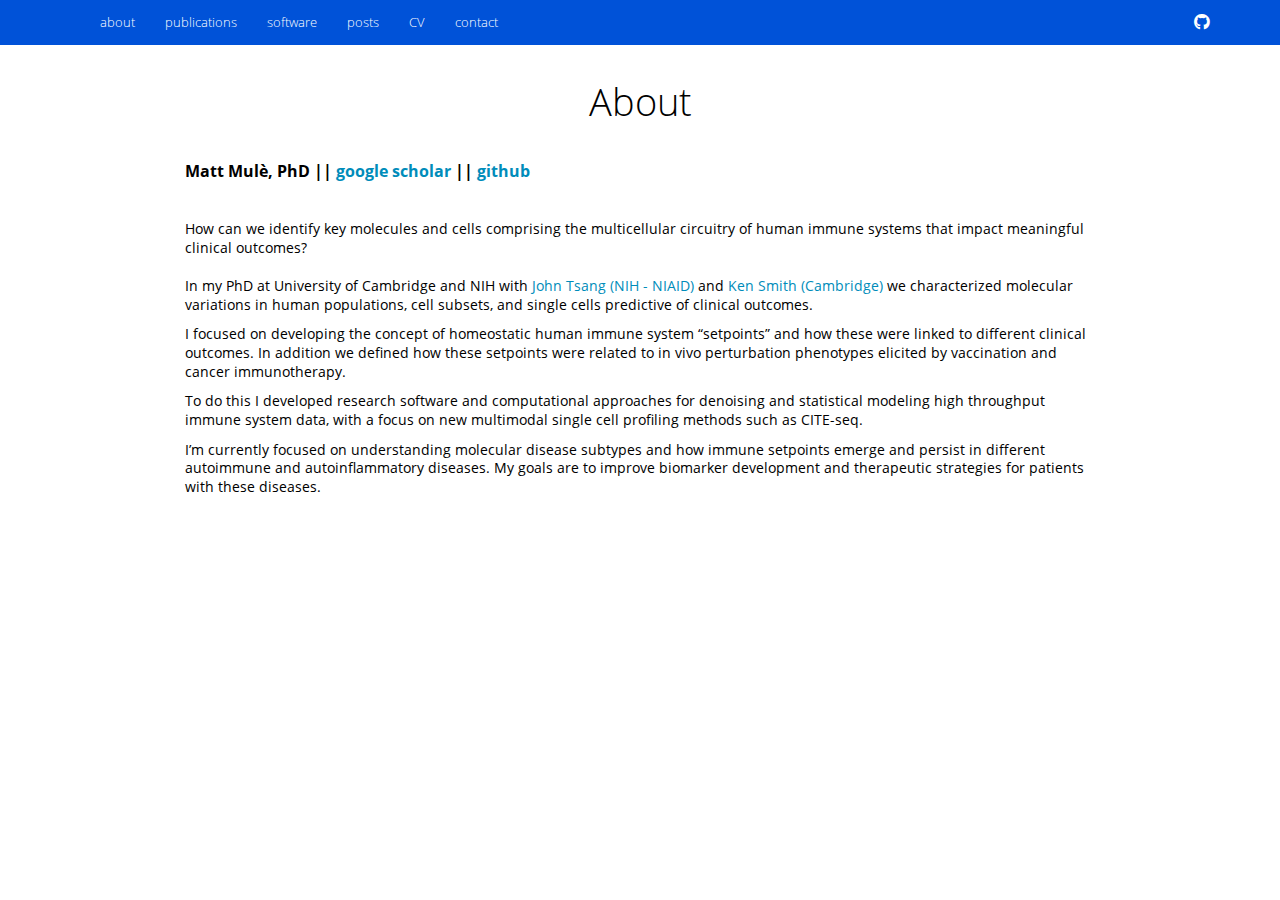
==== docs/index.html @ c9cdeb80 "update site" ====
<!DOCTYPE html>

<html>

<head>

<meta charset="utf-8" />
<meta name="generator" content="pandoc" />
<meta http-equiv="X-UA-Compatible" content="IE=EDGE" />




<title>About</title>

<script src="site_libs/header-attrs-2.21/header-attrs.js"></script>
<script src="site_libs/jquery-3.6.0/jquery-3.6.0.min.js"></script>
<meta name="viewport" content="width=device-width, initial-scale=1" />
<link href="site_libs/bootstrap-3.3.5/css/yeti.min.css" rel="stylesheet" />
<script src="site_libs/bootstrap-3.3.5/js/bootstrap.min.js"></script>
<script src="site_libs/bootstrap-3.3.5/shim/html5shiv.min.js"></script>
<script src="site_libs/bootstrap-3.3.5/shim/respond.min.js"></script>
<style>h1 {font-size: 34px;}
       h1.title {font-size: 38px;}
       h2 {font-size: 30px;}
       h3 {font-size: 24px;}
       h4 {font-size: 18px;}
       h5 {font-size: 16px;}
       h6 {font-size: 12px;}
       code {color: inherit; background-color: rgba(0, 0, 0, 0.04);}
       pre:not([class]) { background-color: white }</style>
<script src="site_libs/navigation-1.1/tabsets.js"></script>
<link href="site_libs/font-awesome-6.4.0/css/all.min.css" rel="stylesheet" />
<link href="site_libs/font-awesome-6.4.0/css/v4-shims.min.css" rel="stylesheet" />

<style type="text/css">
  code{white-space: pre-wrap;}
  span.smallcaps{font-variant: small-caps;}
  span.underline{text-decoration: underline;}
  div.column{display: inline-block; vertical-align: top; width: 50%;}
  div.hanging-indent{margin-left: 1.5em; text-indent: -1.5em;}
  ul.task-list{list-style: none;}
    </style>







<link rel="stylesheet" href="style.css" type="text/css" />



<style type = "text/css">
.main-container {
  max-width: 940px;
  margin-left: auto;
  margin-right: auto;
}
img {
  max-width:100%;
}
.tabbed-pane {
  padding-top: 12px;
}
.html-widget {
  margin-bottom: 20px;
}
button.code-folding-btn:focus {
  outline: none;
}
summary {
  display: list-item;
}
details > summary > p:only-child {
  display: inline;
}
pre code {
  padding: 0;
}
</style>


<style type="text/css">
.dropdown-submenu {
  position: relative;
}
.dropdown-submenu>.dropdown-menu {
  top: 0;
  left: 100%;
  margin-top: -6px;
  margin-left: -1px;
  border-radius: 0 6px 6px 6px;
}
.dropdown-submenu:hover>.dropdown-menu {
  display: block;
}
.dropdown-submenu>a:after {
  display: block;
  content: " ";
  float: right;
  width: 0;
  height: 0;
  border-color: transparent;
  border-style: solid;
  border-width: 5px 0 5px 5px;
  border-left-color: #cccccc;
  margin-top: 5px;
  margin-right: -10px;
}
.dropdown-submenu:hover>a:after {
  border-left-color: #adb5bd;
}
.dropdown-submenu.pull-left {
  float: none;
}
.dropdown-submenu.pull-left>.dropdown-menu {
  left: -100%;
  margin-left: 10px;
  border-radius: 6px 0 6px 6px;
}
</style>

<script type="text/javascript">
// manage active state of menu based on current page
$(document).ready(function () {
  // active menu anchor
  href = window.location.pathname
  href = href.substr(href.lastIndexOf('/') + 1)
  if (href === "")
    href = "index.html";
  var menuAnchor = $('a[href="' + href + '"]');

  // mark the anchor link active (and if it's in a dropdown, also mark that active)
  var dropdown = menuAnchor.closest('li.dropdown');
  if (window.bootstrap) { // Bootstrap 4+
    menuAnchor.addClass('active');
    dropdown.find('> .dropdown-toggle').addClass('active');
  } else { // Bootstrap 3
    menuAnchor.parent().addClass('active');
    dropdown.addClass('active');
  }

  // Navbar adjustments
  var navHeight = $(".navbar").first().height() + 15;
  var style = document.createElement('style');
  var pt = "padding-top: " + navHeight + "px; ";
  var mt = "margin-top: -" + navHeight + "px; ";
  var css = "";
  // offset scroll position for anchor links (for fixed navbar)
  for (var i = 1; i <= 6; i++) {
    css += ".section h" + i + "{ " + pt + mt + "}\n";
  }
  style.innerHTML = "body {" + pt + "padding-bottom: 40px; }\n" + css;
  document.head.appendChild(style);
});
</script>

<!-- tabsets -->

<style type="text/css">
.tabset-dropdown > .nav-tabs {
  display: inline-table;
  max-height: 500px;
  min-height: 44px;
  overflow-y: auto;
  border: 1px solid #ddd;
  border-radius: 4px;
}

.tabset-dropdown > .nav-tabs > li.active:before, .tabset-dropdown > .nav-tabs.nav-tabs-open:before {
  content: "\e259";
  font-family: 'Glyphicons Halflings';
  display: inline-block;
  padding: 10px;
  border-right: 1px solid #ddd;
}

.tabset-dropdown > .nav-tabs.nav-tabs-open > li.active:before {
  content: "\e258";
  font-family: 'Glyphicons Halflings';
  border: none;
}

.tabset-dropdown > .nav-tabs > li.active {
  display: block;
}

.tabset-dropdown > .nav-tabs > li > a,
.tabset-dropdown > .nav-tabs > li > a:focus,
.tabset-dropdown > .nav-tabs > li > a:hover {
  border: none;
  display: inline-block;
  border-radius: 4px;
  background-color: transparent;
}

.tabset-dropdown > .nav-tabs.nav-tabs-open > li {
  display: block;
  float: none;
}

.tabset-dropdown > .nav-tabs > li {
  display: none;
}
</style>

<!-- code folding -->




</head>

<body>


<div class="container-fluid main-container">




<div class="navbar navbar-inverse  navbar-fixed-top" role="navigation">
  <div class="container">
    <div class="navbar-header">
      <button type="button" class="navbar-toggle collapsed" data-toggle="collapse" data-bs-toggle="collapse" data-target="#navbar" data-bs-target="#navbar">
        <span class="icon-bar"></span>
        <span class="icon-bar"></span>
        <span class="icon-bar"></span>
      </button>
      <a class="navbar-brand" href="index.html"> </a>
    </div>
    <div id="navbar" class="navbar-collapse collapse">
      <ul class="nav navbar-nav">
        <li>
  <a href="./index.html">about</a>
</li>
<li>
  <a href="./research.html">publications</a>
</li>
<li>
  <a href="./dsb.ref.html">software</a>
</li>
<li>
  <a href="./posts.html">posts</a>
</li>
<li>
  <a href="./MPM_CV.pdf">CV</a>
</li>
<li>
  <a href="./contact.me.html">contact</a>
</li>
      </ul>
      <ul class="nav navbar-nav navbar-right">
        <li>
  <a href="https://github.com/MattPM">
    <span class="fa fa-github fa-lg"></span>
     
  </a>
</li>
      </ul>
    </div><!--/.nav-collapse -->
  </div><!--/.container -->
</div><!--/.navbar -->

<div id="header">



<h1 class="title toc-ignore">About</h1>

</div>


<p><br></p>
<div id="matt-mulè-phd-google-scholar-github" class="section level5">
<h5><strong> Matt Mulè, PhD || <a
href="https://scholar.google.com/citations?user=eDbDGyIAAAAJ&amp;hl=en">google
scholar</a> || <a href="https://github.com/MattPM">github</a>
</strong></h5>
<p><br></p>
<p>How can we identify key molecules and cells comprising the
multicellular circuitry of human immune systems that impact meaningful
clinical outcomes?<br />
<br> In my PhD at University of Cambridge and NIH with <a
href="https://medicine.yale.edu/profile/john-tsang/?tab=bio">John Tsang
(NIH - NIAID)</a> and <a
href="https://www.wehi.edu.au/researcher/ken-smith/">Ken Smith
(Cambridge)</a> we characterized molecular variations in human
populations, cell subsets, and single cells predictive of clinical
outcomes. <br></p>
<p>I focused on developing the concept of homeostatic human immune
system “setpoints” and how these were linked to different clinical
outcomes. In addition we defined how these setpoints were related to in
vivo perturbation phenotypes elicited by vaccination and cancer
immunotherapy. <br></p>
<p>To do this I developed research software and computational approaches
for denoising and statistical modeling high throughput immune system
data, with a focus on new multimodal single cell profiling methods such
as CITE-seq. <br></p>
<p>I’m currently focused on understanding molecular disease subtypes and
how immune setpoints emerge and persist in different autoimmune and
autoinflammatory diseases. My goals are to improve biomarker development
and therapeutic strategies for patients with these diseases.</p>
</div>




</div>

<script>

// add bootstrap table styles to pandoc tables
function bootstrapStylePandocTables() {
  $('tr.odd').parent('tbody').parent('table').addClass('table table-condensed');
}
$(document).ready(function () {
  bootstrapStylePandocTables();
});


</script>

<!-- tabsets -->

<script>
$(document).ready(function () {
  window.buildTabsets("TOC");
});

$(document).ready(function () {
  $('.tabset-dropdown > .nav-tabs > li').click(function () {
    $(this).parent().toggleClass('nav-tabs-open');
  });
});
</script>

<!-- code folding -->


<!-- dynamically load mathjax for compatibility with self-contained -->
<script>
  (function () {
    var script = document.createElement("script");
    script.type = "text/javascript";
    script.src  = "https://mathjax.rstudio.com/latest/MathJax.js?config=TeX-AMS-MML_HTMLorMML";
    document.getElementsByTagName("head")[0].appendChild(script);
  })();
</script>

</body>
</html>
---- docs/site_libs/bootstrap-3.3.5/css/yeti.min.css ----
@font-face {
  font-family: 'Open Sans';
  font-style: normal;
  font-weight: 300;
  src: url(fonts/OpenSansLight.ttf) format('truetype');
}
@font-face {
  font-family: 'Open Sans';
  font-style: normal;
  font-weight: 400;
  src: url(fonts/OpenSans.ttf) format('truetype');
}
@font-face {
  font-family: 'Open Sans';
  font-style: normal;
  font-weight: 700;
  src: url(fonts/OpenSansBold.ttf) format('truetype');
}
@font-face {
  font-family: 'Open Sans';
  font-style: italic;
  font-weight: 300;
  src: url(fonts/OpenSansLightItalic.ttf) format('truetype');
}
@font-face {
  font-family: 'Open Sans';
  font-style: italic;
  font-weight: 400;
  src: url(fonts/OpenSansItalic.ttf) format('truetype');
}
@font-face {
  font-family: 'Open Sans';
  font-style: italic;
  font-weight: 700;
  src: url(fonts/OpenSansBoldItalic.ttf) format('truetype');
}


/*!
 * bootswatch v3.3.6
 * Homepage: http://bootswatch.com
 * Copyright 2012-2015 Thomas Park
 * Licensed under MIT
 * Based on Bootstrap
*//*!
 * Bootstrap v3.3.6 (http://getbootstrap.com)
 * Copyright 2011-2015 Twitter, Inc.
 * Licensed under MIT (https://github.com/twbs/bootstrap/blob/master/LICENSE)
 *//*! normalize.css v3.0.3 | MIT License | github.com/necolas/normalize.css */html{font-family:sans-serif;-ms-text-size-adjust:100%;-webkit-text-size-adjust:100%}body{margin:0}article,aside,details,figcaption,figure,footer,header,hgroup,main,menu,nav,section,summary{display:block}audio,canvas,progress,video{display:inline-block;vertical-align:baseline}audio:not([controls]){display:none;height:0}[hidden],template{display:none}a{background-color:transparent}a:active,a:hover{outline:0}abbr[title]{border-bottom:1px dotted}b,strong{font-weight:bold}dfn{font-style:italic}h1{font-size:2em;margin:0.67em 0}mark{background:#ff0;color:#000}small{font-size:80%}sub,sup{font-size:75%;line-height:0;position:relative;vertical-align:baseline}sup{top:-0.5em}sub{bottom:-0.25em}img{border:0}svg:not(:root){overflow:hidden}figure{margin:1em 40px}hr{-webkit-box-sizing:content-box;-moz-box-sizing:content-box;box-sizing:content-box;height:0}pre{overflow:auto}code,kbd,pre,samp{font-family:monospace, monospace;font-size:1em}button,input,optgroup,select,textarea{color:inherit;font:inherit;margin:0}button{overflow:visible}button,select{text-transform:none}button,html input[type="button"],input[type="reset"],input[type="submit"]{-webkit-appearance:button;cursor:pointer}button[disabled],html input[disabled]{cursor:default}button::-moz-focus-inner,input::-moz-focus-inner{border:0;padding:0}input{line-height:normal}input[type="checkbox"],input[type="radio"]{-webkit-box-sizing:border-box;-moz-box-sizing:border-box;box-sizing:border-box;padding:0}input[type="number"]::-webkit-inner-spin-button,input[type="number"]::-webkit-outer-spin-button{height:auto}input[type="search"]{-webkit-appearance:textfield;-webkit-box-sizing:content-box;-moz-box-sizing:content-box;box-sizing:content-box}input[type="search"]::-webkit-search-cancel-button,input[type="search"]::-webkit-search-decoration{-webkit-appearance:none}fieldset{border:1px solid #c0c0c0;margin:0 2px;padding:0.35em 0.625em 0.75em}legend{border:0;padding:0}textarea{overflow:auto}optgroup{font-weight:bold}table{border-collapse:collapse;border-spacing:0}td,th{padding:0}/*! Source: https://github.com/h5bp/html5-boilerplate/blob/master/src/css/main.css */@media print{*,*:before,*:after{background:transparent !important;color:#000 !important;-webkit-box-shadow:none !important;box-shadow:none !important;text-shadow:none !important}a,a:visited{text-decoration:underline}a[href]:after{content:" (" attr(href) ")"}abbr[title]:after{content:" (" attr(title) ")"}a[href^="#"]:after,a[href^="javascript:"]:after{content:""}pre,blockquote{border:1px solid #999;page-break-inside:avoid}thead{display:table-header-group}tr,img{page-break-inside:avoid}img{max-width:100% !important}p,h2,h3{orphans:3;widows:3}h2,h3{page-break-after:avoid}.navbar{display:none}.btn>.caret,.dropup>.btn>.caret{border-top-color:#000 !important}.label{border:1px solid #000}.table{border-collapse:collapse !important}.table td,.table th{background-color:#fff !important}.table-bordered th,.table-bordered td{border:1px solid #ddd !important}}@font-face{font-family:'Glyphicons Halflings';src:url('../fonts/glyphicons-halflings-regular.eot');src:url('../fonts/glyphicons-halflings-regular.eot?#iefix') format('embedded-opentype'),url('../fonts/glyphicons-halflings-regular.woff') format('woff'),url('../fonts/glyphicons-halflings-regular.ttf') format('truetype'),url('../fonts/glyphicons-halflings-regular.svg#glyphicons_halflingsregular') format('svg')}.glyphicon{position:relative;top:1px;display:inline-block;font-family:'Glyphicons Halflings';font-style:normal;font-weight:normal;line-height:1;-webkit-font-smoothing:antialiased;-moz-osx-font-smoothing:grayscale}.glyphicon-asterisk:before{content:"\002a"}.glyphicon-plus:before{content:"\002b"}.glyphicon-euro:before,.glyphicon-eur:before{content:"\20ac"}.glyphicon-minus:before{content:"\2212"}.glyphicon-cloud:before{content:"\2601"}.glyphicon-envelope:before{content:"\2709"}.glyphicon-pencil:before{content:"\270f"}.glyphicon-glass:before{content:"\e001"}.glyphicon-music:before{content:"\e002"}.glyphicon-search:before{content:"\e003"}.glyphicon-heart:before{content:"\e005"}.glyphicon-star:before{content:"\e006"}.glyphicon-star-empty:before{content:"\e007"}.glyphicon-user:before{content:"\e008"}.glyphicon-film:before{content:"\e009"}.glyphicon-th-large:before{content:"\e010"}.glyphicon-th:before{content:"\e011"}.glyphicon-th-list:before{content:"\e012"}.glyphicon-ok:before{content:"\e013"}.glyphicon-remove:before{content:"\e014"}.glyphicon-zoom-in:before{content:"\e015"}.glyphicon-zoom-out:before{content:"\e016"}.glyphicon-off:before{content:"\e017"}.glyphicon-signal:before{content:"\e018"}.glyphicon-cog:before{content:"\e019"}.glyphicon-trash:before{content:"\e020"}.glyphicon-home:before{content:"\e021"}.glyphicon-file:before{content:"\e022"}.glyphicon-time:before{content:"\e023"}.glyphicon-road:before{content:"\e024"}.glyphicon-download-alt:before{content:"\e025"}.glyphicon-download:before{content:"\e026"}.glyphicon-upload:before{content:"\e027"}.glyphicon-inbox:before{content:"\e028"}.glyphicon-play-circle:before{content:"\e029"}.glyphicon-repeat:before{content:"\e030"}.glyphicon-refresh:before{content:"\e031"}.glyphicon-list-alt:before{content:"\e032"}.glyphicon-lock:before{content:"\e033"}.glyphicon-flag:before{content:"\e034"}.glyphicon-headphones:before{content:"\e035"}.glyphicon-volume-off:before{content:"\e036"}.glyphicon-volume-down:before{content:"\e037"}.glyphicon-volume-up:before{content:"\e038"}.glyphicon-qrcode:before{content:"\e039"}.glyphicon-barcode:before{content:"\e040"}.glyphicon-tag:before{content:"\e041"}.glyphicon-tags:before{content:"\e042"}.glyphicon-book:before{content:"\e043"}.glyphicon-bookmark:before{content:"\e044"}.glyphicon-print:before{content:"\e045"}.glyphicon-camera:before{content:"\e046"}.glyphicon-font:before{content:"\e047"}.glyphicon-bold:before{content:"\e048"}.glyphicon-italic:before{content:"\e049"}.glyphicon-text-height:before{content:"\e050"}.glyphicon-text-width:before{content:"\e051"}.glyphicon-align-left:before{content:"\e052"}.glyphicon-align-center:before{content:"\e053"}.glyphicon-align-right:before{content:"\e054"}.glyphicon-align-justify:before{content:"\e055"}.glyphicon-list:before{content:"\e056"}.glyphicon-indent-left:before{content:"\e057"}.glyphicon-indent-right:before{content:"\e058"}.glyphicon-facetime-video:before{content:"\e059"}.glyphicon-picture:before{content:"\e060"}.glyphicon-map-marker:before{content:"\e062"}.glyphicon-adjust:before{content:"\e063"}.glyphicon-tint:before{content:"\e064"}.glyphicon-edit:before{content:"\e065"}.glyphicon-share:before{content:"\e066"}.glyphicon-check:before{content:"\e067"}.glyphicon-move:before{content:"\e068"}.glyphicon-step-backward:before{content:"\e069"}.glyphicon-fast-backward:before{content:"\e070"}.glyphicon-backward:before{content:"\e071"}.glyphicon-play:before{content:"\e072"}.glyphicon-pause:before{content:"\e073"}.glyphicon-stop:before{content:"\e074"}.glyphicon-forward:before{content:"\e075"}.glyphicon-fast-forward:before{content:"\e076"}.glyphicon-step-forward:before{content:"\e077"}.glyphicon-eject:before{content:"\e078"}.glyphicon-chevron-left:before{content:"\e079"}.glyphicon-chevron-right:before{content:"\e080"}.glyphicon-plus-sign:before{content:"\e081"}.glyphicon-minus-sign:before{content:"\e082"}.glyphicon-remove-sign:before{content:"\e083"}.glyphicon-ok-sign:before{content:"\e084"}.glyphicon-question-sign:before{content:"\e085"}.glyphicon-info-sign:before{content:"\e086"}.glyphicon-screenshot:before{content:"\e087"}.glyphicon-remove-circle:before{content:"\e088"}.glyphicon-ok-circle:before{content:"\e089"}.glyphicon-ban-circle:before{content:"\e090"}.glyphicon-arrow-left:before{content:"\e091"}.glyphicon-arrow-right:before{content:"\e092"}.glyphicon-arrow-up:before{content:"\e093"}.glyphicon-arrow-down:before{content:"\e094"}.glyphicon-share-alt:before{content:"\e095"}.glyphicon-resize-full:before{content:"\e096"}.glyphicon-resize-small:before{content:"\e097"}.glyphicon-exclamation-sign:before{content:"\e101"}.glyphicon-gift:before{content:"\e102"}.glyphicon-leaf:before{content:"\e103"}.glyphicon-fire:before{content:"\e104"}.glyphicon-eye-open:before{content:"\e105"}.glyphicon-eye-close:before{content:"\e106"}.glyphicon-warning-sign:before{content:"\e107"}.glyphicon-plane:before{content:"\e108"}.glyphicon-calendar:before{content:"\e109"}.glyphicon-random:before{content:"\e110"}.glyphicon-comment:before{content:"\e111"}.glyphicon-magnet:before{content:"\e112"}.glyphicon-chevron-up:before{content:"\e113"}.glyphicon-chevron-down:before{content:"\e114"}.glyphicon-retweet:before{content:"\e115"}.glyphicon-shopping-cart:before{content:"\e116"}.glyphicon-folder-close:before{content:"\e117"}.glyphicon-folder-open:before{content:"\e118"}.glyphicon-resize-vertical:before{content:"\e119"}.glyphicon-resize-horizontal:before{content:"\e120"}.glyphicon-hdd:before{content:"\e121"}.glyphicon-bullhorn:before{content:"\e122"}.glyphicon-bell:before{content:"\e123"}.glyphicon-certificate:before{content:"\e124"}.glyphicon-thumbs-up:before{content:"\e125"}.glyphicon-thumbs-down:before{content:"\e126"}.glyphicon-hand-right:before{content:"\e127"}.glyphicon-hand-left:before{content:"\e128"}.glyphicon-hand-up:before{content:"\e129"}.glyphicon-hand-down:before{content:"\e130"}.glyphicon-circle-arrow-right:before{content:"\e131"}.glyphicon-circle-arrow-left:before{content:"\e132"}.glyphicon-circle-arrow-up:before{content:"\e133"}.glyphicon-circle-arrow-down:before{content:"\e134"}.glyphicon-globe:before{content:"\e135"}.glyphicon-wrench:before{content:"\e136"}.glyphicon-tasks:before{content:"\e137"}.glyphicon-filter:before{content:"\e138"}.glyphicon-briefcase:before{content:"\e139"}.glyphicon-fullscreen:before{content:"\e140"}.glyphicon-dashboard:before{content:"\e141"}.glyphicon-paperclip:before{content:"\e142"}.glyphicon-heart-empty:before{content:"\e143"}.glyphicon-link:before{content:"\e144"}.glyphicon-phone:before{content:"\e145"}.glyphicon-pushpin:before{content:"\e146"}.glyphicon-usd:before{content:"\e148"}.glyphicon-gbp:before{content:"\e149"}.glyphicon-sort:before{content:"\e150"}.glyphicon-sort-by-alphabet:before{content:"\e151"}.glyphicon-sort-by-alphabet-alt:before{content:"\e152"}.glyphicon-sort-by-order:before{content:"\e153"}.glyphicon-sort-by-order-alt:before{content:"\e154"}.glyphicon-sort-by-attributes:before{content:"\e155"}.glyphicon-sort-by-attributes-alt:before{content:"\e156"}.glyphicon-unchecked:before{content:"\e157"}.glyphicon-expand:before{content:"\e158"}.glyphicon-collapse-down:before{content:"\e159"}.glyphicon-collapse-up:before{content:"\e160"}.glyphicon-log-in:before{content:"\e161"}.glyphicon-flash:before{content:"\e162"}.glyphicon-log-out:before{content:"\e163"}.glyphicon-new-window:before{content:"\e164"}.glyphicon-record:before{content:"\e165"}.glyphicon-save:before{content:"\e166"}.glyphicon-open:before{content:"\e167"}.glyphicon-saved:before{content:"\e168"}.glyphicon-import:before{content:"\e169"}.glyphicon-export:before{content:"\e170"}.glyphicon-send:before{content:"\e171"}.glyphicon-floppy-disk:before{content:"\e172"}.glyphicon-floppy-saved:before{content:"\e173"}.glyphicon-floppy-remove:before{content:"\e174"}.glyphicon-floppy-save:before{content:"\e175"}.glyphicon-floppy-open:before{content:"\e176"}.glyphicon-credit-card:before{content:"\e177"}.glyphicon-transfer:before{content:"\e178"}.glyphicon-cutlery:before{content:"\e179"}.glyphicon-header:before{content:"\e180"}.glyphicon-compressed:before{content:"\e181"}.glyphicon-earphone:before{content:"\e182"}.glyphicon-phone-alt:before{content:"\e183"}.glyphicon-tower:before{content:"\e184"}.glyphicon-stats:before{content:"\e185"}.glyphicon-sd-video:before{content:"\e186"}.glyphicon-hd-video:before{content:"\e187"}.glyphicon-subtitles:before{content:"\e188"}.glyphicon-sound-stereo:before{content:"\e189"}.glyphicon-sound-dolby:before{content:"\e190"}.glyphicon-sound-5-1:before{content:"\e191"}.glyphicon-sound-6-1:before{content:"\e192"}.glyphicon-sound-7-1:before{content:"\e193"}.glyphicon-copyright-mark:before{content:"\e194"}.glyphicon-registration-mark:before{content:"\e195"}.glyphicon-cloud-download:before{content:"\e197"}.glyphicon-cloud-upload:before{content:"\e198"}.glyphicon-tree-conifer:before{content:"\e199"}.glyphicon-tree-deciduous:before{content:"\e200"}.glyphicon-cd:before{content:"\e201"}.glyphicon-save-file:before{content:"\e202"}.glyphicon-open-file:before{content:"\e203"}.glyphicon-level-up:before{content:"\e204"}.glyphicon-copy:before{content:"\e205"}.glyphicon-paste:before{content:"\e206"}.glyphicon-alert:before{content:"\e209"}.glyphicon-equalizer:before{content:"\e210"}.glyphicon-king:before{content:"\e211"}.glyphicon-queen:before{content:"\e212"}.glyphicon-pawn:before{content:"\e213"}.glyphicon-bishop:before{content:"\e214"}.glyphicon-knight:before{content:"\e215"}.glyphicon-baby-formula:before{content:"\e216"}.glyphicon-tent:before{content:"\26fa"}.glyphicon-blackboard:before{content:"\e218"}.glyphicon-bed:before{content:"\e219"}.glyphicon-apple:before{content:"\f8ff"}.glyphicon-erase:before{content:"\e221"}.glyphicon-hourglass:before{content:"\231b"}.glyphicon-lamp:before{content:"\e223"}.glyphicon-duplicate:before{content:"\e224"}.glyphicon-piggy-bank:before{content:"\e225"}.glyphicon-scissors:before{content:"\e226"}.glyphicon-bitcoin:before{content:"\e227"}.glyphicon-btc:before{content:"\e227"}.glyphicon-xbt:before{content:"\e227"}.glyphicon-yen:before{content:"\00a5"}.glyphicon-jpy:before{content:"\00a5"}.glyphicon-ruble:before{content:"\20bd"}.glyphicon-rub:before{content:"\20bd"}.glyphicon-scale:before{content:"\e230"}.glyphicon-ice-lolly:before{content:"\e231"}.glyphicon-ice-lolly-tasted:before{content:"\e232"}.glyphicon-education:before{content:"\e233"}.glyphicon-option-horizontal:before{content:"\e234"}.glyphicon-option-vertical:before{content:"\e235"}.glyphicon-menu-hamburger:before{content:"\e236"}.glyphicon-modal-window:before{content:"\e237"}.glyphicon-oil:before{content:"\e238"}.glyphicon-grain:before{content:"\e239"}.glyphicon-sunglasses:before{content:"\e240"}.glyphicon-text-size:before{content:"\e241"}.glyphicon-text-color:before{content:"\e242"}.glyphicon-text-background:before{content:"\e243"}.glyphicon-object-align-top:before{content:"\e244"}.glyphicon-object-align-bottom:before{content:"\e245"}.glyphicon-object-align-horizontal:before{content:"\e246"}.glyphicon-object-align-left:before{content:"\e247"}.glyphicon-object-align-vertical:before{content:"\e248"}.glyphicon-object-align-right:before{content:"\e249"}.glyphicon-triangle-right:before{content:"\e250"}.glyphicon-triangle-left:before{content:"\e251"}.glyphicon-triangle-bottom:before{content:"\e252"}.glyphicon-triangle-top:before{content:"\e253"}.glyphicon-console:before{content:"\e254"}.glyphicon-superscript:before{content:"\e255"}.glyphicon-subscript:before{content:"\e256"}.glyphicon-menu-left:before{content:"\e257"}.glyphicon-menu-right:before{content:"\e258"}.glyphicon-menu-down:before{content:"\e259"}.glyphicon-menu-up:before{content:"\e260"}*{-webkit-box-sizing:border-box;-moz-box-sizing:border-box;box-sizing:border-box}*:before,*:after{-webkit-box-sizing:border-box;-moz-box-sizing:border-box;box-sizing:border-box}html{font-size:10px;-webkit-tap-highlight-color:rgba(0,0,0,0)}body{font-family:"Open Sans","Helvetica Neue",Helvetica,Arial,sans-serif;font-size:15px;line-height:1.4;color:#222222;background-color:#ffffff}input,button,select,textarea{font-family:inherit;font-size:inherit;line-height:inherit}a{color:#008cba;text-decoration:none}a:hover,a:focus{color:#008cba;text-decoration:underline}a:focus{outline:thin dotted;outline:5px auto -webkit-focus-ring-color;outline-offset:-2px}figure{margin:0}img{vertical-align:middle}.img-responsive,.thumbnail>img,.thumbnail a>img,.carousel-inner>.item>img,.carousel-inner>.item>a>img{display:block;max-width:100%;height:auto}.img-rounded{border-radius:0}.img-thumbnail{padding:4px;line-height:1.4;background-color:#ffffff;border:1px solid #dddddd;border-radius:0;-webkit-transition:all .2s ease-in-out;-o-transition:all .2s ease-in-out;transition:all .2s ease-in-out;display:inline-block;max-width:100%;height:auto}.img-circle{border-radius:50%}hr{margin-top:21px;margin-bottom:21px;border:0;border-top:1px solid #dddddd}.sr-only{position:absolute;width:1px;height:1px;margin:-1px;padding:0;overflow:hidden;clip:rect(0, 0, 0, 0);border:0}.sr-only-focusable:active,.sr-only-focusable:focus{position:static;width:auto;height:auto;margin:0;overflow:visible;clip:auto}[role="button"]{cursor:pointer}h1,h2,h3,h4,h5,h6,.h1,.h2,.h3,.h4,.h5,.h6{font-family:"Open Sans","Helvetica Neue",Helvetica,Arial,sans-serif;font-weight:300;line-height:1.1;color:inherit}h1 small,h2 small,h3 small,h4 small,h5 small,h6 small,.h1 small,.h2 small,.h3 small,.h4 small,.h5 small,.h6 small,h1 .small,h2 .small,h3 .small,h4 .small,h5 .small,h6 .small,.h1 .small,.h2 .small,.h3 .small,.h4 .small,.h5 .small,.h6 .small{font-weight:normal;line-height:1;color:#999999}h1,.h1,h2,.h2,h3,.h3{margin-top:21px;margin-bottom:10.5px}h1 small,.h1 small,h2 small,.h2 small,h3 small,.h3 small,h1 .small,.h1 .small,h2 .small,.h2 .small,h3 .small,.h3 .small{font-size:65%}h4,.h4,h5,.h5,h6,.h6{margin-top:10.5px;margin-bottom:10.5px}h4 small,.h4 small,h5 small,.h5 small,h6 small,.h6 small,h4 .small,.h4 .small,h5 .small,.h5 .small,h6 .small,.h6 .small{font-size:75%}h1,.h1{font-size:39px}h2,.h2{font-size:32px}h3,.h3{font-size:26px}h4,.h4{font-size:19px}h5,.h5{font-size:15px}h6,.h6{font-size:13px}p{margin:0 0 10.5px}.lead{margin-bottom:21px;font-size:17px;font-weight:300;line-height:1.4}@media (min-width:768px){.lead{font-size:22.5px}}small,.small{font-size:80%}mark,.mark{background-color:#fcf8e3;padding:.2em}.text-left{text-align:left}.text-right{text-align:right}.text-center{text-align:center}.text-justify{text-align:justify}.text-nowrap{white-space:nowrap}.text-lowercase{text-transform:lowercase}.text-uppercase{text-transform:uppercase}.text-capitalize{text-transform:capitalize}.text-muted{color:#999999}.text-primary{color:#008cba}a.text-primary:hover,a.text-primary:focus{color:#006687}.text-success{color:#43ac6a}a.text-success:hover,a.text-success:focus{color:#358753}.text-info{color:#5bc0de}a.text-info:hover,a.text-info:focus{color:#31b0d5}.text-warning{color:#e99002}a.text-warning:hover,a.text-warning:focus{color:#b67102}.text-danger{color:#f04124}a.text-danger:hover,a.text-danger:focus{color:#d32a0e}.bg-primary{color:#fff;background-color:#008cba}a.bg-primary:hover,a.bg-primary:focus{background-color:#006687}.bg-success{background-color:#dff0d8}a.bg-success:hover,a.bg-success:focus{background-color:#c1e2b3}.bg-info{background-color:#d9edf7}a.bg-info:hover,a.bg-info:focus{background-color:#afd9ee}.bg-warning{background-color:#fcf8e3}a.bg-warning:hover,a.bg-warning:focus{background-color:#f7ecb5}.bg-danger{background-color:#f2dede}a.bg-danger:hover,a.bg-danger:focus{background-color:#e4b9b9}.page-header{padding-bottom:9.5px;margin:42px 0 21px;border-bottom:1px solid #dddddd}ul,ol{margin-top:0;margin-bottom:10.5px}ul ul,ol ul,ul ol,ol ol{margin-bottom:0}.list-unstyled{padding-left:0;list-style:none}.list-inline{padding-left:0;list-style:none;margin-left:-5px}.list-inline>li{display:inline-block;padding-left:5px;padding-right:5px}dl{margin-top:0;margin-bottom:21px}dt,dd{line-height:1.4}dt{font-weight:bold}dd{margin-left:0}@media (min-width:768px){.dl-horizontal dt{float:left;width:160px;clear:left;text-align:right;overflow:hidden;text-overflow:ellipsis;white-space:nowrap}.dl-horizontal dd{margin-left:180px}}abbr[title],abbr[data-original-title]{cursor:help;border-bottom:1px dotted #999999}.initialism{font-size:90%;text-transform:uppercase}blockquote{padding:10.5px 21px;margin:0 0 21px;font-size:18.75px;border-left:5px solid #dddddd}blockquote p:last-child,blockquote ul:last-child,blockquote ol:last-child{margin-bottom:0}blockquote footer,blockquote small,blockquote .small{display:block;font-size:80%;line-height:1.4;color:#6f6f6f}blockquote footer:before,blockquote small:before,blockquote .small:before{content:'\2014 \00A0'}.blockquote-reverse,blockquote.pull-right{padding-right:15px;padding-left:0;border-right:5px solid #dddddd;border-left:0;text-align:right}.blockquote-reverse footer:before,blockquote.pull-right footer:before,.blockquote-reverse small:before,blockquote.pull-right small:before,.blockquote-reverse .small:before,blockquote.pull-right .small:before{content:''}.blockquote-reverse footer:after,blockquote.pull-right footer:after,.blockquote-reverse small:after,blockquote.pull-right small:after,.blockquote-reverse .small:after,blockquote.pull-right .small:after{content:'\00A0 \2014'}address{margin-bottom:21px;font-style:normal;line-height:1.4}code,kbd,pre,samp{font-family:monospace}code{padding:2px 4px;font-size:90%;color:#c7254e;background-color:#f9f2f4;border-radius:0}kbd{padding:2px 4px;font-size:90%;color:#ffffff;background-color:#333333;border-radius:0;-webkit-box-shadow:inset 0 -1px 0 rgba(0,0,0,0.25);box-shadow:inset 0 -1px 0 rgba(0,0,0,0.25)}kbd kbd{padding:0;font-size:100%;font-weight:bold;-webkit-box-shadow:none;box-shadow:none}pre{display:block;padding:10px;margin:0 0 10.5px;font-size:14px;line-height:1.4;word-break:break-all;word-wrap:break-word;color:#333333;background-color:#f5f5f5;border:1px solid #cccccc;border-radius:0}pre code{padding:0;font-size:inherit;color:inherit;white-space:pre-wrap;background-color:transparent;border-radius:0}.pre-scrollable{max-height:340px;overflow-y:scroll}.container{margin-right:auto;margin-left:auto;padding-left:15px;padding-right:15px}@media (min-width:768px){.container{width:750px}}@media (min-width:992px){.container{width:970px}}@media (min-width:1200px){.container{width:1170px}}.container-fluid{margin-right:auto;margin-left:auto;padding-left:15px;padding-right:15px}.row{margin-left:-15px;margin-right:-15px}.col-xs-1,.col-sm-1,.col-md-1,.col-lg-1,.col-xs-2,.col-sm-2,.col-md-2,.col-lg-2,.col-xs-3,.col-sm-3,.col-md-3,.col-lg-3,.col-xs-4,.col-sm-4,.col-md-4,.col-lg-4,.col-xs-5,.col-sm-5,.col-md-5,.col-lg-5,.col-xs-6,.col-sm-6,.col-md-6,.col-lg-6,.col-xs-7,.col-sm-7,.col-md-7,.col-lg-7,.col-xs-8,.col-sm-8,.col-md-8,.col-lg-8,.col-xs-9,.col-sm-9,.col-md-9,.col-lg-9,.col-xs-10,.col-sm-10,.col-md-10,.col-lg-10,.col-xs-11,.col-sm-11,.col-md-11,.col-lg-11,.col-xs-12,.col-sm-12,.col-md-12,.col-lg-12{position:relative;min-height:1px;padding-left:15px;padding-right:15px}.col-xs-1,.col-xs-2,.col-xs-3,.col-xs-4,.col-xs-5,.col-xs-6,.col-xs-7,.col-xs-8,.col-xs-9,.col-xs-10,.col-xs-11,.col-xs-12{float:left}.col-xs-12{width:100%}.col-xs-11{width:91.66666667%}.col-xs-10{width:83.33333333%}.col-xs-9{width:75%}.col-xs-8{width:66.66666667%}.col-xs-7{width:58.33333333%}.col-xs-6{width:50%}.col-xs-5{width:41.66666667%}.col-xs-4{width:33.33333333%}.col-xs-3{width:25%}.col-xs-2{width:16.66666667%}.col-xs-1{width:8.33333333%}.col-xs-pull-12{right:100%}.col-xs-pull-11{right:91.66666667%}.col-xs-pull-10{right:83.33333333%}.col-xs-pull-9{right:75%}.col-xs-pull-8{right:66.66666667%}.col-xs-pull-7{right:58.33333333%}.col-xs-pull-6{right:50%}.col-xs-pull-5{right:41.66666667%}.col-xs-pull-4{right:33.33333333%}.col-xs-pull-3{right:25%}.col-xs-pull-2{right:16.66666667%}.col-xs-pull-1{right:8.33333333%}.col-xs-pull-0{right:auto}.col-xs-push-12{left:100%}.col-xs-push-11{left:91.66666667%}.col-xs-push-10{left:83.33333333%}.col-xs-push-9{left:75%}.col-xs-push-8{left:66.66666667%}.col-xs-push-7{left:58.33333333%}.col-xs-push-6{left:50%}.col-xs-push-5{left:41.66666667%}.col-xs-push-4{left:33.33333333%}.col-xs-push-3{left:25%}.col-xs-push-2{left:16.66666667%}.col-xs-push-1{left:8.33333333%}.col-xs-push-0{left:auto}.col-xs-offset-12{margin-left:100%}.col-xs-offset-11{margin-left:91.66666667%}.col-xs-offset-10{margin-left:83.33333333%}.col-xs-offset-9{margin-left:75%}.col-xs-offset-8{margin-left:66.66666667%}.col-xs-offset-7{margin-left:58.33333333%}.col-xs-offset-6{margin-left:50%}.col-xs-offset-5{margin-left:41.66666667%}.col-xs-offset-4{margin-left:33.33333333%}.col-xs-offset-3{margin-left:25%}.col-xs-offset-2{margin-left:16.66666667%}.col-xs-offset-1{margin-left:8.33333333%}.col-xs-offset-0{margin-left:0%}@media (min-width:768px){.col-sm-1,.col-sm-2,.col-sm-3,.col-sm-4,.col-sm-5,.col-sm-6,.col-sm-7,.col-sm-8,.col-sm-9,.col-sm-10,.col-sm-11,.col-sm-12{float:left}.col-sm-12{width:100%}.col-sm-11{width:91.66666667%}.col-sm-10{width:83.33333333%}.col-sm-9{width:75%}.col-sm-8{width:66.66666667%}.col-sm-7{width:58.33333333%}.col-sm-6{width:50%}.col-sm-5{width:41.66666667%}.col-sm-4{width:33.33333333%}.col-sm-3{width:25%}.col-sm-2{width:16.66666667%}.col-sm-1{width:8.33333333%}.col-sm-pull-12{right:100%}.col-sm-pull-11{right:91.66666667%}.col-sm-pull-10{right:83.33333333%}.col-sm-pull-9{right:75%}.col-sm-pull-8{right:66.66666667%}.col-sm-pull-7{right:58.33333333%}.col-sm-pull-6{right:50%}.col-sm-pull-5{right:41.66666667%}.col-sm-pull-4{right:33.33333333%}.col-sm-pull-3{right:25%}.col-sm-pull-2{right:16.66666667%}.col-sm-pull-1{right:8.33333333%}.col-sm-pull-0{right:auto}.col-sm-push-12{left:100%}.col-sm-push-11{left:91.66666667%}.col-sm-push-10{left:83.33333333%}.col-sm-push-9{left:75%}.col-sm-push-8{left:66.66666667%}.col-sm-push-7{left:58.33333333%}.col-sm-push-6{left:50%}.col-sm-push-5{left:41.66666667%}.col-sm-push-4{left:33.33333333%}.col-sm-push-3{left:25%}.col-sm-push-2{left:16.66666667%}.col-sm-push-1{left:8.33333333%}.col-sm-push-0{left:auto}.col-sm-offset-12{margin-left:100%}.col-sm-offset-11{margin-left:91.66666667%}.col-sm-offset-10{margin-left:83.33333333%}.col-sm-offset-9{margin-left:75%}.col-sm-offset-8{margin-left:66.66666667%}.col-sm-offset-7{margin-left:58.33333333%}.col-sm-offset-6{margin-left:50%}.col-sm-offset-5{margin-left:41.66666667%}.col-sm-offset-4{margin-left:33.33333333%}.col-sm-offset-3{margin-left:25%}.col-sm-offset-2{margin-left:16.66666667%}.col-sm-offset-1{margin-left:8.33333333%}.col-sm-offset-0{margin-left:0%}}@media (min-width:992px){.col-md-1,.col-md-2,.col-md-3,.col-md-4,.col-md-5,.col-md-6,.col-md-7,.col-md-8,.col-md-9,.col-md-10,.col-md-11,.col-md-12{float:left}.col-md-12{width:100%}.col-md-11{width:91.66666667%}.col-md-10{width:83.33333333%}.col-md-9{width:75%}.col-md-8{width:66.66666667%}.col-md-7{width:58.33333333%}.col-md-6{width:50%}.col-md-5{width:41.66666667%}.col-md-4{width:33.33333333%}.col-md-3{width:25%}.col-md-2{width:16.66666667%}.col-md-1{width:8.33333333%}.col-md-pull-12{right:100%}.col-md-pull-11{right:91.66666667%}.col-md-pull-10{right:83.33333333%}.col-md-pull-9{right:75%}.col-md-pull-8{right:66.66666667%}.col-md-pull-7{right:58.33333333%}.col-md-pull-6{right:50%}.col-md-pull-5{right:41.66666667%}.col-md-pull-4{right:33.33333333%}.col-md-pull-3{right:25%}.col-md-pull-2{right:16.66666667%}.col-md-pull-1{right:8.33333333%}.col-md-pull-0{right:auto}.col-md-push-12{left:100%}.col-md-push-11{left:91.66666667%}.col-md-push-10{left:83.33333333%}.col-md-push-9{left:75%}.col-md-push-8{left:66.66666667%}.col-md-push-7{left:58.33333333%}.col-md-push-6{left:50%}.col-md-push-5{left:41.66666667%}.col-md-push-4{left:33.33333333%}.col-md-push-3{left:25%}.col-md-push-2{left:16.66666667%}.col-md-push-1{left:8.33333333%}.col-md-push-0{left:auto}.col-md-offset-12{margin-left:100%}.col-md-offset-11{margin-left:91.66666667%}.col-md-offset-10{margin-left:83.33333333%}.col-md-offset-9{margin-left:75%}.col-md-offset-8{margin-left:66.66666667%}.col-md-offset-7{margin-left:58.33333333%}.col-md-offset-6{margin-left:50%}.col-md-offset-5{margin-left:41.66666667%}.col-md-offset-4{margin-left:33.33333333%}.col-md-offset-3{margin-left:25%}.col-md-offset-2{margin-left:16.66666667%}.col-md-offset-1{margin-left:8.33333333%}.col-md-offset-0{margin-left:0%}}@media (min-width:1200px){.col-lg-1,.col-lg-2,.col-lg-3,.col-lg-4,.col-lg-5,.col-lg-6,.col-lg-7,.col-lg-8,.col-lg-9,.col-lg-10,.col-lg-11,.col-lg-12{float:left}.col-lg-12{width:100%}.col-lg-11{width:91.66666667%}.col-lg-10{width:83.33333333%}.col-lg-9{width:75%}.col-lg-8{width:66.66666667%}.col-lg-7{width:58.33333333%}.col-lg-6{width:50%}.col-lg-5{width:41.66666667%}.col-lg-4{width:33.33333333%}.col-lg-3{width:25%}.col-lg-2{width:16.66666667%}.col-lg-1{width:8.33333333%}.col-lg-pull-12{right:100%}.col-lg-pull-11{right:91.66666667%}.col-lg-pull-10{right:83.33333333%}.col-lg-pull-9{right:75%}.col-lg-pull-8{right:66.66666667%}.col-lg-pull-7{right:58.33333333%}.col-lg-pull-6{right:50%}.col-lg-pull-5{right:41.66666667%}.col-lg-pull-4{right:33.33333333%}.col-lg-pull-3{right:25%}.col-lg-pull-2{right:16.66666667%}.col-lg-pull-1{right:8.33333333%}.col-lg-pull-0{right:auto}.col-lg-push-12{left:100%}.col-lg-push-11{left:91.66666667%}.col-lg-push-10{left:83.33333333%}.col-lg-push-9{left:75%}.col-lg-push-8{left:66.66666667%}.col-lg-push-7{left:58.33333333%}.col-lg-push-6{left:50%}.col-lg-push-5{left:41.66666667%}.col-lg-push-4{left:33.33333333%}.col-lg-push-3{left:25%}.col-lg-push-2{left:16.66666667%}.col-lg-push-1{left:8.33333333%}.col-lg-push-0{left:auto}.col-lg-offset-12{margin-left:100%}.col-lg-offset-11{margin-left:91.66666667%}.col-lg-offset-10{margin-left:83.33333333%}.col-lg-offset-9{margin-left:75%}.col-lg-offset-8{margin-left:66.66666667%}.col-lg-offset-7{margin-left:58.33333333%}.col-lg-offset-6{margin-left:50%}.col-lg-offset-5{margin-left:41.66666667%}.col-lg-offset-4{margin-left:33.33333333%}.col-lg-offset-3{margin-left:25%}.col-lg-offset-2{margin-left:16.66666667%}.col-lg-offset-1{margin-left:8.33333333%}.col-lg-offset-0{margin-left:0%}}table{background-color:transparent}caption{padding-top:8px;padding-bottom:8px;color:#999999;text-align:left}th{}.table{width:100%;max-width:100%;margin-bottom:21px}.table>thead>tr>th,.table>tbody>tr>th,.table>tfoot>tr>th,.table>thead>tr>td,.table>tbody>tr>td,.table>tfoot>tr>td{padding:8px;line-height:1.4;vertical-align:top;border-top:1px solid #dddddd}.table>thead>tr>th{vertical-align:bottom;border-bottom:2px solid #dddddd}.table>caption+thead>tr:first-child>th,.table>colgroup+thead>tr:first-child>th,.table>thead:first-child>tr:first-child>th,.table>caption+thead>tr:first-child>td,.table>colgroup+thead>tr:first-child>td,.table>thead:first-child>tr:first-child>td{border-top:0}.table>tbody+tbody{border-top:2px solid #dddddd}.table .table{background-color:#ffffff}.table-condensed>thead>tr>th,.table-condensed>tbody>tr>th,.table-condensed>tfoot>tr>th,.table-condensed>thead>tr>td,.table-condensed>tbody>tr>td,.table-condensed>tfoot>tr>td{padding:5px}.table-bordered{border:1px solid #dddddd}.table-bordered>thead>tr>th,.table-bordered>tbody>tr>th,.table-bordered>tfoot>tr>th,.table-bordered>thead>tr>td,.table-bordered>tbody>tr>td,.table-bordered>tfoot>tr>td{border:1px solid #dddddd}.table-bordered>thead>tr>th,.table-bordered>thead>tr>td{border-bottom-width:2px}.table-striped>tbody>tr:nth-of-type(odd){background-color:#f9f9f9}.table-hover>tbody>tr:hover{background-color:#f5f5f5}table col[class*="col-"]{position:static;float:none;display:table-column}table td[class*="col-"],table th[class*="col-"]{position:static;float:none;display:table-cell}.table>thead>tr>td.active,.table>tbody>tr>td.active,.table>tfoot>tr>td.active,.table>thead>tr>th.active,.table>tbody>tr>th.active,.table>tfoot>tr>th.active,.table>thead>tr.active>td,.table>tbody>tr.active>td,.table>tfoot>tr.active>td,.table>thead>tr.active>th,.table>tbody>tr.active>th,.table>tfoot>tr.active>th{background-color:#f5f5f5}.table-hover>tbody>tr>td.active:hover,.table-hover>tbody>tr>th.active:hover,.table-hover>tbody>tr.active:hover>td,.table-hover>tbody>tr:hover>.active,.table-hover>tbody>tr.active:hover>th{background-color:#e8e8e8}.table>thead>tr>td.success,.table>tbody>tr>td.success,.table>tfoot>tr>td.success,.table>thead>tr>th.success,.table>tbody>tr>th.success,.table>tfoot>tr>th.success,.table>thead>tr.success>td,.table>tbody>tr.success>td,.table>tfoot>tr.success>td,.table>thead>tr.success>th,.table>tbody>tr.success>th,.table>tfoot>tr.success>th{background-color:#dff0d8}.table-hover>tbody>tr>td.success:hover,.table-hover>tbody>tr>th.success:hover,.table-hover>tbody>tr.success:hover>td,.table-hover>tbody>tr:hover>.success,.table-hover>tbody>tr.success:hover>th{background-color:#d0e9c6}.table>thead>tr>td.info,.table>tbody>tr>td.info,.table>tfoot>tr>td.info,.table>thead>tr>th.info,.table>tbody>tr>th.info,.table>tfoot>tr>th.info,.table>thead>tr.info>td,.table>tbody>tr.info>td,.table>tfoot>tr.info>td,.table>thead>tr.info>th,.table>tbody>tr.info>th,.table>tfoot>tr.info>th{background-color:#d9edf7}.table-hover>tbody>tr>td.info:hover,.table-hover>tbody>tr>th.info:hover,.table-hover>tbody>tr.info:hover>td,.table-hover>tbody>tr:hover>.info,.table-hover>tbody>tr.info:hover>th{background-color:#c4e3f3}.table>thead>tr>td.warning,.table>tbody>tr>td.warning,.table>tfoot>tr>td.warning,.table>thead>tr>th.warning,.table>tbody>tr>th.warning,.table>tfoot>tr>th.warning,.table>thead>tr.warning>td,.table>tbody>tr.warning>td,.table>tfoot>tr.warning>td,.table>thead>tr.warning>th,.table>tbody>tr.warning>th,.table>tfoot>tr.warning>th{background-color:#fcf8e3}.table-hover>tbody>tr>td.warning:hover,.table-hover>tbody>tr>th.warning:hover,.table-hover>tbody>tr.warning:hover>td,.table-hover>tbody>tr:hover>.warning,.table-hover>tbody>tr.warning:hover>th{background-color:#faf2cc}.table>thead>tr>td.danger,.table>tbody>tr>td.danger,.table>tfoot>tr>td.danger,.table>thead>tr>th.danger,.table>tbody>tr>th.danger,.table>tfoot>tr>th.danger,.table>thead>tr.danger>td,.table>tbody>tr.danger>td,.table>tfoot>tr.danger>td,.table>thead>tr.danger>th,.table>tbody>tr.danger>th,.table>tfoot>tr.danger>th{background-color:#f2dede}.table-hover>tbody>tr>td.danger:hover,.table-hover>tbody>tr>th.danger:hover,.table-hover>tbody>tr.danger:hover>td,.table-hover>tbody>tr:hover>.danger,.table-hover>tbody>tr.danger:hover>th{background-color:#ebcccc}.table-responsive{overflow-x:auto;min-height:0.01%}@media screen and (max-width:767px){.table-responsive{width:100%;margin-bottom:15.75px;overflow-y:hidden;-ms-overflow-style:-ms-autohiding-scrollbar;border:1px solid #dddddd}.table-responsive>.table{margin-bottom:0}.table-responsive>.table>thead>tr>th,.table-responsive>.table>tbody>tr>th,.table-responsive>.table>tfoot>tr>th,.table-responsive>.table>thead>tr>td,.table-responsive>.table>tbody>tr>td,.table-responsive>.table>tfoot>tr>td{white-space:nowrap}.table-responsive>.table-bordered{border:0}.table-responsive>.table-bordered>thead>tr>th:first-child,.table-responsive>.table-bordered>tbody>tr>th:first-child,.table-responsive>.table-bordered>tfoot>tr>th:first-child,.table-responsive>.table-bordered>thead>tr>td:first-child,.table-responsive>.table-bordered>tbody>tr>td:first-child,.table-responsive>.table-bordered>tfoot>tr>td:first-child{border-left:0}.table-responsive>.table-bordered>thead>tr>th:last-child,.table-responsive>.table-bordered>tbody>tr>th:last-child,.table-responsive>.table-bordered>tfoot>tr>th:last-child,.table-responsive>.table-bordered>thead>tr>td:last-child,.table-responsive>.table-bordered>tbody>tr>td:last-child,.table-responsive>.table-bordered>tfoot>tr>td:last-child{border-right:0}.table-responsive>.table-bordered>tbody>tr:last-child>th,.table-responsive>.table-bordered>tfoot>tr:last-child>th,.table-responsive>.table-bordered>tbody>tr:last-child>td,.table-responsive>.table-bordered>tfoot>tr:last-child>td{border-bottom:0}}fieldset{padding:0;margin:0;border:0;min-width:0}legend{display:block;width:100%;padding:0;margin-bottom:21px;font-size:22.5px;line-height:inherit;color:#333333;border:0;border-bottom:1px solid #e5e5e5}label{display:inline-block;max-width:100%;margin-bottom:5px;font-weight:bold}input[type="search"]{-webkit-box-sizing:border-box;-moz-box-sizing:border-box;box-sizing:border-box}input[type="radio"],input[type="checkbox"]{margin:4px 0 0;margin-top:1px \9;line-height:normal}input[type="file"]{display:block}input[type="range"]{display:block;width:100%}select[multiple],select[size]{height:auto}input[type="file"]:focus,input[type="radio"]:focus,input[type="checkbox"]:focus{outline:thin dotted;outline:5px auto -webkit-focus-ring-color;outline-offset:-2px}output{display:block;padding-top:9px;font-size:15px;line-height:1.4;color:#6f6f6f}.form-control{display:block;width:100%;height:39px;padding:8px 12px;font-size:15px;line-height:1.4;color:#6f6f6f;background-color:#ffffff;background-image:none;border:1px solid #cccccc;border-radius:0;-webkit-box-shadow:inset 0 1px 1px rgba(0,0,0,0.075);box-shadow:inset 0 1px 1px rgba(0,0,0,0.075);-webkit-transition:border-color ease-in-out .15s,-webkit-box-shadow ease-in-out .15s;-o-transition:border-color ease-in-out .15s,box-shadow ease-in-out .15s;transition:border-color ease-in-out .15s,box-shadow ease-in-out .15s}.form-control:focus{border-color:#66afe9;outline:0;-webkit-box-shadow:inset 0 1px 1px rgba(0,0,0,0.075),0 0 8px rgba(102,175,233,0.6);box-shadow:inset 0 1px 1px rgba(0,0,0,0.075),0 0 8px rgba(102,175,233,0.6)}.form-control::-moz-placeholder{color:#999999;opacity:1}.form-control:-ms-input-placeholder{color:#999999}.form-control::-webkit-input-placeholder{color:#999999}.form-control::-ms-expand{border:0;background-color:transparent}.form-control[disabled],.form-control[readonly],fieldset[disabled] .form-control{background-color:#eeeeee;opacity:1}.form-control[disabled],fieldset[disabled] .form-control{cursor:not-allowed}textarea.form-control{height:auto}input[type="search"]{-webkit-appearance:none}@media screen and (-webkit-min-device-pixel-ratio:0){input[type="date"].form-control,input[type="time"].form-control,input[type="datetime-local"].form-control,input[type="month"].form-control{line-height:39px}input[type="date"].input-sm,input[type="time"].input-sm,input[type="datetime-local"].input-sm,input[type="month"].input-sm,.input-group-sm input[type="date"],.input-group-sm input[type="time"],.input-group-sm input[type="datetime-local"],.input-group-sm input[type="month"]{line-height:36px}input[type="date"].input-lg,input[type="time"].input-lg,input[type="datetime-local"].input-lg,input[type="month"].input-lg,.input-group-lg input[type="date"],.input-group-lg input[type="time"],.input-group-lg input[type="datetime-local"],.input-group-lg input[type="month"]{line-height:60px}}.form-group{margin-bottom:15px}.radio,.checkbox{position:relative;display:block;margin-top:10px;margin-bottom:10px}.radio label,.checkbox label{min-height:21px;padding-left:20px;margin-bottom:0;font-weight:normal;cursor:pointer}.radio input[type="radio"],.radio-inline input[type="radio"],.checkbox input[type="checkbox"],.checkbox-inline input[type="checkbox"]{position:absolute;margin-left:-20px;margin-top:4px \9}.radio+.radio,.checkbox+.checkbox{margin-top:-5px}.radio-inline,.checkbox-inline{position:relative;display:inline-block;padding-left:20px;margin-bottom:0;vertical-align:middle;font-weight:normal;cursor:pointer}.radio-inline+.radio-inline,.checkbox-inline+.checkbox-inline{margin-top:0;margin-left:10px}input[type="radio"][disabled],input[type="checkbox"][disabled],input[type="radio"].disabled,input[type="checkbox"].disabled,fieldset[disabled] input[type="radio"],fieldset[disabled] input[type="checkbox"]{cursor:not-allowed}.radio-inline.disabled,.checkbox-inline.disabled,fieldset[disabled] .radio-inline,fieldset[disabled] .checkbox-inline{cursor:not-allowed}.radio.disabled label,.checkbox.disabled label,fieldset[disabled] .radio label,fieldset[disabled] .checkbox label{cursor:not-allowed}.form-control-static{padding-top:9px;padding-bottom:9px;margin-bottom:0;min-height:36px}.form-control-static.input-lg,.form-control-static.input-sm{padding-left:0;padding-right:0}.input-sm{height:36px;padding:8px 12px;font-size:12px;line-height:1.5;border-radius:0}select.input-sm{height:36px;line-height:36px}textarea.input-sm,select[multiple].input-sm{height:auto}.form-group-sm .form-control{height:36px;padding:8px 12px;font-size:12px;line-height:1.5;border-radius:0}.form-group-sm select.form-control{height:36px;line-height:36px}.form-group-sm textarea.form-control,.form-group-sm select[multiple].form-control{height:auto}.form-group-sm .form-control-static{height:36px;min-height:33px;padding:9px 12px;font-size:12px;line-height:1.5}.input-lg{height:60px;padding:16px 20px;font-size:19px;line-height:1.3333333;border-radius:0}select.input-lg{height:60px;line-height:60px}textarea.input-lg,select[multiple].input-lg{height:auto}.form-group-lg .form-control{height:60px;padding:16px 20px;font-size:19px;line-height:1.3333333;border-radius:0}.form-group-lg select.form-control{height:60px;line-height:60px}.form-group-lg textarea.form-control,.form-group-lg select[multiple].form-control{height:auto}.form-group-lg .form-control-static{height:60px;min-height:40px;padding:17px 20px;font-size:19px;line-height:1.3333333}.has-feedback{position:relative}.has-feedback .form-control{padding-right:48.75px}.form-control-feedback{position:absolute;top:0;right:0;z-index:2;display:block;width:39px;height:39px;line-height:39px;text-align:center;pointer-events:none}.input-lg+.form-control-feedback,.input-group-lg+.form-control-feedback,.form-group-lg .form-control+.form-control-feedback{width:60px;height:60px;line-height:60px}.input-sm+.form-control-feedback,.input-group-sm+.form-control-feedback,.form-group-sm .form-control+.form-control-feedback{width:36px;height:36px;line-height:36px}.has-success .help-block,.has-success .control-label,.has-success .radio,.has-success .checkbox,.has-success .radio-inline,.has-success .checkbox-inline,.has-success.radio label,.has-success.checkbox label,.has-success.radio-inline label,.has-success.checkbox-inline label{color:#43ac6a}.has-success .form-control{border-color:#43ac6a;-webkit-box-shadow:inset 0 1px 1px rgba(0,0,0,0.075);box-shadow:inset 0 1px 1px rgba(0,0,0,0.075)}.has-success .form-control:focus{border-color:#358753;-webkit-box-shadow:inset 0 1px 1px rgba(0,0,0,0.075),0 0 6px #85d0a1;box-shadow:inset 0 1px 1px rgba(0,0,0,0.075),0 0 6px #85d0a1}.has-success .input-group-addon{color:#43ac6a;border-color:#43ac6a;background-color:#dff0d8}.has-success .form-control-feedback{color:#43ac6a}.has-warning .help-block,.has-warning .control-label,.has-warning .radio,.has-warning .checkbox,.has-warning .radio-inline,.has-warning .checkbox-inline,.has-warning.radio label,.has-warning.checkbox label,.has-warning.radio-inline label,.has-warning.checkbox-inline label{color:#e99002}.has-warning .form-control{border-color:#e99002;-webkit-box-shadow:inset 0 1px 1px rgba(0,0,0,0.075);box-shadow:inset 0 1px 1px rgba(0,0,0,0.075)}.has-warning .form-control:focus{border-color:#b67102;-webkit-box-shadow:inset 0 1px 1px rgba(0,0,0,0.075),0 0 6px #febc53;box-shadow:inset 0 1px 1px rgba(0,0,0,0.075),0 0 6px #febc53}.has-warning .input-group-addon{color:#e99002;border-color:#e99002;background-color:#fcf8e3}.has-warning .form-control-feedback{color:#e99002}.has-error .help-block,.has-error .control-label,.has-error .radio,.has-error .checkbox,.has-error .radio-inline,.has-error .checkbox-inline,.has-error.radio label,.has-error.checkbox label,.has-error.radio-inline label,.has-error.checkbox-inline label{color:#f04124}.has-error .form-control{border-color:#f04124;-webkit-box-shadow:inset 0 1px 1px rgba(0,0,0,0.075);box-shadow:inset 0 1px 1px rgba(0,0,0,0.075)}.has-error .form-control:focus{border-color:#d32a0e;-webkit-box-shadow:inset 0 1px 1px rgba(0,0,0,0.075),0 0 6px #f79483;box-shadow:inset 0 1px 1px rgba(0,0,0,0.075),0 0 6px #f79483}.has-error .input-group-addon{color:#f04124;border-color:#f04124;background-color:#f2dede}.has-error .form-control-feedback{color:#f04124}.has-feedback label~.form-control-feedback{top:26px}.has-feedback label.sr-only~.form-control-feedback{top:0}.help-block{display:block;margin-top:5px;margin-bottom:10px;color:#626262}@media (min-width:768px){.form-inline .form-group{display:inline-block;margin-bottom:0;vertical-align:middle}.form-inline .form-control{display:inline-block;width:auto;vertical-align:middle}.form-inline .form-control-static{display:inline-block}.form-inline .input-group{display:inline-table;vertical-align:middle}.form-inline .input-group .input-group-addon,.form-inline .input-group .input-group-btn,.form-inline .input-group .form-control{width:auto}.form-inline .input-group>.form-control{width:100%}.form-inline .control-label{margin-bottom:0;vertical-align:middle}.form-inline .radio,.form-inline .checkbox{display:inline-block;margin-top:0;margin-bottom:0;vertical-align:middle}.form-inline .radio label,.form-inline .checkbox label{padding-left:0}.form-inline .radio input[type="radio"],.form-inline .checkbox input[type="checkbox"]{position:relative;margin-left:0}.form-inline .has-feedback .form-control-feedback{top:0}}.form-horizontal .radio,.form-horizontal .checkbox,.form-horizontal .radio-inline,.form-horizontal .checkbox-inline{margin-top:0;margin-bottom:0;padding-top:9px}.form-horizontal .radio,.form-horizontal .checkbox{min-height:30px}.form-horizontal .form-group{margin-left:-15px;margin-right:-15px}@media (min-width:768px){.form-horizontal .control-label{text-align:right;margin-bottom:0;padding-top:9px}}.form-horizontal .has-feedback .form-control-feedback{right:15px}@media (min-width:768px){.form-horizontal .form-group-lg .control-label{padding-top:17px;font-size:19px}}@media (min-width:768px){.form-horizontal .form-group-sm .control-label{padding-top:9px;font-size:12px}}.btn{display:inline-block;margin-bottom:0;font-weight:normal;text-align:center;vertical-align:middle;-ms-touch-action:manipulation;touch-action:manipulation;cursor:pointer;background-image:none;border:1px solid transparent;white-space:nowrap;padding:8px 12px;font-size:15px;line-height:1.4;border-radius:0;-webkit-user-select:none;-moz-user-select:none;-ms-user-select:none;user-select:none}.btn:focus,.btn:active:focus,.btn.active:focus,.btn.focus,.btn:active.focus,.btn.active.focus{outline:thin dotted;outline:5px auto -webkit-focus-ring-color;outline-offset:-2px}.btn:hover,.btn:focus,.btn.focus{color:#333333;text-decoration:none}.btn:active,.btn.active{outline:0;background-image:none;-webkit-box-shadow:inset 0 3px 5px rgba(0,0,0,0.125);box-shadow:inset 0 3px 5px rgba(0,0,0,0.125)}.btn.disabled,.btn[disabled],fieldset[disabled] .btn{cursor:not-allowed;opacity:0.65;filter:alpha(opacity=65);-webkit-box-shadow:none;box-shadow:none}a.btn.disabled,fieldset[disabled] a.btn{pointer-events:none}.btn-default{color:#333333;background-color:#e7e7e7;border-color:#cccccc}.btn-default:focus,.btn-default.focus{color:#333333;background-color:#cecece;border-color:#8c8c8c}.btn-default:hover{color:#333333;background-color:#cecece;border-color:#adadad}.btn-default:active,.btn-default.active,.open>.dropdown-toggle.btn-default{color:#333333;background-color:#cecece;border-color:#adadad}.btn-default:active:hover,.btn-default.active:hover,.open>.dropdown-toggle.btn-default:hover,.btn-default:active:focus,.btn-default.active:focus,.open>.dropdown-toggle.btn-default:focus,.btn-default:active.focus,.btn-default.active.focus,.open>.dropdown-toggle.btn-default.focus{color:#333333;background-color:#bcbcbc;border-color:#8c8c8c}.btn-default:active,.btn-default.active,.open>.dropdown-toggle.btn-default{background-image:none}.btn-default.disabled:hover,.btn-default[disabled]:hover,fieldset[disabled] .btn-default:hover,.btn-default.disabled:focus,.btn-default[disabled]:focus,fieldset[disabled] .btn-default:focus,.btn-default.disabled.focus,.btn-default[disabled].focus,fieldset[disabled] .btn-default.focus{background-color:#e7e7e7;border-color:#cccccc}.btn-default .badge{color:#e7e7e7;background-color:#333333}.btn-primary{color:#ffffff;background-color:#008cba;border-color:#0079a1}.btn-primary:focus,.btn-primary.focus{color:#ffffff;background-color:#006687;border-color:#001921}.btn-primary:hover{color:#ffffff;background-color:#006687;border-color:#004b63}.btn-primary:active,.btn-primary.active,.open>.dropdown-toggle.btn-primary{color:#ffffff;background-color:#006687;border-color:#004b63}.btn-primary:active:hover,.btn-primary.active:hover,.open>.dropdown-toggle.btn-primary:hover,.btn-primary:active:focus,.btn-primary.active:focus,.open>.dropdown-toggle.btn-primary:focus,.btn-primary:active.focus,.btn-primary.active.focus,.open>.dropdown-toggle.btn-primary.focus{color:#ffffff;background-color:#004b63;border-color:#001921}.btn-primary:active,.btn-primary.active,.open>.dropdown-toggle.btn-primary{background-image:none}.btn-primary.disabled:hover,.btn-primary[disabled]:hover,fieldset[disabled] .btn-primary:hover,.btn-primary.disabled:focus,.btn-primary[disabled]:focus,fieldset[disabled] .btn-primary:focus,.btn-primary.disabled.focus,.btn-primary[disabled].focus,fieldset[disabled] .btn-primary.focus{background-color:#008cba;border-color:#0079a1}.btn-primary .badge{color:#008cba;background-color:#ffffff}.btn-success{color:#ffffff;background-color:#43ac6a;border-color:#3c9a5f}.btn-success:focus,.btn-success.focus{color:#ffffff;background-color:#358753;border-color:#183e26}.btn-success:hover{color:#ffffff;background-color:#358753;border-color:#2b6e44}.btn-success:active,.btn-success.active,.open>.dropdown-toggle.btn-success{color:#ffffff;background-color:#358753;border-color:#2b6e44}.btn-success:active:hover,.btn-success.active:hover,.open>.dropdown-toggle.btn-success:hover,.btn-success:active:focus,.btn-success.active:focus,.open>.dropdown-toggle.btn-success:focus,.btn-success:active.focus,.btn-success.active.focus,.open>.dropdown-toggle.btn-success.focus{color:#ffffff;background-color:#2b6e44;border-color:#183e26}.btn-success:active,.btn-success.active,.open>.dropdown-toggle.btn-success{background-image:none}.btn-success.disabled:hover,.btn-success[disabled]:hover,fieldset[disabled] .btn-success:hover,.btn-success.disabled:focus,.btn-success[disabled]:focus,fieldset[disabled] .btn-success:focus,.btn-success.disabled.focus,.btn-success[disabled].focus,fieldset[disabled] .btn-success.focus{background-color:#43ac6a;border-color:#3c9a5f}.btn-success .badge{color:#43ac6a;background-color:#ffffff}.btn-info{color:#ffffff;background-color:#5bc0de;border-color:#46b8da}.btn-info:focus,.btn-info.focus{color:#ffffff;background-color:#31b0d5;border-color:#1b6d85}.btn-info:hover{color:#ffffff;background-color:#31b0d5;border-color:#269abc}.btn-info:active,.btn-info.active,.open>.dropdown-toggle.btn-info{color:#ffffff;background-color:#31b0d5;border-color:#269abc}.btn-info:active:hover,.btn-info.active:hover,.open>.dropdown-toggle.btn-info:hover,.btn-info:active:focus,.btn-info.active:focus,.open>.dropdown-toggle.btn-info:focus,.btn-info:active.focus,.btn-info.active.focus,.open>.dropdown-toggle.btn-info.focus{color:#ffffff;background-color:#269abc;border-color:#1b6d85}.btn-info:active,.btn-info.active,.open>.dropdown-toggle.btn-info{background-image:none}.btn-info.disabled:hover,.btn-info[disabled]:hover,fieldset[disabled] .btn-info:hover,.btn-info.disabled:focus,.btn-info[disabled]:focus,fieldset[disabled] .btn-info:focus,.btn-info.disabled.focus,.btn-info[disabled].focus,fieldset[disabled] .btn-info.focus{background-color:#5bc0de;border-color:#46b8da}.btn-info .badge{color:#5bc0de;background-color:#ffffff}.btn-warning{color:#ffffff;background-color:#e99002;border-color:#d08002}.btn-warning:focus,.btn-warning.focus{color:#ffffff;background-color:#b67102;border-color:#513201}.btn-warning:hover{color:#ffffff;background-color:#b67102;border-color:#935b01}.btn-warning:active,.btn-warning.active,.open>.dropdown-toggle.btn-warning{color:#ffffff;background-color:#b67102;border-color:#935b01}.btn-warning:active:hover,.btn-warning.active:hover,.open>.dropdown-toggle.btn-warning:hover,.btn-warning:active:focus,.btn-warning.active:focus,.open>.dropdown-toggle.btn-warning:focus,.btn-warning:active.focus,.btn-warning.active.focus,.open>.dropdown-toggle.btn-warning.focus{color:#ffffff;background-color:#935b01;border-color:#513201}.btn-warning:active,.btn-warning.active,.open>.dropdown-toggle.btn-warning{background-image:none}.btn-warning.disabled:hover,.btn-warning[disabled]:hover,fieldset[disabled] .btn-warning:hover,.btn-warning.disabled:focus,.btn-warning[disabled]:focus,fieldset[disabled] .btn-warning:focus,.btn-warning.disabled.focus,.btn-warning[disabled].focus,fieldset[disabled] .btn-warning.focus{background-color:#e99002;border-color:#d08002}.btn-warning .badge{color:#e99002;background-color:#ffffff}.btn-danger{color:#ffffff;background-color:#f04124;border-color:#ea2f10}.btn-danger:focus,.btn-danger.focus{color:#ffffff;background-color:#d32a0e;border-color:#731708}.btn-danger:hover{color:#ffffff;background-color:#d32a0e;border-color:#b1240c}.btn-danger:active,.btn-danger.active,.open>.dropdown-toggle.btn-danger{color:#ffffff;background-color:#d32a0e;border-color:#b1240c}.btn-danger:active:hover,.btn-danger.active:hover,.open>.dropdown-toggle.btn-danger:hover,.btn-danger:active:focus,.btn-danger.active:focus,.open>.dropdown-toggle.btn-danger:focus,.btn-danger:active.focus,.btn-danger.active.focus,.open>.dropdown-toggle.btn-danger.focus{color:#ffffff;background-color:#b1240c;border-color:#731708}.btn-danger:active,.btn-danger.active,.open>.dropdown-toggle.btn-danger{background-image:none}.btn-danger.disabled:hover,.btn-danger[disabled]:hover,fieldset[disabled] .btn-danger:hover,.btn-danger.disabled:focus,.btn-danger[disabled]:focus,fieldset[disabled] .btn-danger:focus,.btn-danger.disabled.focus,.btn-danger[disabled].focus,fieldset[disabled] .btn-danger.focus{background-color:#f04124;border-color:#ea2f10}.btn-danger .badge{color:#f04124;background-color:#ffffff}.btn-link{color:#008cba;font-weight:normal;border-radius:0}.btn-link,.btn-link:active,.btn-link.active,.btn-link[disabled],fieldset[disabled] .btn-link{background-color:transparent;-webkit-box-shadow:none;box-shadow:none}.btn-link,.btn-link:hover,.btn-link:focus,.btn-link:active{border-color:transparent}.btn-link:hover,.btn-link:focus{color:#008cba;text-decoration:underline;background-color:transparent}.btn-link[disabled]:hover,fieldset[disabled] .btn-link:hover,.btn-link[disabled]:focus,fieldset[disabled] .btn-link:focus{color:#999999;text-decoration:none}.btn-lg,.btn-group-lg>.btn{padding:16px 20px;font-size:19px;line-height:1.3333333;border-radius:0}.btn-sm,.btn-group-sm>.btn{padding:8px 12px;font-size:12px;line-height:1.5;border-radius:0}.btn-xs,.btn-group-xs>.btn{padding:4px 6px;font-size:12px;line-height:1.5;border-radius:0}.btn-block{display:block;width:100%}.btn-block+.btn-block{margin-top:5px}input[type="submit"].btn-block,input[type="reset"].btn-block,input[type="button"].btn-block{width:100%}.fade{opacity:0;-webkit-transition:opacity 0.15s linear;-o-transition:opacity 0.15s linear;transition:opacity 0.15s linear}.fade.in{opacity:1}.collapse{display:none}.collapse.in{display:block}tr.collapse.in{display:table-row}tbody.collapse.in{display:table-row-group}.collapsing{position:relative;height:0;overflow:hidden;-webkit-transition-property:height, visibility;-o-transition-property:height, visibility;transition-property:height, visibility;-webkit-transition-duration:0.35s;-o-transition-duration:0.35s;transition-duration:0.35s;-webkit-transition-timing-function:ease;-o-transition-timing-function:ease;transition-timing-function:ease}.caret{display:inline-block;width:0;height:0;margin-left:2px;vertical-align:middle;border-top:4px dashed;border-top:4px solid \9;border-right:4px solid transparent;border-left:4px solid transparent}.dropup,.dropdown{position:relative}.dropdown-toggle:focus{outline:0}.dropdown-menu{position:absolute;top:100%;left:0;z-index:1000;display:none;float:left;min-width:160px;padding:5px 0;margin:2px 0 0;list-style:none;font-size:15px;text-align:left;background-color:#ffffff;border:1px solid #cccccc;border:1px solid rgba(0,0,0,0.15);border-radius:0;-webkit-box-shadow:0 6px 12px rgba(0,0,0,0.175);box-shadow:0 6px 12px rgba(0,0,0,0.175);-webkit-background-clip:padding-box;background-clip:padding-box}.dropdown-menu.pull-right{right:0;left:auto}.dropdown-menu .divider{height:1px;margin:9.5px 0;overflow:hidden;background-color:rgba(0,0,0,0.2)}.dropdown-menu>li>a{display:block;padding:3px 20px;clear:both;font-weight:normal;line-height:1.4;color:#555555;white-space:nowrap}.dropdown-menu>li>a:hover,.dropdown-menu>li>a:focus{text-decoration:none;color:#262626;background-color:#eeeeee}.dropdown-menu>.active>a,.dropdown-menu>.active>a:hover,.dropdown-menu>.active>a:focus{color:#ffffff;text-decoration:none;outline:0;background-color:#008cba}.dropdown-menu>.disabled>a,.dropdown-menu>.disabled>a:hover,.dropdown-menu>.disabled>a:focus{color:#999999}.dropdown-menu>.disabled>a:hover,.dropdown-menu>.disabled>a:focus{text-decoration:none;background-color:transparent;background-image:none;filter:progid:DXImageTransform.Microsoft.gradient(enabled=false);cursor:not-allowed}.open>.dropdown-menu{display:block}.open>a{outline:0}.dropdown-menu-right{left:auto;right:0}.dropdown-menu-left{left:0;right:auto}.dropdown-header{display:block;padding:3px 20px;font-size:12px;line-height:1.4;color:#999999;white-space:nowrap}.dropdown-backdrop{position:fixed;left:0;right:0;bottom:0;top:0;z-index:990}.pull-right>.dropdown-menu{right:0;left:auto}.dropup .caret,.navbar-fixed-bottom .dropdown .caret{border-top:0;border-bottom:4px dashed;border-bottom:4px solid \9;content:""}.dropup .dropdown-menu,.navbar-fixed-bottom .dropdown .dropdown-menu{top:auto;bottom:100%;margin-bottom:2px}@media (min-width:768px){.navbar-right .dropdown-menu{left:auto;right:0}.navbar-right .dropdown-menu-left{left:0;right:auto}}.btn-group,.btn-group-vertical{position:relative;display:inline-block;vertical-align:middle}.btn-group>.btn,.btn-group-vertical>.btn{position:relative;float:left}.btn-group>.btn:hover,.btn-group-vertical>.btn:hover,.btn-group>.btn:focus,.btn-group-vertical>.btn:focus,.btn-group>.btn:active,.btn-group-vertical>.btn:active,.btn-group>.btn.active,.btn-group-vertical>.btn.active{z-index:2}.btn-group .btn+.btn,.btn-group .btn+.btn-group,.btn-group .btn-group+.btn,.btn-group .btn-group+.btn-group{margin-left:-1px}.btn-toolbar{margin-left:-5px}.btn-toolbar .btn,.btn-toolbar .btn-group,.btn-toolbar .input-group{float:left}.btn-toolbar>.btn,.btn-toolbar>.btn-group,.btn-toolbar>.input-group{margin-left:5px}.btn-group>.btn:not(:first-child):not(:last-child):not(.dropdown-toggle){border-radius:0}.btn-group>.btn:first-child{margin-left:0}.btn-group>.btn:first-child:not(:last-child):not(.dropdown-toggle){border-bottom-right-radius:0;border-top-right-radius:0}.btn-group>.btn:last-child:not(:first-child),.btn-group>.dropdown-toggle:not(:first-child){border-bottom-left-radius:0;border-top-left-radius:0}.btn-group>.btn-group{float:left}.btn-group>.btn-group:not(:first-child):not(:last-child)>.btn{border-radius:0}.btn-group>.btn-group:first-child:not(:last-child)>.btn:last-child,.btn-group>.btn-group:first-child:not(:last-child)>.dropdown-toggle{border-bottom-right-radius:0;border-top-right-radius:0}.btn-group>.btn-group:last-child:not(:first-child)>.btn:first-child{border-bottom-left-radius:0;border-top-left-radius:0}.btn-group .dropdown-toggle:active,.btn-group.open .dropdown-toggle{outline:0}.btn-group>.btn+.dropdown-toggle{padding-left:8px;padding-right:8px}.btn-group>.btn-lg+.dropdown-toggle{padding-left:12px;padding-right:12px}.btn-group.open .dropdown-toggle{-webkit-box-shadow:inset 0 3px 5px rgba(0,0,0,0.125);box-shadow:inset 0 3px 5px rgba(0,0,0,0.125)}.btn-group.open .dropdown-toggle.btn-link{-webkit-box-shadow:none;box-shadow:none}.btn .caret{margin-left:0}.btn-lg .caret{border-width:5px 5px 0;border-bottom-width:0}.dropup .btn-lg .caret{border-width:0 5px 5px}.btn-group-vertical>.btn,.btn-group-vertical>.btn-group,.btn-group-vertical>.btn-group>.btn{display:block;float:none;width:100%;max-width:100%}.btn-group-vertical>.btn-group>.btn{float:none}.btn-group-vertical>.btn+.btn,.btn-group-vertical>.btn+.btn-group,.btn-group-vertical>.btn-group+.btn,.btn-group-vertical>.btn-group+.btn-group{margin-top:-1px;margin-left:0}.btn-group-vertical>.btn:not(:first-child):not(:last-child){border-radius:0}.btn-group-vertical>.btn:first-child:not(:last-child){border-top-right-radius:0;border-top-left-radius:0;border-bottom-right-radius:0;border-bottom-left-radius:0}.btn-group-vertical>.btn:last-child:not(:first-child){border-top-right-radius:0;border-top-left-radius:0;border-bottom-right-radius:0;border-bottom-left-radius:0}.btn-group-vertical>.btn-group:not(:first-child):not(:last-child)>.btn{border-radius:0}.btn-group-vertical>.btn-group:first-child:not(:last-child)>.btn:last-child,.btn-group-vertical>.btn-group:first-child:not(:last-child)>.dropdown-toggle{border-bottom-right-radius:0;border-bottom-left-radius:0}.btn-group-vertical>.btn-group:last-child:not(:first-child)>.btn:first-child{border-top-right-radius:0;border-top-left-radius:0}.btn-group-justified{display:table;width:100%;table-layout:fixed;border-collapse:separate}.btn-group-justified>.btn,.btn-group-justified>.btn-group{float:none;display:table-cell;width:1%}.btn-group-justified>.btn-group .btn{width:100%}.btn-group-justified>.btn-group .dropdown-menu{left:auto}[data-toggle="buttons"]>.btn input[type="radio"],[data-toggle="buttons"]>.btn-group>.btn input[type="radio"],[data-toggle="buttons"]>.btn input[type="checkbox"],[data-toggle="buttons"]>.btn-group>.btn input[type="checkbox"]{position:absolute;clip:rect(0, 0, 0, 0);pointer-events:none}.input-group{position:relative;display:table;border-collapse:separate}.input-group[class*="col-"]{float:none;padding-left:0;padding-right:0}.input-group .form-control{position:relative;z-index:2;float:left;width:100%;margin-bottom:0}.input-group .form-control:focus{z-index:3}.input-group-lg>.form-control,.input-group-lg>.input-group-addon,.input-group-lg>.input-group-btn>.btn{height:60px;padding:16px 20px;font-size:19px;line-height:1.3333333;border-radius:0}select.input-group-lg>.form-control,select.input-group-lg>.input-group-addon,select.input-group-lg>.input-group-btn>.btn{height:60px;line-height:60px}textarea.input-group-lg>.form-control,textarea.input-group-lg>.input-group-addon,textarea.input-group-lg>.input-group-btn>.btn,select[multiple].input-group-lg>.form-control,select[multiple].input-group-lg>.input-group-addon,select[multiple].input-group-lg>.input-group-btn>.btn{height:auto}.input-group-sm>.form-control,.input-group-sm>.input-group-addon,.input-group-sm>.input-group-btn>.btn{height:36px;padding:8px 12px;font-size:12px;line-height:1.5;border-radius:0}select.input-group-sm>.form-control,select.input-group-sm>.input-group-addon,select.input-group-sm>.input-group-btn>.btn{height:36px;line-height:36px}textarea.input-group-sm>.form-control,textarea.input-group-sm>.input-group-addon,textarea.input-group-sm>.input-group-btn>.btn,select[multiple].input-group-sm>.form-control,select[multiple].input-group-sm>.input-group-addon,select[multiple].input-group-sm>.input-group-btn>.btn{height:auto}.input-group-addon,.input-group-btn,.input-group .form-control{display:table-cell}.input-group-addon:not(:first-child):not(:last-child),.input-group-btn:not(:first-child):not(:last-child),.input-group .form-control:not(:first-child):not(:last-child){border-radius:0}.input-group-addon,.input-group-btn{width:1%;white-space:nowrap;vertical-align:middle}.input-group-addon{padding:8px 12px;font-size:15px;font-weight:normal;line-height:1;color:#6f6f6f;text-align:center;background-color:#eeeeee;border:1px solid #cccccc;border-radius:0}.input-group-addon.input-sm{padding:8px 12px;font-size:12px;border-radius:0}.input-group-addon.input-lg{padding:16px 20px;font-size:19px;border-radius:0}.input-group-addon input[type="radio"],.input-group-addon input[type="checkbox"]{margin-top:0}.input-group .form-control:first-child,.input-group-addon:first-child,.input-group-btn:first-child>.btn,.input-group-btn:first-child>.btn-group>.btn,.input-group-btn:first-child>.dropdown-toggle,.input-group-btn:last-child>.btn:not(:last-child):not(.dropdown-toggle),.input-group-btn:last-child>.btn-group:not(:last-child)>.btn{border-bottom-right-radius:0;border-top-right-radius:0}.input-group-addon:first-child{border-right:0}.input-group .form-control:last-child,.input-group-addon:last-child,.input-group-btn:last-child>.btn,.input-group-btn:last-child>.btn-group>.btn,.input-group-btn:last-child>.dropdown-toggle,.input-group-btn:first-child>.btn:not(:first-child),.input-group-btn:first-child>.btn-group:not(:first-child)>.btn{border-bottom-left-radius:0;border-top-left-radius:0}.input-group-addon:last-child{border-left:0}.input-group-btn{position:relative;font-size:0;white-space:nowrap}.input-group-btn>.btn{position:relative}.input-group-btn>.btn+.btn{margin-left:-1px}.input-group-btn>.btn:hover,.input-group-btn>.btn:focus,.input-group-btn>.btn:active{z-index:2}.input-group-btn:first-child>.btn,.input-group-btn:first-child>.btn-group{margin-right:-1px}.input-group-btn:last-child>.btn,.input-group-btn:last-child>.btn-group{z-index:2;margin-left:-1px}.nav{margin-bottom:0;padding-left:0;list-style:none}.nav>li{position:relative;display:block}.nav>li>a{position:relative;display:block;padding:10px 15px}.nav>li>a:hover,.nav>li>a:focus{text-decoration:none;background-color:#eeeeee}.nav>li.disabled>a{color:#999999}.nav>li.disabled>a:hover,.nav>li.disabled>a:focus{color:#999999;text-decoration:none;background-color:transparent;cursor:not-allowed}.nav .open>a,.nav .open>a:hover,.nav .open>a:focus{background-color:#eeeeee;border-color:#008cba}.nav .nav-divider{height:1px;margin:9.5px 0;overflow:hidden;background-color:#e5e5e5}.nav>li>a>img{max-width:none}.nav-tabs{border-bottom:1px solid #dddddd}.nav-tabs>li{float:left;margin-bottom:-1px}.nav-tabs>li>a{margin-right:2px;line-height:1.4;border:1px solid transparent;border-radius:0 0 0 0}.nav-tabs>li>a:hover{border-color:#eeeeee #eeeeee #dddddd}.nav-tabs>li.active>a,.nav-tabs>li.active>a:hover,.nav-tabs>li.active>a:focus{color:#6f6f6f;background-color:#ffffff;border:1px solid #dddddd;border-bottom-color:transparent;cursor:default}.nav-tabs.nav-justified{width:100%;border-bottom:0}.nav-tabs.nav-justified>li{float:none}.nav-tabs.nav-justified>li>a{text-align:center;margin-bottom:5px}.nav-tabs.nav-justified>.dropdown .dropdown-menu{top:auto;left:auto}@media (min-width:768px){.nav-tabs.nav-justified>li{display:table-cell;width:1%}.nav-tabs.nav-justified>li>a{margin-bottom:0}}.nav-tabs.nav-justified>li>a{margin-right:0;border-radius:0}.nav-tabs.nav-justified>.active>a,.nav-tabs.nav-justified>.active>a:hover,.nav-tabs.nav-justified>.active>a:focus{border:1px solid #dddddd}@media (min-width:768px){.nav-tabs.nav-justified>li>a{border-bottom:1px solid #dddddd;border-radius:0 0 0 0}.nav-tabs.nav-justified>.active>a,.nav-tabs.nav-justified>.active>a:hover,.nav-tabs.nav-justified>.active>a:focus{border-bottom-color:#ffffff}}.nav-pills>li{float:left}.nav-pills>li>a{border-radius:0}.nav-pills>li+li{margin-left:2px}.nav-pills>li.active>a,.nav-pills>li.active>a:hover,.nav-pills>li.active>a:focus{color:#ffffff;background-color:#008cba}.nav-stacked>li{float:none}.nav-stacked>li+li{margin-top:2px;margin-left:0}.nav-justified{width:100%}.nav-justified>li{float:none}.nav-justified>li>a{text-align:center;margin-bottom:5px}.nav-justified>.dropdown .dropdown-menu{top:auto;left:auto}@media (min-width:768px){.nav-justified>li{display:table-cell;width:1%}.nav-justified>li>a{margin-bottom:0}}.nav-tabs-justified{border-bottom:0}.nav-tabs-justified>li>a{margin-right:0;border-radius:0}.nav-tabs-justified>.active>a,.nav-tabs-justified>.active>a:hover,.nav-tabs-justified>.active>a:focus{border:1px solid #dddddd}@media (min-width:768px){.nav-tabs-justified>li>a{border-bottom:1px solid #dddddd;border-radius:0 0 0 0}.nav-tabs-justified>.active>a,.nav-tabs-justified>.active>a:hover,.nav-tabs-justified>.active>a:focus{border-bottom-color:#ffffff}}.tab-content>.tab-pane{display:none}.tab-content>.active{display:block}.nav-tabs .dropdown-menu{margin-top:-1px;border-top-right-radius:0;border-top-left-radius:0}.navbar{position:relative;min-height:45px;margin-bottom:21px;border:1px solid transparent}@media (min-width:768px){.navbar{border-radius:0}}@media (min-width:768px){.navbar-header{float:left}}.navbar-collapse{overflow-x:visible;padding-right:15px;padding-left:15px;border-top:1px solid transparent;-webkit-box-shadow:inset 0 1px 0 rgba(255,255,255,0.1);box-shadow:inset 0 1px 0 rgba(255,255,255,0.1);-webkit-overflow-scrolling:touch}.navbar-collapse.in{overflow-y:auto}@media (min-width:768px){.navbar-collapse{width:auto;border-top:0;-webkit-box-shadow:none;box-shadow:none}.navbar-collapse.collapse{display:block !important;height:auto !important;padding-bottom:0;overflow:visible !important}.navbar-collapse.in{overflow-y:visible}.navbar-fixed-top .navbar-collapse,.navbar-static-top .navbar-collapse,.navbar-fixed-bottom .navbar-collapse{padding-left:0;padding-right:0}}.navbar-fixed-top .navbar-collapse,.navbar-fixed-bottom .navbar-collapse{max-height:340px}@media (max-device-width:480px) and (orientation:landscape){.navbar-fixed-top .navbar-collapse,.navbar-fixed-bottom .navbar-collapse{max-height:200px}}.container>.navbar-header,.container-fluid>.navbar-header,.container>.navbar-collapse,.container-fluid>.navbar-collapse{margin-right:-15px;margin-left:-15px}@media (min-width:768px){.container>.navbar-header,.container-fluid>.navbar-header,.container>.navbar-collapse,.container-fluid>.navbar-collapse{margin-right:0;margin-left:0}}.navbar-static-top{z-index:1000;border-width:0 0 1px}@media (min-width:768px){.navbar-static-top{border-radius:0}}.navbar-fixed-top,.navbar-fixed-bottom{position:fixed;right:0;left:0;z-index:1030}@media (min-width:768px){.navbar-fixed-top,.navbar-fixed-bottom{border-radius:0}}.navbar-fixed-top{top:0;border-width:0 0 1px}.navbar-fixed-bottom{bottom:0;margin-bottom:0;border-width:1px 0 0}.navbar-brand{float:left;padding:12px 15px;font-size:19px;line-height:21px;height:45px}.navbar-brand:hover,.navbar-brand:focus{text-decoration:none}.navbar-brand>img{display:block}@media (min-width:768px){.navbar>.container .navbar-brand,.navbar>.container-fluid .navbar-brand{margin-left:-15px}}.navbar-toggle{position:relative;float:right;margin-right:15px;padding:9px 10px;margin-top:5.5px;margin-bottom:5.5px;background-color:transparent;background-image:none;border:1px solid transparent;border-radius:0}.navbar-toggle:focus{outline:0}.navbar-toggle .icon-bar{display:block;width:22px;height:2px;border-radius:1px}.navbar-toggle .icon-bar+.icon-bar{margin-top:4px}@media (min-width:768px){.navbar-toggle{display:none}}.navbar-nav{margin:6px -15px}.navbar-nav>li>a{padding-top:10px;padding-bottom:10px;line-height:21px}@media (max-width:767px){.navbar-nav .open .dropdown-menu{position:static;float:none;width:auto;margin-top:0;background-color:transparent;border:0;-webkit-box-shadow:none;box-shadow:none}.navbar-nav .open .dropdown-menu>li>a,.navbar-nav .open .dropdown-menu .dropdown-header{padding:5px 15px 5px 25px}.navbar-nav .open .dropdown-menu>li>a{line-height:21px}.navbar-nav .open .dropdown-menu>li>a:hover,.navbar-nav .open .dropdown-menu>li>a:focus{background-image:none}}@media (min-width:768px){.navbar-nav{float:left;margin:0}.navbar-nav>li{float:left}.navbar-nav>li>a{padding-top:12px;padding-bottom:12px}}.navbar-form{margin-left:-15px;margin-right:-15px;padding:10px 15px;border-top:1px solid transparent;border-bottom:1px solid transparent;-webkit-box-shadow:inset 0 1px 0 rgba(255,255,255,0.1),0 1px 0 rgba(255,255,255,0.1);box-shadow:inset 0 1px 0 rgba(255,255,255,0.1),0 1px 0 rgba(255,255,255,0.1);margin-top:3px;margin-bottom:3px}@media (min-width:768px){.navbar-form .form-group{display:inline-block;margin-bottom:0;vertical-align:middle}.navbar-form .form-control{display:inline-block;width:auto;vertical-align:middle}.navbar-form .form-control-static{display:inline-block}.navbar-form .input-group{display:inline-table;vertical-align:middle}.navbar-form .input-group .input-group-addon,.navbar-form .input-group .input-group-btn,.navbar-form .input-group .form-control{width:auto}.navbar-form .input-group>.form-control{width:100%}.navbar-form .control-label{margin-bottom:0;vertical-align:middle}.navbar-form .radio,.navbar-form .checkbox{display:inline-block;margin-top:0;margin-bottom:0;vertical-align:middle}.navbar-form .radio label,.navbar-form .checkbox label{padding-left:0}.navbar-form .radio input[type="radio"],.navbar-form .checkbox input[type="checkbox"]{position:relative;margin-left:0}.navbar-form .has-feedback .form-control-feedback{top:0}}@media (max-width:767px){.navbar-form .form-group{margin-bottom:5px}.navbar-form .form-group:last-child{margin-bottom:0}}@media (min-width:768px){.navbar-form{width:auto;border:0;margin-left:0;margin-right:0;padding-top:0;padding-bottom:0;-webkit-box-shadow:none;box-shadow:none}}.navbar-nav>li>.dropdown-menu{margin-top:0;border-top-right-radius:0;border-top-left-radius:0}.navbar-fixed-bottom .navbar-nav>li>.dropdown-menu{margin-bottom:0;border-top-right-radius:0;border-top-left-radius:0;border-bottom-right-radius:0;border-bottom-left-radius:0}.navbar-btn{margin-top:3px;margin-bottom:3px}.navbar-btn.btn-sm{margin-top:4.5px;margin-bottom:4.5px}.navbar-btn.btn-xs{margin-top:11.5px;margin-bottom:11.5px}.navbar-text{margin-top:12px;margin-bottom:12px}@media (min-width:768px){.navbar-text{float:left;margin-left:15px;margin-right:15px}}@media (min-width:768px){.navbar-left{float:left !important}.navbar-right{float:right !important;margin-right:-15px}.navbar-right~.navbar-right{margin-right:0}}.navbar-default{background-color:#333333;border-color:#222222}.navbar-default .navbar-brand{color:#ffffff}.navbar-default .navbar-brand:hover,.navbar-default .navbar-brand:focus{color:#ffffff;background-color:transparent}.navbar-default .navbar-text{color:#ffffff}.navbar-default .navbar-nav>li>a{color:#ffffff}.navbar-default .navbar-nav>li>a:hover,.navbar-default .navbar-nav>li>a:focus{color:#ffffff;background-color:#272727}.navbar-default .navbar-nav>.active>a,.navbar-default .navbar-nav>.active>a:hover,.navbar-default .navbar-nav>.active>a:focus{color:#ffffff;background-color:#272727}.navbar-default .navbar-nav>.disabled>a,.navbar-default .navbar-nav>.disabled>a:hover,.navbar-default .navbar-nav>.disabled>a:focus{color:#cccccc;background-color:transparent}.navbar-default .navbar-toggle{border-color:transparent}.navbar-default .navbar-toggle:hover,.navbar-default .navbar-toggle:focus{background-color:transparent}.navbar-default .navbar-toggle .icon-bar{background-color:#ffffff}.navbar-default .navbar-collapse,.navbar-default .navbar-form{border-color:#222222}.navbar-default .navbar-nav>.open>a,.navbar-default .navbar-nav>.open>a:hover,.navbar-default .navbar-nav>.open>a:focus{background-color:#272727;color:#ffffff}@media (max-width:767px){.navbar-default .navbar-nav .open .dropdown-menu>li>a{color:#ffffff}.navbar-default .navbar-nav .open .dropdown-menu>li>a:hover,.navbar-default .navbar-nav .open .dropdown-menu>li>a:focus{color:#ffffff;background-color:#272727}.navbar-default .navbar-nav .open .dropdown-menu>.active>a,.navbar-default .navbar-nav .open .dropdown-menu>.active>a:hover,.navbar-default .navbar-nav .open .dropdown-menu>.active>a:focus{color:#ffffff;background-color:#272727}.navbar-default .navbar-nav .open .dropdown-menu>.disabled>a,.navbar-default .navbar-nav .open .dropdown-menu>.disabled>a:hover,.navbar-default .navbar-nav .open .dropdown-menu>.disabled>a:focus{color:#cccccc;background-color:transparent}}.navbar-default .navbar-link{color:#ffffff}.navbar-default .navbar-link:hover{color:#ffffff}.navbar-default .btn-link{color:#ffffff}.navbar-default .btn-link:hover,.navbar-default .btn-link:focus{color:#ffffff}.navbar-default .btn-link[disabled]:hover,fieldset[disabled] .navbar-default .btn-link:hover,.navbar-default .btn-link[disabled]:focus,fieldset[disabled] .navbar-default .btn-link:focus{color:#cccccc}.navbar-inverse{background-color:#008cba;border-color:#006687}.navbar-inverse .navbar-brand{color:#ffffff}.navbar-inverse .navbar-brand:hover,.navbar-inverse .navbar-brand:focus{color:#ffffff;background-color:transparent}.navbar-inverse .navbar-text{color:#ffffff}.navbar-inverse .navbar-nav>li>a{color:#ffffff}.navbar-inverse .navbar-nav>li>a:hover,.navbar-inverse .navbar-nav>li>a:focus{color:#ffffff;background-color:#006687}.navbar-inverse .navbar-nav>.active>a,.navbar-inverse .navbar-nav>.active>a:hover,.navbar-inverse .navbar-nav>.active>a:focus{color:#ffffff;background-color:#006687}.navbar-inverse .navbar-nav>.disabled>a,.navbar-inverse .navbar-nav>.disabled>a:hover,.navbar-inverse .navbar-nav>.disabled>a:focus{color:#444444;background-color:transparent}.navbar-inverse .navbar-toggle{border-color:transparent}.navbar-inverse .navbar-toggle:hover,.navbar-inverse .navbar-toggle:focus{background-color:transparent}.navbar-inverse .navbar-toggle .icon-bar{background-color:#ffffff}.navbar-inverse .navbar-collapse,.navbar-inverse .navbar-form{border-color:#007196}.navbar-inverse .navbar-nav>.open>a,.navbar-inverse .navbar-nav>.open>a:hover,.navbar-inverse .navbar-nav>.open>a:focus{background-color:#006687;color:#ffffff}@media (max-width:767px){.navbar-inverse .navbar-nav .open .dropdown-menu>.dropdown-header{border-color:#006687}.navbar-inverse .navbar-nav .open .dropdown-menu .divider{background-color:#006687}.navbar-inverse .navbar-nav .open .dropdown-menu>li>a{color:#ffffff}.navbar-inverse .navbar-nav .open .dropdown-menu>li>a:hover,.navbar-inverse .navbar-nav .open .dropdown-menu>li>a:focus{color:#ffffff;background-color:#006687}.navbar-inverse .navbar-nav .open .dropdown-menu>.active>a,.navbar-inverse .navbar-nav .open .dropdown-menu>.active>a:hover,.navbar-inverse .navbar-nav .open .dropdown-menu>.active>a:focus{color:#ffffff;background-color:#006687}.navbar-inverse .navbar-nav .open .dropdown-menu>.disabled>a,.navbar-inverse .navbar-nav .open .dropdown-menu>.disabled>a:hover,.navbar-inverse .navbar-nav .open .dropdown-menu>.disabled>a:focus{color:#444444;background-color:transparent}}.navbar-inverse .navbar-link{color:#ffffff}.navbar-inverse .navbar-link:hover{color:#ffffff}.navbar-inverse .btn-link{color:#ffffff}.navbar-inverse .btn-link:hover,.navbar-inverse .btn-link:focus{color:#ffffff}.navbar-inverse .btn-link[disabled]:hover,fieldset[disabled] .navbar-inverse .btn-link:hover,.navbar-inverse .btn-link[disabled]:focus,fieldset[disabled] .navbar-inverse .btn-link:focus{color:#444444}.breadcrumb{padding:8px 15px;margin-bottom:21px;list-style:none;background-color:#f5f5f5;border-radius:0}.breadcrumb>li{display:inline-block}.breadcrumb>li+li:before{content:"/\00a0";padding:0 5px;color:#999999}.breadcrumb>.active{color:#333333}.pagination{display:inline-block;padding-left:0;margin:21px 0;border-radius:0}.pagination>li{display:inline}.pagination>li>a,.pagination>li>span{position:relative;float:left;padding:8px 12px;line-height:1.4;text-decoration:none;color:#008cba;background-color:transparent;border:1px solid transparent;margin-left:-1px}.pagination>li:first-child>a,.pagination>li:first-child>span{margin-left:0;border-bottom-left-radius:0;border-top-left-radius:0}.pagination>li:last-child>a,.pagination>li:last-child>span{border-bottom-right-radius:0;border-top-right-radius:0}.pagination>li>a:hover,.pagination>li>span:hover,.pagination>li>a:focus,.pagination>li>span:focus{z-index:2;color:#008cba;background-color:#eeeeee;border-color:transparent}.pagination>.active>a,.pagination>.active>span,.pagination>.active>a:hover,.pagination>.active>span:hover,.pagination>.active>a:focus,.pagination>.active>span:focus{z-index:3;color:#ffffff;background-color:#008cba;border-color:transparent;cursor:default}.pagination>.disabled>span,.pagination>.disabled>span:hover,.pagination>.disabled>span:focus,.pagination>.disabled>a,.pagination>.disabled>a:hover,.pagination>.disabled>a:focus{color:#999999;background-color:#ffffff;border-color:transparent;cursor:not-allowed}.pagination-lg>li>a,.pagination-lg>li>span{padding:16px 20px;font-size:19px;line-height:1.3333333}.pagination-lg>li:first-child>a,.pagination-lg>li:first-child>span{border-bottom-left-radius:0;border-top-left-radius:0}.pagination-lg>li:last-child>a,.pagination-lg>li:last-child>span{border-bottom-right-radius:0;border-top-right-radius:0}.pagination-sm>li>a,.pagination-sm>li>span{padding:8px 12px;font-size:12px;line-height:1.5}.pagination-sm>li:first-child>a,.pagination-sm>li:first-child>span{border-bottom-left-radius:0;border-top-left-radius:0}.pagination-sm>li:last-child>a,.pagination-sm>li:last-child>span{border-bottom-right-radius:0;border-top-right-radius:0}.pager{padding-left:0;margin:21px 0;list-style:none;text-align:center}.pager li{display:inline}.pager li>a,.pager li>span{display:inline-block;padding:5px 14px;background-color:transparent;border:1px solid transparent;border-radius:3px}.pager li>a:hover,.pager li>a:focus{text-decoration:none;background-color:#eeeeee}.pager .next>a,.pager .next>span{float:right}.pager .previous>a,.pager .previous>span{float:left}.pager .disabled>a,.pager .disabled>a:hover,.pager .disabled>a:focus,.pager .disabled>span{color:#999999;background-color:transparent;cursor:not-allowed}.label{display:inline;padding:.2em .6em .3em;font-size:75%;font-weight:bold;line-height:1;color:#ffffff;text-align:center;white-space:nowrap;vertical-align:baseline;border-radius:.25em}a.label:hover,a.label:focus{color:#ffffff;text-decoration:none;cursor:pointer}.label:empty{display:none}.btn .label{position:relative;top:-1px}.label-default{background-color:#999999}.label-default[href]:hover,.label-default[href]:focus{background-color:#808080}.label-primary{background-color:#008cba}.label-primary[href]:hover,.label-primary[href]:focus{background-color:#006687}.label-success{background-color:#43ac6a}.label-success[href]:hover,.label-success[href]:focus{background-color:#358753}.label-info{background-color:#5bc0de}.label-info[href]:hover,.label-info[href]:focus{background-color:#31b0d5}.label-warning{background-color:#e99002}.label-warning[href]:hover,.label-warning[href]:focus{background-color:#b67102}.label-danger{background-color:#f04124}.label-danger[href]:hover,.label-danger[href]:focus{background-color:#d32a0e}.badge{display:inline-block;min-width:10px;padding:3px 7px;font-size:12px;font-weight:bold;color:#ffffff;line-height:1;vertical-align:middle;white-space:nowrap;text-align:center;background-color:#008cba;border-radius:10px}.badge:empty{display:none}.btn .badge{position:relative;top:-1px}.btn-xs .badge,.btn-group-xs>.btn .badge{top:0;padding:1px 5px}a.badge:hover,a.badge:focus{color:#ffffff;text-decoration:none;cursor:pointer}.list-group-item.active>.badge,.nav-pills>.active>a>.badge{color:#008cba;background-color:#ffffff}.list-group-item>.badge{float:right}.list-group-item>.badge+.badge{margin-right:5px}.nav-pills>li>a>.badge{margin-left:3px}.jumbotron{padding-top:30px;padding-bottom:30px;margin-bottom:30px;color:inherit;background-color:#fafafa}.jumbotron h1,.jumbotron .h1{color:inherit}.jumbotron p{margin-bottom:15px;font-size:23px;font-weight:200}.jumbotron>hr{border-top-color:#e1e1e1}.container .jumbotron,.container-fluid .jumbotron{border-radius:0;padding-left:15px;padding-right:15px}.jumbotron .container{max-width:100%}@media screen and (min-width:768px){.jumbotron{padding-top:48px;padding-bottom:48px}.container .jumbotron,.container-fluid .jumbotron{padding-left:60px;padding-right:60px}.jumbotron h1,.jumbotron .h1{font-size:68px}}.thumbnail{display:block;padding:4px;margin-bottom:21px;line-height:1.4;background-color:#ffffff;border:1px solid #dddddd;border-radius:0;-webkit-transition:border .2s ease-in-out;-o-transition:border .2s ease-in-out;transition:border .2s ease-in-out}.thumbnail>img,.thumbnail a>img{margin-left:auto;margin-right:auto}a.thumbnail:hover,a.thumbnail:focus,a.thumbnail.active{border-color:#008cba}.thumbnail .caption{padding:9px;color:#222222}.alert{padding:15px;margin-bottom:21px;border:1px solid transparent;border-radius:0}.alert h4{margin-top:0;color:inherit}.alert .alert-link{font-weight:bold}.alert>p,.alert>ul{margin-bottom:0}.alert>p+p{margin-top:5px}.alert-dismissable,.alert-dismissible{padding-right:35px}.alert-dismissable .close,.alert-dismissible .close{position:relative;top:-2px;right:-21px;color:inherit}.alert-success{background-color:#43ac6a;border-color:#3c9a5f;color:#ffffff}.alert-success hr{border-top-color:#358753}.alert-success .alert-link{color:#e6e6e6}.alert-info{background-color:#5bc0de;border-color:#3db5d8;color:#ffffff}.alert-info hr{border-top-color:#2aabd2}.alert-info .alert-link{color:#e6e6e6}.alert-warning{background-color:#e99002;border-color:#d08002;color:#ffffff}.alert-warning hr{border-top-color:#b67102}.alert-warning .alert-link{color:#e6e6e6}.alert-danger{background-color:#f04124;border-color:#ea2f10;color:#ffffff}.alert-danger hr{border-top-color:#d32a0e}.alert-danger .alert-link{color:#e6e6e6}@-webkit-keyframes progress-bar-stripes{from{background-position:40px 0}to{background-position:0 0}}@-o-keyframes progress-bar-stripes{from{background-position:40px 0}to{background-position:0 0}}@keyframes progress-bar-stripes{from{background-position:40px 0}to{background-position:0 0}}.progress{overflow:hidden;height:21px;margin-bottom:21px;background-color:#f5f5f5;border-radius:0;-webkit-box-shadow:inset 0 1px 2px rgba(0,0,0,0.1);box-shadow:inset 0 1px 2px rgba(0,0,0,0.1)}.progress-bar{float:left;width:0%;height:100%;font-size:12px;line-height:21px;color:#ffffff;text-align:center;background-color:#008cba;-webkit-box-shadow:inset 0 -1px 0 rgba(0,0,0,0.15);box-shadow:inset 0 -1px 0 rgba(0,0,0,0.15);-webkit-transition:width 0.6s ease;-o-transition:width 0.6s ease;transition:width 0.6s ease}.progress-striped .progress-bar,.progress-bar-striped{background-image:-webkit-linear-gradient(45deg, rgba(255,255,255,0.15) 25%, transparent 25%, transparent 50%, rgba(255,255,255,0.15) 50%, rgba(255,255,255,0.15) 75%, transparent 75%, transparent);background-image:-o-linear-gradient(45deg, rgba(255,255,255,0.15) 25%, transparent 25%, transparent 50%, rgba(255,255,255,0.15) 50%, rgba(255,255,255,0.15) 75%, transparent 75%, transparent);background-image:linear-gradient(45deg, rgba(255,255,255,0.15) 25%, transparent 25%, transparent 50%, rgba(255,255,255,0.15) 50%, rgba(255,255,255,0.15) 75%, transparent 75%, transparent);-webkit-background-size:40px 40px;background-size:40px 40px}.progress.active .progress-bar,.progress-bar.active{-webkit-animation:progress-bar-stripes 2s linear infinite;-o-animation:progress-bar-stripes 2s linear infinite;animation:progress-bar-stripes 2s linear infinite}.progress-bar-success{background-color:#43ac6a}.progress-striped .progress-bar-success{background-image:-webkit-linear-gradient(45deg, rgba(255,255,255,0.15) 25%, transparent 25%, transparent 50%, rgba(255,255,255,0.15) 50%, rgba(255,255,255,0.15) 75%, transparent 75%, transparent);background-image:-o-linear-gradient(45deg, rgba(255,255,255,0.15) 25%, transparent 25%, transparent 50%, rgba(255,255,255,0.15) 50%, rgba(255,255,255,0.15) 75%, transparent 75%, transparent);background-image:linear-gradient(45deg, rgba(255,255,255,0.15) 25%, transparent 25%, transparent 50%, rgba(255,255,255,0.15) 50%, rgba(255,255,255,0.15) 75%, transparent 75%, transparent)}.progress-bar-info{background-color:#5bc0de}.progress-striped .progress-bar-info{background-image:-webkit-linear-gradient(45deg, rgba(255,255,255,0.15) 25%, transparent 25%, transparent 50%, rgba(255,255,255,0.15) 50%, rgba(255,255,255,0.15) 75%, transparent 75%, transparent);background-image:-o-linear-gradient(45deg, rgba(255,255,255,0.15) 25%, transparent 25%, transparent 50%, rgba(255,255,255,0.15) 50%, rgba(255,255,255,0.15) 75%, transparent 75%, transparent);background-image:linear-gradient(45deg, rgba(255,255,255,0.15) 25%, transparent 25%, transparent 50%, rgba(255,255,255,0.15) 50%, rgba(255,255,255,0.15) 75%, transparent 75%, transparent)}.progress-bar-warning{background-color:#e99002}.progress-striped .progress-bar-warning{background-image:-webkit-linear-gradient(45deg, rgba(255,255,255,0.15) 25%, transparent 25%, transparent 50%, rgba(255,255,255,0.15) 50%, rgba(255,255,255,0.15) 75%, transparent 75%, transparent);background-image:-o-linear-gradient(45deg, rgba(255,255,255,0.15) 25%, transparent 25%, transparent 50%, rgba(255,255,255,0.15) 50%, rgba(255,255,255,0.15) 75%, transparent 75%, transparent);background-image:linear-gradient(45deg, rgba(255,255,255,0.15) 25%, transparent 25%, transparent 50%, rgba(255,255,255,0.15) 50%, rgba(255,255,255,0.15) 75%, transparent 75%, transparent)}.progress-bar-danger{background-color:#f04124}.progress-striped .progress-bar-danger{background-image:-webkit-linear-gradient(45deg, rgba(255,255,255,0.15) 25%, transparent 25%, transparent 50%, rgba(255,255,255,0.15) 50%, rgba(255,255,255,0.15) 75%, transparent 75%, transparent);background-image:-o-linear-gradient(45deg, rgba(255,255,255,0.15) 25%, transparent 25%, transparent 50%, rgba(255,255,255,0.15) 50%, rgba(255,255,255,0.15) 75%, transparent 75%, transparent);background-image:linear-gradient(45deg, rgba(255,255,255,0.15) 25%, transparent 25%, transparent 50%, rgba(255,255,255,0.15) 50%, rgba(255,255,255,0.15) 75%, transparent 75%, transparent)}.media{margin-top:15px}.media:first-child{margin-top:0}.media,.media-body{zoom:1;overflow:hidden}.media-body{width:10000px}.media-object{display:block}.media-object.img-thumbnail{max-width:none}.media-right,.media>.pull-right{padding-left:10px}.media-left,.media>.pull-left{padding-right:10px}.media-left,.media-right,.media-body{display:table-cell;vertical-align:top}.media-middle{vertical-align:middle}.media-bottom{vertical-align:bottom}.media-heading{margin-top:0;margin-bottom:5px}.media-list{padding-left:0;list-style:none}.list-group{margin-bottom:20px;padding-left:0}.list-group-item{position:relative;display:block;padding:10px 15px;margin-bottom:-1px;background-color:#ffffff;border:1px solid #dddddd}.list-group-item:first-child{border-top-right-radius:0;border-top-left-radius:0}.list-group-item:last-child{margin-bottom:0;border-bottom-right-radius:0;border-bottom-left-radius:0}a.list-group-item,button.list-group-item{color:#555555}a.list-group-item .list-group-item-heading,button.list-group-item .list-group-item-heading{color:#333333}a.list-group-item:hover,button.list-group-item:hover,a.list-group-item:focus,button.list-group-item:focus{text-decoration:none;color:#555555;background-color:#f5f5f5}button.list-group-item{width:100%;text-align:left}.list-group-item.disabled,.list-group-item.disabled:hover,.list-group-item.disabled:focus{background-color:#eeeeee;color:#999999;cursor:not-allowed}.list-group-item.disabled .list-group-item-heading,.list-group-item.disabled:hover .list-group-item-heading,.list-group-item.disabled:focus .list-group-item-heading{color:inherit}.list-group-item.disabled .list-group-item-text,.list-group-item.disabled:hover .list-group-item-text,.list-group-item.disabled:focus .list-group-item-text{color:#999999}.list-group-item.active,.list-group-item.active:hover,.list-group-item.active:focus{z-index:2;color:#ffffff;background-color:#008cba;border-color:#008cba}.list-group-item.active .list-group-item-heading,.list-group-item.active:hover .list-group-item-heading,.list-group-item.active:focus .list-group-item-heading,.list-group-item.active .list-group-item-heading>small,.list-group-item.active:hover .list-group-item-heading>small,.list-group-item.active:focus .list-group-item-heading>small,.list-group-item.active .list-group-item-heading>.small,.list-group-item.active:hover .list-group-item-heading>.small,.list-group-item.active:focus .list-group-item-heading>.small{color:inherit}.list-group-item.active .list-group-item-text,.list-group-item.active:hover .list-group-item-text,.list-group-item.active:focus .list-group-item-text{color:#87e1ff}.list-group-item-success{color:#43ac6a;background-color:#dff0d8}a.list-group-item-success,button.list-group-item-success{color:#43ac6a}a.list-group-item-success .list-group-item-heading,button.list-group-item-success .list-group-item-heading{color:inherit}a.list-group-item-success:hover,button.list-group-item-success:hover,a.list-group-item-success:focus,button.list-group-item-success:focus{color:#43ac6a;background-color:#d0e9c6}a.list-group-item-success.active,button.list-group-item-success.active,a.list-group-item-success.active:hover,button.list-group-item-success.active:hover,a.list-group-item-success.active:focus,button.list-group-item-success.active:focus{color:#fff;background-color:#43ac6a;border-color:#43ac6a}.list-group-item-info{color:#5bc0de;background-color:#d9edf7}a.list-group-item-info,button.list-group-item-info{color:#5bc0de}a.list-group-item-info .list-group-item-heading,button.list-group-item-info .list-group-item-heading{color:inherit}a.list-group-item-info:hover,button.list-group-item-info:hover,a.list-group-item-info:focus,button.list-group-item-info:focus{color:#5bc0de;background-color:#c4e3f3}a.list-group-item-info.active,button.list-group-item-info.active,a.list-group-item-info.active:hover,button.list-group-item-info.active:hover,a.list-group-item-info.active:focus,button.list-group-item-info.active:focus{color:#fff;background-color:#5bc0de;border-color:#5bc0de}.list-group-item-warning{color:#e99002;background-color:#fcf8e3}a.list-group-item-warning,button.list-group-item-warning{color:#e99002}a.list-group-item-warning .list-group-item-heading,button.list-group-item-warning .list-group-item-heading{color:inherit}a.list-group-item-warning:hover,button.list-group-item-warning:hover,a.list-group-item-warning:focus,button.list-group-item-warning:focus{color:#e99002;background-color:#faf2cc}a.list-group-item-warning.active,button.list-group-item-warning.active,a.list-group-item-warning.active:hover,button.list-group-item-warning.active:hover,a.list-group-item-warning.active:focus,button.list-group-item-warning.active:focus{color:#fff;background-color:#e99002;border-color:#e99002}.list-group-item-danger{color:#f04124;background-color:#f2dede}a.list-group-item-danger,button.list-group-item-danger{color:#f04124}a.list-group-item-danger .list-group-item-heading,button.list-group-item-danger .list-group-item-heading{color:inherit}a.list-group-item-danger:hover,button.list-group-item-danger:hover,a.list-group-item-danger:focus,button.list-group-item-danger:focus{color:#f04124;background-color:#ebcccc}a.list-group-item-danger.active,button.list-group-item-danger.active,a.list-group-item-danger.active:hover,button.list-group-item-danger.active:hover,a.list-group-item-danger.active:focus,button.list-group-item-danger.active:focus{color:#fff;background-color:#f04124;border-color:#f04124}.list-group-item-heading{margin-top:0;margin-bottom:5px}.list-group-item-text{margin-bottom:0;line-height:1.3}.panel{margin-bottom:21px;background-color:#ffffff;border:1px solid transparent;border-radius:0;-webkit-box-shadow:0 1px 1px rgba(0,0,0,0.05);box-shadow:0 1px 1px rgba(0,0,0,0.05)}.panel-body{padding:15px}.panel-heading{padding:10px 15px;border-bottom:1px solid transparent;border-top-right-radius:-1;border-top-left-radius:-1}.panel-heading>.dropdown .dropdown-toggle{color:inherit}.panel-title{margin-top:0;margin-bottom:0;font-size:17px;color:inherit}.panel-title>a,.panel-title>small,.panel-title>.small,.panel-title>small>a,.panel-title>.small>a{color:inherit}.panel-footer{padding:10px 15px;background-color:#f5f5f5;border-top:1px solid #dddddd;border-bottom-right-radius:-1;border-bottom-left-radius:-1}.panel>.list-group,.panel>.panel-collapse>.list-group{margin-bottom:0}.panel>.list-group .list-group-item,.panel>.panel-collapse>.list-group .list-group-item{border-width:1px 0;border-radius:0}.panel>.list-group:first-child .list-group-item:first-child,.panel>.panel-collapse>.list-group:first-child .list-group-item:first-child{border-top:0;border-top-right-radius:-1;border-top-left-radius:-1}.panel>.list-group:last-child .list-group-item:last-child,.panel>.panel-collapse>.list-group:last-child .list-group-item:last-child{border-bottom:0;border-bottom-right-radius:-1;border-bottom-left-radius:-1}.panel>.panel-heading+.panel-collapse>.list-group .list-group-item:first-child{border-top-right-radius:0;border-top-left-radius:0}.panel-heading+.list-group .list-group-item:first-child{border-top-width:0}.list-group+.panel-footer{border-top-width:0}.panel>.table,.panel>.table-responsive>.table,.panel>.panel-collapse>.table{margin-bottom:0}.panel>.table caption,.panel>.table-responsive>.table caption,.panel>.panel-collapse>.table caption{padding-left:15px;padding-right:15px}.panel>.table:first-child,.panel>.table-responsive:first-child>.table:first-child{border-top-right-radius:-1;border-top-left-radius:-1}.panel>.table:first-child>thead:first-child>tr:first-child,.panel>.table-responsive:first-child>.table:first-child>thead:first-child>tr:first-child,.panel>.table:first-child>tbody:first-child>tr:first-child,.panel>.table-responsive:first-child>.table:first-child>tbody:first-child>tr:first-child{border-top-left-radius:-1;border-top-right-radius:-1}.panel>.table:first-child>thead:first-child>tr:first-child td:first-child,.panel>.table-responsive:first-child>.table:first-child>thead:first-child>tr:first-child td:first-child,.panel>.table:first-child>tbody:first-child>tr:first-child td:first-child,.panel>.table-responsive:first-child>.table:first-child>tbody:first-child>tr:first-child td:first-child,.panel>.table:first-child>thead:first-child>tr:first-child th:first-child,.panel>.table-responsive:first-child>.table:first-child>thead:first-child>tr:first-child th:first-child,.panel>.table:first-child>tbody:first-child>tr:first-child th:first-child,.panel>.table-responsive:first-child>.table:first-child>tbody:first-child>tr:first-child th:first-child{border-top-left-radius:-1}.panel>.table:first-child>thead:first-child>tr:first-child td:last-child,.panel>.table-responsive:first-child>.table:first-child>thead:first-child>tr:first-child td:last-child,.panel>.table:first-child>tbody:first-child>tr:first-child td:last-child,.panel>.table-responsive:first-child>.table:first-child>tbody:first-child>tr:first-child td:last-child,.panel>.table:first-child>thead:first-child>tr:first-child th:last-child,.panel>.table-responsive:first-child>.table:first-child>thead:first-child>tr:first-child th:last-child,.panel>.table:first-child>tbody:first-child>tr:first-child th:last-child,.panel>.table-responsive:first-child>.table:first-child>tbody:first-child>tr:first-child th:last-child{border-top-right-radius:-1}.panel>.table:last-child,.panel>.table-responsive:last-child>.table:last-child{border-bottom-right-radius:-1;border-bottom-left-radius:-1}.panel>.table:last-child>tbody:last-child>tr:last-child,.panel>.table-responsive:last-child>.table:last-child>tbody:last-child>tr:last-child,.panel>.table:last-child>tfoot:last-child>tr:last-child,.panel>.table-responsive:last-child>.table:last-child>tfoot:last-child>tr:last-child{border-bottom-left-radius:-1;border-bottom-right-radius:-1}.panel>.table:last-child>tbody:last-child>tr:last-child td:first-child,.panel>.table-responsive:last-child>.table:last-child>tbody:last-child>tr:last-child td:first-child,.panel>.table:last-child>tfoot:last-child>tr:last-child td:first-child,.panel>.table-responsive:last-child>.table:last-child>tfoot:last-child>tr:last-child td:first-child,.panel>.table:last-child>tbody:last-child>tr:last-child th:first-child,.panel>.table-responsive:last-child>.table:last-child>tbody:last-child>tr:last-child th:first-child,.panel>.table:last-child>tfoot:last-child>tr:last-child th:first-child,.panel>.table-responsive:last-child>.table:last-child>tfoot:last-child>tr:last-child th:first-child{border-bottom-left-radius:-1}.panel>.table:last-child>tbody:last-child>tr:last-child td:last-child,.panel>.table-responsive:last-child>.table:last-child>tbody:last-child>tr:last-child td:last-child,.panel>.table:last-child>tfoot:last-child>tr:last-child td:last-child,.panel>.table-responsive:last-child>.table:last-child>tfoot:last-child>tr:last-child td:last-child,.panel>.table:last-child>tbody:last-child>tr:last-child th:last-child,.panel>.table-responsive:last-child>.table:last-child>tbody:last-child>tr:last-child th:last-child,.panel>.table:last-child>tfoot:last-child>tr:last-child th:last-child,.panel>.table-responsive:last-child>.table:last-child>tfoot:last-child>tr:last-child th:last-child{border-bottom-right-radius:-1}.panel>.panel-body+.table,.panel>.panel-body+.table-responsive,.panel>.table+.panel-body,.panel>.table-responsive+.panel-body{border-top:1px solid #dddddd}.panel>.table>tbody:first-child>tr:first-child th,.panel>.table>tbody:first-child>tr:first-child td{border-top:0}.panel>.table-bordered,.panel>.table-responsive>.table-bordered{border:0}.panel>.table-bordered>thead>tr>th:first-child,.panel>.table-responsive>.table-bordered>thead>tr>th:first-child,.panel>.table-bordered>tbody>tr>th:first-child,.panel>.table-responsive>.table-bordered>tbody>tr>th:first-child,.panel>.table-bordered>tfoot>tr>th:first-child,.panel>.table-responsive>.table-bordered>tfoot>tr>th:first-child,.panel>.table-bordered>thead>tr>td:first-child,.panel>.table-responsive>.table-bordered>thead>tr>td:first-child,.panel>.table-bordered>tbody>tr>td:first-child,.panel>.table-responsive>.table-bordered>tbody>tr>td:first-child,.panel>.table-bordered>tfoot>tr>td:first-child,.panel>.table-responsive>.table-bordered>tfoot>tr>td:first-child{border-left:0}.panel>.table-bordered>thead>tr>th:last-child,.panel>.table-responsive>.table-bordered>thead>tr>th:last-child,.panel>.table-bordered>tbody>tr>th:last-child,.panel>.table-responsive>.table-bordered>tbody>tr>th:last-child,.panel>.table-bordered>tfoot>tr>th:last-child,.panel>.table-responsive>.table-bordered>tfoot>tr>th:last-child,.panel>.table-bordered>thead>tr>td:last-child,.panel>.table-responsive>.table-bordered>thead>tr>td:last-child,.panel>.table-bordered>tbody>tr>td:last-child,.panel>.table-responsive>.table-bordered>tbody>tr>td:last-child,.panel>.table-bordered>tfoot>tr>td:last-child,.panel>.table-responsive>.table-bordered>tfoot>tr>td:last-child{border-right:0}.panel>.table-bordered>thead>tr:first-child>td,.panel>.table-responsive>.table-bordered>thead>tr:first-child>td,.panel>.table-bordered>tbody>tr:first-child>td,.panel>.table-responsive>.table-bordered>tbody>tr:first-child>td,.panel>.table-bordered>thead>tr:first-child>th,.panel>.table-responsive>.table-bordered>thead>tr:first-child>th,.panel>.table-bordered>tbody>tr:first-child>th,.panel>.table-responsive>.table-bordered>tbody>tr:first-child>th{border-bottom:0}.panel>.table-bordered>tbody>tr:last-child>td,.panel>.table-responsive>.table-bordered>tbody>tr:last-child>td,.panel>.table-bordered>tfoot>tr:last-child>td,.panel>.table-responsive>.table-bordered>tfoot>tr:last-child>td,.panel>.table-bordered>tbody>tr:last-child>th,.panel>.table-responsive>.table-bordered>tbody>tr:last-child>th,.panel>.table-bordered>tfoot>tr:last-child>th,.panel>.table-responsive>.table-bordered>tfoot>tr:last-child>th{border-bottom:0}.panel>.table-responsive{border:0;margin-bottom:0}.panel-group{margin-bottom:21px}.panel-group .panel{margin-bottom:0;border-radius:0}.panel-group .panel+.panel{margin-top:5px}.panel-group .panel-heading{border-bottom:0}.panel-group .panel-heading+.panel-collapse>.panel-body,.panel-group .panel-heading+.panel-collapse>.list-group{border-top:1px solid #dddddd}.panel-group .panel-footer{border-top:0}.panel-group .panel-footer+.panel-collapse .panel-body{border-bottom:1px solid #dddddd}.panel-default{border-color:#dddddd}.panel-default>.panel-heading{color:#333333;background-color:#f5f5f5;border-color:#dddddd}.panel-default>.panel-heading+.panel-collapse>.panel-body{border-top-color:#dddddd}.panel-default>.panel-heading .badge{color:#f5f5f5;background-color:#333333}.panel-default>.panel-footer+.panel-collapse>.panel-body{border-bottom-color:#dddddd}.panel-primary{border-color:#008cba}.panel-primary>.panel-heading{color:#ffffff;background-color:#008cba;border-color:#008cba}.panel-primary>.panel-heading+.panel-collapse>.panel-body{border-top-color:#008cba}.panel-primary>.panel-heading .badge{color:#008cba;background-color:#ffffff}.panel-primary>.panel-footer+.panel-collapse>.panel-body{border-bottom-color:#008cba}.panel-success{border-color:#3c9a5f}.panel-success>.panel-heading{color:#ffffff;background-color:#43ac6a;border-color:#3c9a5f}.panel-success>.panel-heading+.panel-collapse>.panel-body{border-top-color:#3c9a5f}.panel-success>.panel-heading .badge{color:#43ac6a;background-color:#ffffff}.panel-success>.panel-footer+.panel-collapse>.panel-body{border-bottom-color:#3c9a5f}.panel-info{border-color:#3db5d8}.panel-info>.panel-heading{color:#ffffff;background-color:#5bc0de;border-color:#3db5d8}.panel-info>.panel-heading+.panel-collapse>.panel-body{border-top-color:#3db5d8}.panel-info>.panel-heading .badge{color:#5bc0de;background-color:#ffffff}.panel-info>.panel-footer+.panel-collapse>.panel-body{border-bottom-color:#3db5d8}.panel-warning{border-color:#d08002}.panel-warning>.panel-heading{color:#ffffff;background-color:#e99002;border-color:#d08002}.panel-warning>.panel-heading+.panel-collapse>.panel-body{border-top-color:#d08002}.panel-warning>.panel-heading .badge{color:#e99002;background-color:#ffffff}.panel-warning>.panel-footer+.panel-collapse>.panel-body{border-bottom-color:#d08002}.panel-danger{border-color:#ea2f10}.panel-danger>.panel-heading{color:#ffffff;background-color:#f04124;border-color:#ea2f10}.panel-danger>.panel-heading+.panel-collapse>.panel-body{border-top-color:#ea2f10}.panel-danger>.panel-heading .badge{color:#f04124;background-color:#ffffff}.panel-danger>.panel-footer+.panel-collapse>.panel-body{border-bottom-color:#ea2f10}.embed-responsive{position:relative;display:block;height:0;padding:0;overflow:hidden}.embed-responsive .embed-responsive-item,.embed-responsive iframe,.embed-responsive embed,.embed-responsive object,.embed-responsive video{position:absolute;top:0;left:0;bottom:0;height:100%;width:100%;border:0}.embed-responsive-16by9{padding-bottom:56.25%}.embed-responsive-4by3{padding-bottom:75%}.well{min-height:20px;padding:19px;margin-bottom:20px;background-color:#fafafa;border:1px solid #e8e8e8;border-radius:0;-webkit-box-shadow:inset 0 1px 1px rgba(0,0,0,0.05);box-shadow:inset 0 1px 1px rgba(0,0,0,0.05)}.well blockquote{border-color:#ddd;border-color:rgba(0,0,0,0.15)}.well-lg{padding:24px;border-radius:0}.well-sm{padding:9px;border-radius:0}.close{float:right;font-size:22.5px;font-weight:bold;line-height:1;color:#ffffff;text-shadow:0 1px 0 #ffffff;opacity:0.2;filter:alpha(opacity=20)}.close:hover,.close:focus{color:#ffffff;text-decoration:none;cursor:pointer;opacity:0.5;filter:alpha(opacity=50)}button.close{padding:0;cursor:pointer;background:transparent;border:0;-webkit-appearance:none}.modal-open{overflow:hidden}.modal{display:none;overflow:hidden;position:fixed;top:0;right:0;bottom:0;left:0;z-index:1050;-webkit-overflow-scrolling:touch;outline:0}.modal.fade .modal-dialog{-webkit-transform:translate(0, -25%);-ms-transform:translate(0, -25%);-o-transform:translate(0, -25%);transform:translate(0, -25%);-webkit-transition:-webkit-transform .3s ease-out;-o-transition:-o-transform .3s ease-out;transition:transform .3s ease-out}.modal.in .modal-dialog{-webkit-transform:translate(0, 0);-ms-transform:translate(0, 0);-o-transform:translate(0, 0);transform:translate(0, 0)}.modal-open .modal{overflow-x:hidden;overflow-y:auto}.modal-dialog{position:relative;width:auto;margin:10px}.modal-content{position:relative;background-color:#ffffff;border:1px solid #999999;border:1px solid rgba(0,0,0,0.2);border-radius:0;-webkit-box-shadow:0 3px 9px rgba(0,0,0,0.5);box-shadow:0 3px 9px rgba(0,0,0,0.5);-webkit-background-clip:padding-box;background-clip:padding-box;outline:0}.modal-backdrop{position:fixed;top:0;right:0;bottom:0;left:0;z-index:1040;background-color:#000000}.modal-backdrop.fade{opacity:0;filter:alpha(opacity=0)}.modal-backdrop.in{opacity:0.5;filter:alpha(opacity=50)}.modal-header{padding:15px;border-bottom:1px solid #e5e5e5}.modal-header .close{margin-top:-2px}.modal-title{margin:0;line-height:1.4}.modal-body{position:relative;padding:20px}.modal-footer{padding:20px;text-align:right;border-top:1px solid #e5e5e5}.modal-footer .btn+.btn{margin-left:5px;margin-bottom:0}.modal-footer .btn-group .btn+.btn{margin-left:-1px}.modal-footer .btn-block+.btn-block{margin-left:0}.modal-scrollbar-measure{position:absolute;top:-9999px;width:50px;height:50px;overflow:scroll}@media (min-width:768px){.modal-dialog{width:600px;margin:30px auto}.modal-content{-webkit-box-shadow:0 5px 15px rgba(0,0,0,0.5);box-shadow:0 5px 15px rgba(0,0,0,0.5)}.modal-sm{width:300px}}@media (min-width:992px){.modal-lg{width:900px}}.tooltip{position:absolute;z-index:1070;display:block;font-family:"Open Sans","Helvetica Neue",Helvetica,Arial,sans-serif;font-style:normal;font-weight:normal;letter-spacing:normal;line-break:auto;line-height:1.4;text-align:left;text-align:start;text-decoration:none;text-shadow:none;text-transform:none;white-space:normal;word-break:normal;word-spacing:normal;word-wrap:normal;font-size:12px;opacity:0;filter:alpha(opacity=0)}.tooltip.in{opacity:0.9;filter:alpha(opacity=90)}.tooltip.top{margin-top:-3px;padding:5px 0}.tooltip.right{margin-left:3px;padding:0 5px}.tooltip.bottom{margin-top:3px;padding:5px 0}.tooltip.left{margin-left:-3px;padding:0 5px}.tooltip-inner{max-width:200px;padding:3px 8px;color:#ffffff;text-align:center;background-color:#333333;border-radius:0}.tooltip-arrow{position:absolute;width:0;height:0;border-color:transparent;border-style:solid}.tooltip.top .tooltip-arrow{bottom:0;left:50%;margin-left:-5px;border-width:5px 5px 0;border-top-color:#333333}.tooltip.top-left .tooltip-arrow{bottom:0;right:5px;margin-bottom:-5px;border-width:5px 5px 0;border-top-color:#333333}.tooltip.top-right .tooltip-arrow{bottom:0;left:5px;margin-bottom:-5px;border-width:5px 5px 0;border-top-color:#333333}.tooltip.right .tooltip-arrow{top:50%;left:0;margin-top:-5px;border-width:5px 5px 5px 0;border-right-color:#333333}.tooltip.left .tooltip-arrow{top:50%;right:0;margin-top:-5px;border-width:5px 0 5px 5px;border-left-color:#333333}.tooltip.bottom .tooltip-arrow{top:0;left:50%;margin-left:-5px;border-width:0 5px 5px;border-bottom-color:#333333}.tooltip.bottom-left .tooltip-arrow{top:0;right:5px;margin-top:-5px;border-width:0 5px 5px;border-bottom-color:#333333}.tooltip.bottom-right .tooltip-arrow{top:0;left:5px;margin-top:-5px;border-width:0 5px 5px;border-bottom-color:#333333}.popover{position:absolute;top:0;left:0;z-index:1060;display:none;max-width:276px;padding:1px;font-family:"Open Sans","Helvetica Neue",Helvetica,Arial,sans-serif;font-style:normal;font-weight:normal;letter-spacing:normal;line-break:auto;line-height:1.4;text-align:left;text-align:start;text-decoration:none;text-shadow:none;text-transform:none;white-space:normal;word-break:normal;word-spacing:normal;word-wrap:normal;font-size:15px;background-color:#333333;-webkit-background-clip:padding-box;background-clip:padding-box;border:1px solid #333333;border:1px solid transparent;border-radius:0;-webkit-box-shadow:0 5px 10px rgba(0,0,0,0.2);box-shadow:0 5px 10px rgba(0,0,0,0.2)}.popover.top{margin-top:-10px}.popover.right{margin-left:10px}.popover.bottom{margin-top:10px}.popover.left{margin-left:-10px}.popover-title{margin:0;padding:8px 14px;font-size:15px;background-color:#333333;border-bottom:1px solid #262626;border-radius:-1 -1 0 0}.popover-content{padding:9px 14px}.popover>.arrow,.popover>.arrow:after{position:absolute;display:block;width:0;height:0;border-color:transparent;border-style:solid}.popover>.arrow{border-width:11px}.popover>.arrow:after{border-width:10px;content:""}.popover.top>.arrow{left:50%;margin-left:-11px;border-bottom-width:0;border-top-color:#000000;border-top-color:rgba(0,0,0,0.05);bottom:-11px}.popover.top>.arrow:after{content:" ";bottom:1px;margin-left:-10px;border-bottom-width:0;border-top-color:#333333}.popover.right>.arrow{top:50%;left:-11px;margin-top:-11px;border-left-width:0;border-right-color:#000000;border-right-color:rgba(0,0,0,0.05)}.popover.right>.arrow:after{content:" ";left:1px;bottom:-10px;border-left-width:0;border-right-color:#333333}.popover.bottom>.arrow{left:50%;margin-left:-11px;border-top-width:0;border-bottom-color:#000000;border-bottom-color:rgba(0,0,0,0.05);top:-11px}.popover.bottom>.arrow:after{content:" ";top:1px;margin-left:-10px;border-top-width:0;border-bottom-color:#333333}.popover.left>.arrow{top:50%;right:-11px;margin-top:-11px;border-right-width:0;border-left-color:#000000;border-left-color:rgba(0,0,0,0.05)}.popover.left>.arrow:after{content:" ";right:1px;border-right-width:0;border-left-color:#333333;bottom:-10px}.carousel{position:relative}.carousel-inner{position:relative;overflow:hidden;width:100%}.carousel-inner>.item{display:none;position:relative;-webkit-transition:.6s ease-in-out left;-o-transition:.6s ease-in-out left;transition:.6s ease-in-out left}.carousel-inner>.item>img,.carousel-inner>.item>a>img{line-height:1}@media all and (transform-3d),(-webkit-transform-3d){.carousel-inner>.item{-webkit-transition:-webkit-transform .6s ease-in-out;-o-transition:-o-transform .6s ease-in-out;transition:transform .6s ease-in-out;-webkit-backface-visibility:hidden;backface-visibility:hidden;-webkit-perspective:1000px;perspective:1000px}.carousel-inner>.item.next,.carousel-inner>.item.active.right{-webkit-transform:translate3d(100%, 0, 0);transform:translate3d(100%, 0, 0);left:0}.carousel-inner>.item.prev,.carousel-inner>.item.active.left{-webkit-transform:translate3d(-100%, 0, 0);transform:translate3d(-100%, 0, 0);left:0}.carousel-inner>.item.next.left,.carousel-inner>.item.prev.right,.carousel-inner>.item.active{-webkit-transform:translate3d(0, 0, 0);transform:translate3d(0, 0, 0);left:0}}.carousel-inner>.active,.carousel-inner>.next,.carousel-inner>.prev{display:block}.carousel-inner>.active{left:0}.carousel-inner>.next,.carousel-inner>.prev{position:absolute;top:0;width:100%}.carousel-inner>.next{left:100%}.carousel-inner>.prev{left:-100%}.carousel-inner>.next.left,.carousel-inner>.prev.right{left:0}.carousel-inner>.active.left{left:-100%}.carousel-inner>.active.right{left:100%}.carousel-control{position:absolute;top:0;left:0;bottom:0;width:15%;opacity:0.5;filter:alpha(opacity=50);font-size:20px;color:#ffffff;text-align:center;text-shadow:0 1px 2px rgba(0,0,0,0.6);background-color:rgba(0,0,0,0)}.carousel-control.left{background-image:-webkit-linear-gradient(left, rgba(0,0,0,0.5) 0, rgba(0,0,0,0.0001) 100%);background-image:-o-linear-gradient(left, rgba(0,0,0,0.5) 0, rgba(0,0,0,0.0001) 100%);background-image:-webkit-gradient(linear, left top, right top, from(rgba(0,0,0,0.5)), to(rgba(0,0,0,0.0001)));background-image:linear-gradient(to right, rgba(0,0,0,0.5) 0, rgba(0,0,0,0.0001) 100%);background-repeat:repeat-x;filter:progid:DXImageTransform.Microsoft.gradient(startColorstr='#80000000', endColorstr='#00000000', GradientType=1)}.carousel-control.right{left:auto;right:0;background-image:-webkit-linear-gradient(left, rgba(0,0,0,0.0001) 0, rgba(0,0,0,0.5) 100%);background-image:-o-linear-gradient(left, rgba(0,0,0,0.0001) 0, rgba(0,0,0,0.5) 100%);background-image:-webkit-gradient(linear, left top, right top, from(rgba(0,0,0,0.0001)), to(rgba(0,0,0,0.5)));background-image:linear-gradient(to right, rgba(0,0,0,0.0001) 0, rgba(0,0,0,0.5) 100%);background-repeat:repeat-x;filter:progid:DXImageTransform.Microsoft.gradient(startColorstr='#00000000', endColorstr='#80000000', GradientType=1)}.carousel-control:hover,.carousel-control:focus{outline:0;color:#ffffff;text-decoration:none;opacity:0.9;filter:alpha(opacity=90)}.carousel-control .icon-prev,.carousel-control .icon-next,.carousel-control .glyphicon-chevron-left,.carousel-control .glyphicon-chevron-right{position:absolute;top:50%;margin-top:-10px;z-index:5;display:inline-block}.carousel-control .icon-prev,.carousel-control .glyphicon-chevron-left{left:50%;margin-left:-10px}.carousel-control .icon-next,.carousel-control .glyphicon-chevron-right{right:50%;margin-right:-10px}.carousel-control .icon-prev,.carousel-control .icon-next{width:20px;height:20px;line-height:1;font-family:serif}.carousel-control .icon-prev:before{content:'\2039'}.carousel-control .icon-next:before{content:'\203a'}.carousel-indicators{position:absolute;bottom:10px;left:50%;z-index:15;width:60%;margin-left:-30%;padding-left:0;list-style:none;text-align:center}.carousel-indicators li{display:inline-block;width:10px;height:10px;margin:1px;text-indent:-999px;border:1px solid #ffffff;border-radius:10px;cursor:pointer;background-color:#000 \9;background-color:rgba(0,0,0,0)}.carousel-indicators .active{margin:0;width:12px;height:12px;background-color:#ffffff}.carousel-caption{position:absolute;left:15%;right:15%;bottom:20px;z-index:10;padding-top:20px;padding-bottom:20px;color:#ffffff;text-align:center;text-shadow:0 1px 2px rgba(0,0,0,0.6)}.carousel-caption .btn{text-shadow:none}@media screen and (min-width:768px){.carousel-control .glyphicon-chevron-left,.carousel-control .glyphicon-chevron-right,.carousel-control .icon-prev,.carousel-control .icon-next{width:30px;height:30px;margin-top:-10px;font-size:30px}.carousel-control .glyphicon-chevron-left,.carousel-control .icon-prev{margin-left:-10px}.carousel-control .glyphicon-chevron-right,.carousel-control .icon-next{margin-right:-10px}.carousel-caption{left:20%;right:20%;padding-bottom:30px}.carousel-indicators{bottom:20px}}.clearfix:before,.clearfix:after,.dl-horizontal dd:before,.dl-horizontal dd:after,.container:before,.container:after,.container-fluid:before,.container-fluid:after,.row:before,.row:after,.form-horizontal .form-group:before,.form-horizontal .form-group:after,.btn-toolbar:before,.btn-toolbar:after,.btn-group-vertical>.btn-group:before,.btn-group-vertical>.btn-group:after,.nav:before,.nav:after,.navbar:before,.navbar:after,.navbar-header:before,.navbar-header:after,.navbar-collapse:before,.navbar-collapse:after,.pager:before,.pager:after,.panel-body:before,.panel-body:after,.modal-header:before,.modal-header:after,.modal-footer:before,.modal-footer:after{content:" ";display:table}.clearfix:after,.dl-horizontal dd:after,.container:after,.container-fluid:after,.row:after,.form-horizontal .form-group:after,.btn-toolbar:after,.btn-group-vertical>.btn-group:after,.nav:after,.navbar:after,.navbar-header:after,.navbar-collapse:after,.pager:after,.panel-body:after,.modal-header:after,.modal-footer:after{clear:both}.center-block{display:block;margin-left:auto;margin-right:auto}.pull-right{float:right !important}.pull-left{float:left !important}.hide{display:none !important}.show{display:block !important}.invisible{visibility:hidden}.text-hide{font:0/0 a;color:transparent;text-shadow:none;background-color:transparent;border:0}.hidden{display:none !important}.affix{position:fixed}@-ms-viewport{width:device-width}.visible-xs,.visible-sm,.visible-md,.visible-lg{display:none !important}.visible-xs-block,.visible-xs-inline,.visible-xs-inline-block,.visible-sm-block,.visible-sm-inline,.visible-sm-inline-block,.visible-md-block,.visible-md-inline,.visible-md-inline-block,.visible-lg-block,.visible-lg-inline,.visible-lg-inline-block{display:none !important}@media (max-width:767px){.visible-xs{display:block !important}table.visible-xs{display:table !important}tr.visible-xs{display:table-row !important}th.visible-xs,td.visible-xs{display:table-cell !important}}@media (max-width:767px){.visible-xs-block{display:block !important}}@media (max-width:767px){.visible-xs-inline{display:inline !important}}@media (max-width:767px){.visible-xs-inline-block{display:inline-block !important}}@media (min-width:768px) and (max-width:991px){.visible-sm{display:block !important}table.visible-sm{display:table !important}tr.visible-sm{display:table-row !important}th.visible-sm,td.visible-sm{display:table-cell !important}}@media (min-width:768px) and (max-width:991px){.visible-sm-block{display:block !important}}@media (min-width:768px) and (max-width:991px){.visible-sm-inline{display:inline !important}}@media (min-width:768px) and (max-width:991px){.visible-sm-inline-block{display:inline-block !important}}@media (min-width:992px) and (max-width:1199px){.visible-md{display:block !important}table.visible-md{display:table !important}tr.visible-md{display:table-row !important}th.visible-md,td.visible-md{display:table-cell !important}}@media (min-width:992px) and (max-width:1199px){.visible-md-block{display:block !important}}@media (min-width:992px) and (max-width:1199px){.visible-md-inline{display:inline !important}}@media (min-width:992px) and (max-width:1199px){.visible-md-inline-block{display:inline-block !important}}@media (min-width:1200px){.visible-lg{display:block !important}table.visible-lg{display:table !important}tr.visible-lg{display:table-row !important}th.visible-lg,td.visible-lg{display:table-cell !important}}@media (min-width:1200px){.visible-lg-block{display:block !important}}@media (min-width:1200px){.visible-lg-inline{display:inline !important}}@media (min-width:1200px){.visible-lg-inline-block{display:inline-block !important}}@media (max-width:767px){.hidden-xs{display:none !important}}@media (min-width:768px) and (max-width:991px){.hidden-sm{display:none !important}}@media (min-width:992px) and (max-width:1199px){.hidden-md{display:none !important}}@media (min-width:1200px){.hidden-lg{display:none !important}}.visible-print{display:none !important}@media print{.visible-print{display:block !important}table.visible-print{display:table !important}tr.visible-print{display:table-row !important}th.visible-print,td.visible-print{display:table-cell !important}}.visible-print-block{display:none !important}@media print{.visible-print-block{display:block !important}}.visible-print-inline{display:none !important}@media print{.visible-print-inline{display:inline !important}}.visible-print-inline-block{display:none !important}@media print{.visible-print-inline-block{display:inline-block !important}}@media print{.hidden-print{display:none !important}}.navbar{border:none;font-size:13px;font-weight:300}.navbar .navbar-toggle:hover .icon-bar{background-color:#b3b3b3}.navbar-collapse{border-top-color:rgba(0,0,0,0.2);-webkit-box-shadow:none;box-shadow:none}.navbar .btn{padding-top:6px;padding-bottom:6px}.navbar-form{margin-top:7px;margin-bottom:5px}.navbar-form .form-control{height:auto;padding:4px 6px}.navbar .dropdown-menu{border:none}.navbar .dropdown-menu>li>a,.navbar .dropdown-menu>li>a:focus{background-color:transparent;font-size:13px;font-weight:300}.navbar .dropdown-header{color:rgba(255,255,255,0.5)}.navbar-default .dropdown-menu{background-color:#333333}.navbar-default .dropdown-menu>li>a,.navbar-default .dropdown-menu>li>a:focus{color:#ffffff}.navbar-default .dropdown-menu>li>a:hover,.navbar-default .dropdown-menu>.active>a,.navbar-default .dropdown-menu>.active>a:hover{background-color:#272727}.navbar-inverse .dropdown-menu{background-color:#008cba}.navbar-inverse .dropdown-menu>li>a,.navbar-inverse .dropdown-menu>li>a:focus{color:#ffffff}.navbar-inverse .dropdown-menu>li>a:hover,.navbar-inverse .dropdown-menu>.active>a,.navbar-inverse .dropdown-menu>.active>a:hover{background-color:#006687}.btn{padding:8px 12px}.btn-lg{padding:16px 20px}.btn-sm{padding:8px 12px}.btn-xs{padding:4px 6px}.btn-group .btn~.dropdown-toggle{padding-left:16px;padding-right:16px}.btn-group .dropdown-menu{border-top-width:0}.btn-group.dropup .dropdown-menu{border-top-width:1px;border-bottom-width:0;margin-bottom:0}.btn-group .dropdown-toggle.btn-default~.dropdown-menu{background-color:#e7e7e7;border-color:#cccccc}.btn-group .dropdown-toggle.btn-default~.dropdown-menu>li>a{color:#333333}.btn-group .dropdown-toggle.btn-default~.dropdown-menu>li>a:hover{background-color:#d3d3d3}.btn-group .dropdown-toggle.btn-primary~.dropdown-menu{background-color:#008cba;border-color:#0079a1}.btn-group .dropdown-toggle.btn-primary~.dropdown-menu>li>a{color:#ffffff}.btn-group .dropdown-toggle.btn-primary~.dropdown-menu>li>a:hover{background-color:#006d91}.btn-group .dropdown-toggle.btn-success~.dropdown-menu{background-color:#43ac6a;border-color:#3c9a5f}.btn-group .dropdown-toggle.btn-success~.dropdown-menu>li>a{color:#ffffff}.btn-group .dropdown-toggle.btn-success~.dropdown-menu>li>a:hover{background-color:#388f58}.btn-group .dropdown-toggle.btn-info~.dropdown-menu{background-color:#5bc0de;border-color:#46b8da}.btn-group .dropdown-toggle.btn-info~.dropdown-menu>li>a{color:#ffffff}.btn-group .dropdown-toggle.btn-info~.dropdown-menu>li>a:hover{background-color:#39b3d7}.btn-group .dropdown-toggle.btn-warning~.dropdown-menu{background-color:#e99002;border-color:#d08002}.btn-group .dropdown-toggle.btn-warning~.dropdown-menu>li>a{color:#ffffff}.btn-group .dropdown-toggle.btn-warning~.dropdown-menu>li>a:hover{background-color:#c17702}.btn-group .dropdown-toggle.btn-danger~.dropdown-menu{background-color:#f04124;border-color:#ea2f10}.btn-group .dropdown-toggle.btn-danger~.dropdown-menu>li>a{color:#ffffff}.btn-group .dropdown-toggle.btn-danger~.dropdown-menu>li>a:hover{background-color:#dc2c0f}.lead{color:#6f6f6f}cite{font-style:italic}blockquote{border-left-width:1px;color:#6f6f6f}blockquote.pull-right{border-right-width:1px}blockquote small{font-size:12px;font-weight:300}table{font-size:12px}label,.control-label,.help-block,.checkbox,.radio{font-size:12px;font-weight:normal}input[type="radio"],input[type="checkbox"]{margin-top:1px}.nav .open>a,.nav .open>a:hover,.nav .open>a:focus{border-color:transparent}.nav-tabs>li>a{background-color:#e7e7e7;color:#222222}.nav-tabs .caret{border-top-color:#222222;border-bottom-color:#222222}.nav-pills{font-weight:300}.breadcrumb{border:1px solid #dddddd;border-radius:3px;font-size:10px;font-weight:300;text-transform:uppercase}.pagination{font-size:12px;font-weight:300;color:#999999}.pagination>li>a,.pagination>li>span{margin-left:4px;color:#999999}.pagination>.active>a,.pagination>.active>span{color:#fff}.pagination>li>a,.pagination>li:first-child>a,.pagination>li:last-child>a,.pagination>li>span,.pagination>li:first-child>span,.pagination>li:last-child>span{border-radius:3px}.pagination-lg>li>a,.pagination-lg>li>span{padding-left:22px;padding-right:22px}.pagination-sm>li>a,.pagination-sm>li>span{padding:0 5px}.pager{font-size:12px;font-weight:300;color:#999999}.list-group{font-size:12px;font-weight:300}.close{opacity:0.4;text-decoration:none;text-shadow:none}.close:hover,.close:focus{opacity:1}.alert{font-size:12px;font-weight:300}.alert .alert-link{font-weight:normal;color:#fff;text-decoration:underline}.label{padding-left:1em;padding-right:1em;border-radius:0;font-weight:300}.label-default{background-color:#e7e7e7;color:#333333}.badge{font-weight:300}.progress{height:22px;padding:2px;background-color:#f6f6f6;border:1px solid #ccc;-webkit-box-shadow:none;box-shadow:none}.dropdown-menu{padding:0;margin-top:0;font-size:12px}.dropdown-menu>li>a{padding:12px 15px}.dropdown-header{padding-left:15px;padding-right:15px;font-size:9px;text-transform:uppercase}.popover{color:#fff;font-size:12px;font-weight:300}.panel-heading,.panel-footer{border-top-right-radius:0;border-top-left-radius:0}.panel-default .close{color:#222222}.modal .close{color:#222222}
---- docs/site_libs/font-awesome-6.4.0/css/v4-shims.min.css ----
/*!
 * Font Awesome Free 6.4.0 by @fontawesome - https://fontawesome.com
 * License - https://fontawesome.com/license/free (Icons: CC BY 4.0, Fonts: SIL OFL 1.1, Code: MIT License)
 * Copyright 2023 Fonticons, Inc.
 */
.fa.fa-glass:before{content:"\f000"}.fa.fa-envelope-o{font-family:"Font Awesome 6 Free";font-weight:400}.fa.fa-envelope-o:before{content:"\f0e0"}.fa.fa-star-o{font-family:"Font Awesome 6 Free";font-weight:400}.fa.fa-star-o:before{content:"\f005"}.fa.fa-close:before,.fa.fa-remove:before{content:"\f00d"}.fa.fa-gear:before{content:"\f013"}.fa.fa-trash-o{font-family:"Font Awesome 6 Free";font-weight:400}.fa.fa-trash-o:before{content:"\f2ed"}.fa.fa-home:before{content:"\f015"}.fa.fa-file-o{font-family:"Font Awesome 6 Free";font-weight:400}.fa.fa-file-o:before{content:"\f15b"}.fa.fa-clock-o{font-family:"Font Awesome 6 Free";font-weight:400}.fa.fa-clock-o:before{content:"\f017"}.fa.fa-arrow-circle-o-down{font-family:"Font Awesome 6 Free";font-weight:400}.fa.fa-arrow-circle-o-down:before{content:"\f358"}.fa.fa-arrow-circle-o-up{font-family:"Font Awesome 6 Free";font-weight:400}.fa.fa-arrow-circle-o-up:before{content:"\f35b"}.fa.fa-play-circle-o{font-family:"Font Awesome 6 Free";font-weight:400}.fa.fa-play-circle-o:before{content:"\f144"}.fa.fa-repeat:before,.fa.fa-rotate-right:before{content:"\f01e"}.fa.fa-refresh:before{content:"\f021"}.fa.fa-list-alt{font-family:"Font Awesome 6 Free";font-weight:400}.fa.fa-list-alt:before{content:"\f022"}.fa.fa-dedent:before{content:"\f03b"}.fa.fa-video-camera:before{content:"\f03d"}.fa.fa-picture-o{font-family:"Font Awesome 6 Free";font-weight:400}.fa.fa-picture-o:before{content:"\f03e"}.fa.fa-photo{font-family:"Font Awesome 6 Free";font-weight:400}.fa.fa-photo:before{content:"\f03e"}.fa.fa-image{font-family:"Font Awesome 6 Free";font-weight:400}.fa.fa-image:before{content:"\f03e"}.fa.fa-map-marker:before{content:"\f3c5"}.fa.fa-pencil-square-o{font-family:"Font Awesome 6 Free";font-weight:400}.fa.fa-pencil-square-o:before{content:"\f044"}.fa.fa-edit{font-family:"Font Awesome 6 Free";font-weight:400}.fa.fa-edit:before{content:"\f044"}.fa.fa-share-square-o:before{content:"\f14d"}.fa.fa-check-square-o{font-family:"Font Awesome 6 Free";font-weight:400}.fa.fa-check-square-o:before{content:"\f14a"}.fa.fa-arrows:before{content:"\f0b2"}.fa.fa-times-circle-o{font-family:"Font Awesome 6 Free";font-weight:400}.fa.fa-times-circle-o:before{content:"\f057"}.fa.fa-check-circle-o{font-family:"Font Awesome 6 Free";font-weight:400}.fa.fa-check-circle-o:before{content:"\f058"}.fa.fa-mail-forward:before{content:"\f064"}.fa.fa-expand:before{content:"\f424"}.fa.fa-compress:before{content:"\f422"}.fa.fa-eye,.fa.fa-eye-slash{font-family:"Font Awesome 6 Free";font-weight:400}.fa.fa-warning:before{content:"\f071"}.fa.fa-calendar:before{content:"\f073"}.fa.fa-arrows-v:before{content:"\f338"}.fa.fa-arrows-h:before{content:"\f337"}.fa.fa-bar-chart-o:before,.fa.fa-bar-chart:before{content:"\e0e3"}.fa.fa-twitter-square{font-family:"Font Awesome 6 Brands";font-weight:400}.fa.fa-twitter-square:before{content:"\f081"}.fa.fa-facebook-square{font-family:"Font Awesome 6 Brands";font-weight:400}.fa.fa-facebook-square:before{content:"\f082"}.fa.fa-gears:before{content:"\f085"}.fa.fa-thumbs-o-up{font-family:"Font Awesome 6 Free";font-weight:400}.fa.fa-thumbs-o-up:before{content:"\f164"}.fa.fa-thumbs-o-down{font-family:"Font Awesome 6 Free";font-weight:400}.fa.fa-thumbs-o-down:before{content:"\f165"}.fa.fa-heart-o{font-family:"Font Awesome 6 Free";font-weight:400}.fa.fa-heart-o:before{content:"\f004"}.fa.fa-sign-out:before{content:"\f2f5"}.fa.fa-linkedin-square{font-family:"Font Awesome 6 Brands";font-weight:400}.fa.fa-linkedin-square:before{content:"\f08c"}.fa.fa-thumb-tack:before{content:"\f08d"}.fa.fa-external-link:before{content:"\f35d"}.fa.fa-sign-in:before{content:"\f2f6"}.fa.fa-github-square{font-family:"Font Awesome 6 Brands";font-weight:400}.fa.fa-github-square:before{content:"\f092"}.fa.fa-lemon-o{font-family:"Font Awesome 6 Free";font-weight:400}.fa.fa-lemon-o:before{content:"\f094"}.fa.fa-square-o{font-family:"Font Awesome 6 Free";font-weight:400}.fa.fa-square-o:before{content:"\f0c8"}.fa.fa-bookmark-o{font-family:"Font Awesome 6 Free";font-weight:400}.fa.fa-bookmark-o:before{content:"\f02e"}.fa.fa-facebook,.fa.fa-twitter{font-family:"Font Awesome 6 Brands";font-weight:400}.fa.fa-facebook:before{content:"\f39e"}.fa.fa-facebook-f{font-family:"Font Awesome 6 Brands";font-weight:400}.fa.fa-facebook-f:before{content:"\f39e"}.fa.fa-github{font-family:"Font Awesome 6 Brands";font-weight:400}.fa.fa-credit-card{font-family:"Font Awesome 6 Free";font-weight:400}.fa.fa-feed:before{content:"\f09e"}.fa.fa-hdd-o{font-family:"Font Awesome 6 Free";font-weight:400}.fa.fa-hdd-o:before{content:"\f0a0"}.fa.fa-hand-o-right{font-family:"Font Awesome 6 Free";font-weight:400}.fa.fa-hand-o-right:before{content:"\f0a4"}.fa.fa-hand-o-left{font-family:"Font Awesome 6 Free";font-weight:400}.fa.fa-hand-o-left:before{content:"\f0a5"}.fa.fa-hand-o-up{font-family:"Font Awesome 6 Free";font-weight:400}.fa.fa-hand-o-up:before{content:"\f0a6"}.fa.fa-hand-o-down{font-family:"Font Awesome 6 Free";font-weight:400}.fa.fa-hand-o-down:before{content:"\f0a7"}.fa.fa-globe:before{content:"\f57d"}.fa.fa-tasks:before{content:"\f828"}.fa.fa-arrows-alt:before{content:"\f31e"}.fa.fa-group:before{content:"\f0c0"}.fa.fa-chain:before{content:"\f0c1"}.fa.fa-cut:before{content:"\f0c4"}.fa.fa-files-o{font-family:"Font Awesome 6 Free";font-weight:400}.fa.fa-files-o:before{content:"\f0c5"}.fa.fa-floppy-o{font-family:"Font Awesome 6 Free";font-weight:400}.fa.fa-floppy-o:before{content:"\f0c7"}.fa.fa-save{font-family:"Font Awesome 6 Free";font-weight:400}.fa.fa-save:before{content:"\f0c7"}.fa.fa-navicon:before,.fa.fa-reorder:before{content:"\f0c9"}.fa.fa-magic:before{content:"\e2ca"}.fa.fa-pinterest,.fa.fa-pinterest-square{font-family:"Font Awesome 6 Brands";font-weight:400}.fa.fa-pinterest-square:before{content:"\f0d3"}.fa.fa-google-plus-square{font-family:"Font Awesome 6 Brands";font-weight:400}.fa.fa-google-plus-square:before{content:"\f0d4"}.fa.fa-google-plus{font-family:"Font Awesome 6 Brands";font-weight:400}.fa.fa-google-plus:before{content:"\f0d5"}.fa.fa-money:before{content:"\f3d1"}.fa.fa-unsorted:before{content:"\f0dc"}.fa.fa-sort-desc:before{content:"\f0dd"}.fa.fa-sort-asc:before{content:"\f0de"}.fa.fa-linkedin{font-family:"Font Awesome 6 Brands";font-weight:400}.fa.fa-linkedin:before{content:"\f0e1"}.fa.fa-rotate-left:before{content:"\f0e2"}.fa.fa-legal:before{content:"\f0e3"}.fa.fa-dashboard:before,.fa.fa-tachometer:before{content:"\f625"}.fa.fa-comment-o{font-family:"Font Awesome 6 Free";font-weight:400}.fa.fa-comment-o:before{content:"\f075"}.fa.fa-comments-o{font-family:"Font Awesome 6 Free";font-weight:400}.fa.fa-comments-o:before{content:"\f086"}.fa.fa-flash:before{content:"\f0e7"}.fa.fa-clipboard:before{content:"\f0ea"}.fa.fa-lightbulb-o{font-family:"Font Awesome 6 Free";font-weight:400}.fa.fa-lightbulb-o:before{content:"\f0eb"}.fa.fa-exchange:before{content:"\f362"}.fa.fa-cloud-download:before{content:"\f0ed"}.fa.fa-cloud-upload:before{content:"\f0ee"}.fa.fa-bell-o{font-family:"Font Awesome 6 Free";font-weight:400}.fa.fa-bell-o:before{content:"\f0f3"}.fa.fa-cutlery:before{content:"\f2e7"}.fa.fa-file-text-o{font-family:"Font Awesome 6 Free";font-weight:400}.fa.fa-file-text-o:before{content:"\f15c"}.fa.fa-building-o{font-family:"Font Awesome 6 Free";font-weight:400}.fa.fa-building-o:before{content:"\f1ad"}.fa.fa-hospital-o{font-family:"Font Awesome 6 Free";font-weight:400}.fa.fa-hospital-o:before{content:"\f0f8"}.fa.fa-tablet:before{content:"\f3fa"}.fa.fa-mobile-phone:before,.fa.fa-mobile:before{content:"\f3cd"}.fa.fa-circle-o{font-family:"Font Awesome 6 Free";font-weight:400}.fa.fa-circle-o:before{content:"\f111"}.fa.fa-mail-reply:before{content:"\f3e5"}.fa.fa-github-alt{font-family:"Font Awesome 6 Brands";font-weight:400}.fa.fa-folder-o{font-family:"Font Awesome 6 Free";font-weight:400}.fa.fa-folder-o:before{content:"\f07b"}.fa.fa-folder-open-o{font-family:"Font Awesome 6 Free";font-weight:400}.fa.fa-folder-open-o:before{content:"\f07c"}.fa.fa-smile-o{font-family:"Font Awesome 6 Free";font-weight:400}.fa.fa-smile-o:before{content:"\f118"}.fa.fa-frown-o{font-family:"Font Awesome 6 Free";font-weight:400}.fa.fa-frown-o:before{content:"\f119"}.fa.fa-meh-o{font-family:"Font Awesome 6 Free";font-weight:400}.fa.fa-meh-o:before{content:"\f11a"}.fa.fa-keyboard-o{font-family:"Font Awesome 6 Free";font-weight:400}.fa.fa-keyboard-o:before{content:"\f11c"}.fa.fa-flag-o{font-family:"Font Awesome 6 Free";font-weight:400}.fa.fa-flag-o:before{content:"\f024"}.fa.fa-mail-reply-all:before{content:"\f122"}.fa.fa-star-half-o{font-family:"Font Awesome 6 Free";font-weight:400}.fa.fa-star-half-o:before{content:"\f5c0"}.fa.fa-star-half-empty{font-family:"Font Awesome 6 Free";font-weight:400}.fa.fa-star-half-empty:before{content:"\f5c0"}.fa.fa-star-half-full{font-family:"Font Awesome 6 Free";font-weight:400}.fa.fa-star-half-full:before{content:"\f5c0"}.fa.fa-code-fork:before{content:"\f126"}.fa.fa-chain-broken:before,.fa.fa-unlink:before{content:"\f127"}.fa.fa-calendar-o{font-family:"Font Awesome 6 Free";font-weight:400}.fa.fa-calendar-o:before{content:"\f133"}.fa.fa-css3,.fa.fa-html5,.fa.fa-maxcdn{font-family:"Font Awesome 6 Brands";font-weight:400}.fa.fa-unlock-alt:before{content:"\f09c"}.fa.fa-minus-square-o{font-family:"Font Awesome 6 Free";font-weight:400}.fa.fa-minus-square-o:before{content:"\f146"}.fa.fa-level-up:before{content:"\f3bf"}.fa.fa-level-down:before{content:"\f3be"}.fa.fa-pencil-square:before{content:"\f14b"}.fa.fa-external-link-square:before{content:"\f360"}.fa.fa-compass{font-family:"Font Awesome 6 Free";font-weight:400}.fa.fa-caret-square-o-down{font-family:"Font Awesome 6 Free";font-weight:400}.fa.fa-caret-square-o-down:before{content:"\f150"}.fa.fa-toggle-down{font-family:"Font Awesome 6 Free";font-weight:400}.fa.fa-toggle-down:before{content:"\f150"}.fa.fa-caret-square-o-up{font-family:"Font Awesome 6 Free";font-weight:400}.fa.fa-caret-square-o-up:before{content:"\f151"}.fa.fa-toggle-up{font-family:"Font Awesome 6 Free";font-weight:400}.fa.fa-toggle-up:before{content:"\f151"}.fa.fa-caret-square-o-right{font-family:"Font Awesome 6 Free";font-weight:400}.fa.fa-caret-square-o-right:before{content:"\f152"}.fa.fa-toggle-right{font-family:"Font Awesome 6 Free";font-weight:400}.fa.fa-toggle-right:before{content:"\f152"}.fa.fa-eur:before,.fa.fa-euro:before{content:"\f153"}.fa.fa-gbp:before{content:"\f154"}.fa.fa-dollar:before,.fa.fa-usd:before{content:"\24"}.fa.fa-inr:before,.fa.fa-rupee:before{content:"\e1bc"}.fa.fa-cny:before,.fa.fa-jpy:before,.fa.fa-rmb:before,.fa.fa-yen:before{content:"\f157"}.fa.fa-rouble:before,.fa.fa-rub:before,.fa.fa-ruble:before{content:"\f158"}.fa.fa-krw:before,.fa.fa-won:before{content:"\f159"}.fa.fa-bitcoin,.fa.fa-btc{font-family:"Font Awesome 6 Brands";font-weight:400}.fa.fa-bitcoin:before{content:"\f15a"}.fa.fa-file-text:before{content:"\f15c"}.fa.fa-sort-alpha-asc:before{content:"\f15d"}.fa.fa-sort-alpha-desc:before{content:"\f881"}.fa.fa-sort-amount-asc:before{content:"\f884"}.fa.fa-sort-amount-desc:before{content:"\f160"}.fa.fa-sort-numeric-asc:before{content:"\f162"}.fa.fa-sort-numeric-desc:before{content:"\f886"}.fa.fa-youtube-square{font-family:"Font Awesome 6 Brands";font-weight:400}.fa.fa-youtube-square:before{content:"\f431"}.fa.fa-xing,.fa.fa-xing-square,.fa.fa-youtube{font-family:"Font Awesome 6 Brands";font-weight:400}.fa.fa-xing-square:before{content:"\f169"}.fa.fa-youtube-play{font-family:"Font Awesome 6 Brands";font-weight:400}.fa.fa-youtube-play:before{content:"\f167"}.fa.fa-adn,.fa.fa-bitbucket,.fa.fa-bitbucket-square,.fa.fa-dropbox,.fa.fa-flickr,.fa.fa-instagram,.fa.fa-stack-overflow{font-family:"Font Awesome 6 Brands";font-weight:400}.fa.fa-bitbucket-square:before{content:"\f171"}.fa.fa-tumblr,.fa.fa-tumblr-square{font-family:"Font Awesome 6 Brands";font-weight:400}.fa.fa-tumblr-square:before{content:"\f174"}.fa.fa-long-arrow-down:before{content:"\f309"}.fa.fa-long-arrow-up:before{content:"\f30c"}.fa.fa-long-arrow-left:before{content:"\f30a"}.fa.fa-long-arrow-right:before{content:"\f30b"}.fa.fa-android,.fa.fa-apple,.fa.fa-dribbble,.fa.fa-foursquare,.fa.fa-gittip,.fa.fa-gratipay,.fa.fa-linux,.fa.fa-skype,.fa.fa-trello,.fa.fa-windows{font-family:"Font Awesome 6 Brands";font-weight:400}.fa.fa-gittip:before{content:"\f184"}.fa.fa-sun-o{font-family:"Font Awesome 6 Free";font-weight:400}.fa.fa-sun-o:before{content:"\f185"}.fa.fa-moon-o{font-family:"Font Awesome 6 Free";font-weight:400}.fa.fa-moon-o:before{content:"\f186"}.fa.fa-pagelines,.fa.fa-renren,.fa.fa-stack-exchange,.fa.fa-vk,.fa.fa-weibo{font-family:"Font Awesome 6 Brands";font-weight:400}.fa.fa-arrow-circle-o-right{font-family:"Font Awesome 6 Free";font-weight:400}.fa.fa-arrow-circle-o-right:before{content:"\f35a"}.fa.fa-arrow-circle-o-left{font-family:"Font Awesome 6 Free";font-weight:400}.fa.fa-arrow-circle-o-left:before{content:"\f359"}.fa.fa-caret-square-o-left{font-family:"Font Awesome 6 Free";font-weight:400}.fa.fa-caret-square-o-left:before{content:"\f191"}.fa.fa-toggle-left{font-family:"Font Awesome 6 Free";font-weight:400}.fa.fa-toggle-left:before{content:"\f191"}.fa.fa-dot-circle-o{font-family:"Font Awesome 6 Free";font-weight:400}.fa.fa-dot-circle-o:before{content:"\f192"}.fa.fa-vimeo-square{font-family:"Font Awesome 6 Brands";font-weight:400}.fa.fa-vimeo-square:before{content:"\f194"}.fa.fa-try:before,.fa.fa-turkish-lira:before{content:"\e2bb"}.fa.fa-plus-square-o{font-family:"Font Awesome 6 Free";font-weight:400}.fa.fa-plus-square-o:before{content:"\f0fe"}.fa.fa-openid,.fa.fa-slack,.fa.fa-wordpress{font-family:"Font Awesome 6 Brands";font-weight:400}.fa.fa-bank:before,.fa.fa-institution:before{content:"\f19c"}.fa.fa-mortar-board:before{content:"\f19d"}.fa.fa-google,.fa.fa-reddit,.fa.fa-reddit-square,.fa.fa-yahoo{font-family:"Font Awesome 6 Brands";font-weight:400}.fa.fa-reddit-square:before{content:"\f1a2"}.fa.fa-behance,.fa.fa-behance-square,.fa.fa-delicious,.fa.fa-digg,.fa.fa-drupal,.fa.fa-joomla,.fa.fa-pied-piper-alt,.fa.fa-pied-piper-pp,.fa.fa-stumbleupon,.fa.fa-stumbleupon-circle{font-family:"Font Awesome 6 Brands";font-weight:400}.fa.fa-behance-square:before{content:"\f1b5"}.fa.fa-steam,.fa.fa-steam-square{font-family:"Font Awesome 6 Brands";font-weight:400}.fa.fa-steam-square:before{content:"\f1b7"}.fa.fa-automobile:before{content:"\f1b9"}.fa.fa-cab:before{content:"\f1ba"}.fa.fa-deviantart,.fa.fa-soundcloud,.fa.fa-spotify{font-family:"Font Awesome 6 Brands";font-weight:400}.fa.fa-file-pdf-o{font-family:"Font Awesome 6 Free";font-weight:400}.fa.fa-file-pdf-o:before{content:"\f1c1"}.fa.fa-file-word-o{font-family:"Font Awesome 6 Free";font-weight:400}.fa.fa-file-word-o:before{content:"\f1c2"}.fa.fa-file-excel-o{font-family:"Font Awesome 6 Free";font-weight:400}.fa.fa-file-excel-o:before{content:"\f1c3"}.fa.fa-file-powerpoint-o{font-family:"Font Awesome 6 Free";font-weight:400}.fa.fa-file-powerpoint-o:before{content:"\f1c4"}.fa.fa-file-image-o{font-family:"Font Awesome 6 Free";font-weight:400}.fa.fa-file-image-o:before{content:"\f1c5"}.fa.fa-file-photo-o{font-family:"Font Awesome 6 Free";font-weight:400}.fa.fa-file-photo-o:before{content:"\f1c5"}.fa.fa-file-picture-o{font-family:"Font Awesome 6 Free";font-weight:400}.fa.fa-file-picture-o:before{content:"\f1c5"}.fa.fa-file-archive-o{font-family:"Font Awesome 6 Free";font-weight:400}.fa.fa-file-archive-o:before{content:"\f1c6"}.fa.fa-file-zip-o{font-family:"Font Awesome 6 Free";font-weight:400}.fa.fa-file-zip-o:before{content:"\f1c6"}.fa.fa-file-audio-o{font-family:"Font Awesome 6 Free";font-weight:400}.fa.fa-file-audio-o:before{content:"\f1c7"}.fa.fa-file-sound-o{font-family:"Font Awesome 6 Free";font-weight:400}.fa.fa-file-sound-o:before{content:"\f1c7"}.fa.fa-file-video-o{font-family:"Font Awesome 6 Free";font-weight:400}.fa.fa-file-video-o:before{content:"\f1c8"}.fa.fa-file-movie-o{font-family:"Font Awesome 6 Free";font-weight:400}.fa.fa-file-movie-o:before{content:"\f1c8"}.fa.fa-file-code-o{font-family:"Font Awesome 6 Free";font-weight:400}.fa.fa-file-code-o:before{content:"\f1c9"}.fa.fa-codepen,.fa.fa-jsfiddle,.fa.fa-vine{font-family:"Font Awesome 6 Brands";font-weight:400}.fa.fa-life-bouy:before,.fa.fa-life-buoy:before,.fa.fa-life-saver:before,.fa.fa-support:before{content:"\f1cd"}.fa.fa-circle-o-notch:before{content:"\f1ce"}.fa.fa-ra,.fa.fa-rebel{font-family:"Font Awesome 6 Brands";font-weight:400}.fa.fa-ra:before{content:"\f1d0"}.fa.fa-resistance{font-family:"Font Awesome 6 Brands";font-weight:400}.fa.fa-resistance:before{content:"\f1d0"}.fa.fa-empire,.fa.fa-ge{font-family:"Font Awesome 6 Brands";font-weight:400}.fa.fa-ge:before{content:"\f1d1"}.fa.fa-git-square{font-family:"Font Awesome 6 Brands";font-weight:400}.fa.fa-git-square:before{content:"\f1d2"}.fa.fa-git,.fa.fa-hacker-news,.fa.fa-y-combinator-square{font-family:"Font Awesome 6 Brands";font-weight:400}.fa.fa-y-combinator-square:before{content:"\f1d4"}.fa.fa-yc-square{font-family:"Font Awesome 6 Brands";font-weight:400}.fa.fa-yc-square:before{content:"\f1d4"}.fa.fa-qq,.fa.fa-tencent-weibo,.fa.fa-wechat,.fa.fa-weixin{font-family:"Font Awesome 6 Brands";font-weight:400}.fa.fa-wechat:before{content:"\f1d7"}.fa.fa-send:before{content:"\f1d8"}.fa.fa-paper-plane-o{font-family:"Font Awesome 6 Free";font-weight:400}.fa.fa-paper-plane-o:before{content:"\f1d8"}.fa.fa-send-o{font-family:"Font Awesome 6 Free";font-weight:400}.fa.fa-send-o:before{content:"\f1d8"}.fa.fa-circle-thin{font-family:"Font Awesome 6 Free";font-weight:400}.fa.fa-circle-thin:before{content:"\f111"}.fa.fa-header:before{content:"\f1dc"}.fa.fa-futbol-o{font-family:"Font Awesome 6 Free";font-weight:400}.fa.fa-futbol-o:before{content:"\f1e3"}.fa.fa-soccer-ball-o{font-family:"Font Awesome 6 Free";font-weight:400}.fa.fa-soccer-ball-o:before{content:"\f1e3"}.fa.fa-slideshare,.fa.fa-twitch,.fa.fa-yelp{font-family:"Font Awesome 6 Brands";font-weight:400}.fa.fa-newspaper-o{font-family:"Font Awesome 6 Free";font-weight:400}.fa.fa-newspaper-o:before{content:"\f1ea"}.fa.fa-cc-amex,.fa.fa-cc-discover,.fa.fa-cc-mastercard,.fa.fa-cc-paypal,.fa.fa-cc-stripe,.fa.fa-cc-visa,.fa.fa-google-wallet,.fa.fa-paypal{font-family:"Font Awesome 6 Brands";font-weight:400}.fa.fa-bell-slash-o{font-family:"Font Awesome 6 Free";font-weight:400}.fa.fa-bell-slash-o:before{content:"\f1f6"}.fa.fa-trash:before{content:"\f2ed"}.fa.fa-copyright{font-family:"Font Awesome 6 Free";font-weight:400}.fa.fa-eyedropper:before{content:"\f1fb"}.fa.fa-area-chart:before{content:"\f1fe"}.fa.fa-pie-chart:before{content:"\f200"}.fa.fa-line-chart:before{content:"\f201"}.fa.fa-lastfm,.fa.fa-lastfm-square{font-family:"Font Awesome 6 Brands";font-weight:400}.fa.fa-lastfm-square:before{content:"\f203"}.fa.fa-angellist,.fa.fa-ioxhost{font-family:"Font Awesome 6 Brands";font-weight:400}.fa.fa-cc{font-family:"Font Awesome 6 Free";font-weight:400}.fa.fa-cc:before{content:"\f20a"}.fa.fa-ils:before,.fa.fa-shekel:before,.fa.fa-sheqel:before{content:"\f20b"}.fa.fa-buysellads,.fa.fa-connectdevelop,.fa.fa-dashcube,.fa.fa-forumbee,.fa.fa-leanpub,.fa.fa-sellsy,.fa.fa-shirtsinbulk,.fa.fa-simplybuilt,.fa.fa-skyatlas{font-family:"Font Awesome 6 Brands";font-weight:400}.fa.fa-diamond{font-family:"Font Awesome 6 Free";font-weight:400}.fa.fa-diamond:before{content:"\f3a5"}.fa.fa-intersex:before,.fa.fa-transgender:before{content:"\f224"}.fa.fa-transgender-alt:before{content:"\f225"}.fa.fa-facebook-official{font-family:"Font Awesome 6 Brands";font-weight:400}.fa.fa-facebook-official:before{content:"\f09a"}.fa.fa-pinterest-p,.fa.fa-whatsapp{font-family:"Font Awesome 6 Brands";font-weight:400}.fa.fa-hotel:before{content:"\f236"}.fa.fa-medium,.fa.fa-viacoin,.fa.fa-y-combinator,.fa.fa-yc{font-family:"Font Awesome 6 Brands";font-weight:400}.fa.fa-yc:before{content:"\f23b"}.fa.fa-expeditedssl,.fa.fa-opencart,.fa.fa-optin-monster{font-family:"Font Awesome 6 Brands";font-weight:400}.fa.fa-battery-4:before,.fa.fa-battery:before{content:"\f240"}.fa.fa-battery-3:before{content:"\f241"}.fa.fa-battery-2:before{content:"\f242"}.fa.fa-battery-1:before{content:"\f243"}.fa.fa-battery-0:before{content:"\f244"}.fa.fa-object-group,.fa.fa-object-ungroup,.fa.fa-sticky-note-o{font-family:"Font Awesome 6 Free";font-weight:400}.fa.fa-sticky-note-o:before{content:"\f249"}.fa.fa-cc-diners-club,.fa.fa-cc-jcb{font-family:"Font Awesome 6 Brands";font-weight:400}.fa.fa-clone{font-family:"Font Awesome 6 Free";font-weight:400}.fa.fa-hourglass-o:before{content:"\f254"}.fa.fa-hourglass-1:before{content:"\f251"}.fa.fa-hourglass-2:before{content:"\f252"}.fa.fa-hourglass-3:before{content:"\f253"}.fa.fa-hand-rock-o{font-family:"Font Awesome 6 Free";font-weight:400}.fa.fa-hand-rock-o:before{content:"\f255"}.fa.fa-hand-grab-o{font-family:"Font Awesome 6 Free";font-weight:400}.fa.fa-hand-grab-o:before{content:"\f255"}.fa.fa-hand-paper-o{font-family:"Font Awesome 6 Free";font-weight:400}.fa.fa-hand-paper-o:before{content:"\f256"}.fa.fa-hand-stop-o{font-family:"Font Awesome 6 Free";font-weight:400}.fa.fa-hand-stop-o:before{content:"\f256"}.fa.fa-hand-scissors-o{font-family:"Font Awesome 6 Free";font-weight:400}.fa.fa-hand-scissors-o:before{content:"\f257"}.fa.fa-hand-lizard-o{font-family:"Font Awesome 6 Free";font-weight:400}.fa.fa-hand-lizard-o:before{content:"\f258"}.fa.fa-hand-spock-o{font-family:"Font Awesome 6 Free";font-weight:400}.fa.fa-hand-spock-o:before{content:"\f259"}.fa.fa-hand-pointer-o{font-family:"Font Awesome 6 Free";font-weight:400}.fa.fa-hand-pointer-o:before{content:"\f25a"}.fa.fa-hand-peace-o{font-family:"Font Awesome 6 Free";font-weight:400}.fa.fa-hand-peace-o:before{content:"\f25b"}.fa.fa-registered{font-family:"Font Awesome 6 Free";font-weight:400}.fa.fa-creative-commons,.fa.fa-gg,.fa.fa-gg-circle,.fa.fa-odnoklassniki,.fa.fa-odnoklassniki-square{font-family:"Font Awesome 6 Brands";font-weight:400}.fa.fa-odnoklassniki-square:before{content:"\f264"}.fa.fa-chrome,.fa.fa-firefox,.fa.fa-get-pocket,.fa.fa-internet-explorer,.fa.fa-opera,.fa.fa-safari,.fa.fa-wikipedia-w{font-family:"Font Awesome 6 Brands";font-weight:400}.fa.fa-television:before{content:"\f26c"}.fa.fa-500px,.fa.fa-amazon,.fa.fa-contao{font-family:"Font Awesome 6 Brands";font-weight:400}.fa.fa-calendar-plus-o{font-family:"Font Awesome 6 Free";font-weight:400}.fa.fa-calendar-plus-o:before{content:"\f271"}.fa.fa-calendar-minus-o{font-family:"Font Awesome 6 Free";font-weight:400}.fa.fa-calendar-minus-o:before{content:"\f272"}.fa.fa-calendar-times-o{font-family:"Font Awesome 6 Free";font-weight:400}.fa.fa-calendar-times-o:before{content:"\f273"}.fa.fa-calendar-check-o{font-family:"Font Awesome 6 Free";font-weight:400}.fa.fa-calendar-check-o:before{content:"\f274"}.fa.fa-map-o{font-family:"Font Awesome 6 Free";font-weight:400}.fa.fa-map-o:before{content:"\f279"}.fa.fa-commenting:before{content:"\f4ad"}.fa.fa-commenting-o{font-family:"Font Awesome 6 Free";font-weight:400}.fa.fa-commenting-o:before{content:"\f4ad"}.fa.fa-houzz,.fa.fa-vimeo{font-family:"Font Awesome 6 Brands";font-weight:400}.fa.fa-vimeo:before{content:"\f27d"}.fa.fa-black-tie,.fa.fa-edge,.fa.fa-fonticons,.fa.fa-reddit-alien{font-family:"Font Awesome 6 Brands";font-weight:400}.fa.fa-credit-card-alt:before{content:"\f09d"}.fa.fa-codiepie,.fa.fa-fort-awesome,.fa.fa-mixcloud,.fa.fa-modx,.fa.fa-product-hunt,.fa.fa-scribd,.fa.fa-usb{font-family:"Font Awesome 6 Brands";font-weight:400}.fa.fa-pause-circle-o{font-family:"Font Awesome 6 Free";font-weight:400}.fa.fa-pause-circle-o:before{content:"\f28b"}.fa.fa-stop-circle-o{font-family:"Font Awesome 6 Free";font-weight:400}.fa.fa-stop-circle-o:before{content:"\f28d"}.fa.fa-bluetooth,.fa.fa-bluetooth-b,.fa.fa-envira,.fa.fa-gitlab,.fa.fa-wheelchair-alt,.fa.fa-wpbeginner,.fa.fa-wpforms{font-family:"Font Awesome 6 Brands";font-weight:400}.fa.fa-wheelchair-alt:before{content:"\f368"}.fa.fa-question-circle-o{font-family:"Font Awesome 6 Free";font-weight:400}.fa.fa-question-circle-o:before{content:"\f059"}.fa.fa-volume-control-phone:before{content:"\f2a0"}.fa.fa-asl-interpreting:before{content:"\f2a3"}.fa.fa-deafness:before,.fa.fa-hard-of-hearing:before{content:"\f2a4"}.fa.fa-glide,.fa.fa-glide-g{font-family:"Font Awesome 6 Brands";font-weight:400}.fa.fa-signing:before{content:"\f2a7"}.fa.fa-viadeo,.fa.fa-viadeo-square{font-family:"Font Awesome 6 Brands";font-weight:400}.fa.fa-viadeo-square:before{content:"\f2aa"}.fa.fa-snapchat,.fa.fa-snapchat-ghost{font-family:"Font Awesome 6 Brands";font-weight:400}.fa.fa-snapchat-ghost:before{content:"\f2ab"}.fa.fa-snapchat-square{font-family:"Font Awesome 6 Brands";font-weight:400}.fa.fa-snapchat-square:before{content:"\f2ad"}.fa.fa-first-order,.fa.fa-google-plus-official,.fa.fa-pied-piper,.fa.fa-themeisle,.fa.fa-yoast{font-family:"Font Awesome 6 Brands";font-weight:400}.fa.fa-google-plus-official:before{content:"\f2b3"}.fa.fa-google-plus-circle{font-family:"Font Awesome 6 Brands";font-weight:400}.fa.fa-google-plus-circle:before{content:"\f2b3"}.fa.fa-fa,.fa.fa-font-awesome{font-family:"Font Awesome 6 Brands";font-weight:400}.fa.fa-fa:before{content:"\f2b4"}.fa.fa-handshake-o{font-family:"Font Awesome 6 Free";font-weight:400}.fa.fa-handshake-o:before{content:"\f2b5"}.fa.fa-envelope-open-o{font-family:"Font Awesome 6 Free";font-weight:400}.fa.fa-envelope-open-o:before{content:"\f2b6"}.fa.fa-linode{font-family:"Font Awesome 6 Brands";font-weight:400}.fa.fa-address-book-o{font-family:"Font Awesome 6 Free";font-weight:400}.fa.fa-address-book-o:before{content:"\f2b9"}.fa.fa-vcard:before{content:"\f2bb"}.fa.fa-address-card-o{font-family:"Font Awesome 6 Free";font-weight:400}.fa.fa-address-card-o:before{content:"\f2bb"}.fa.fa-vcard-o{font-family:"Font Awesome 6 Free";font-weight:400}.fa.fa-vcard-o:before{content:"\f2bb"}.fa.fa-user-circle-o{font-family:"Font Awesome 6 Free";font-weight:400}.fa.fa-user-circle-o:before{content:"\f2bd"}.fa.fa-user-o{font-family:"Font Awesome 6 Free";font-weight:400}.fa.fa-user-o:before{content:"\f007"}.fa.fa-id-badge{font-family:"Font Awesome 6 Free";font-weight:400}.fa.fa-drivers-license:before{content:"\f2c2"}.fa.fa-id-card-o{font-family:"Font Awesome 6 Free";font-weight:400}.fa.fa-id-card-o:before{content:"\f2c2"}.fa.fa-drivers-license-o{font-family:"Font Awesome 6 Free";font-weight:400}.fa.fa-drivers-license-o:before{content:"\f2c2"}.fa.fa-free-code-camp,.fa.fa-quora,.fa.fa-telegram{font-family:"Font Awesome 6 Brands";font-weight:400}.fa.fa-thermometer-4:before,.fa.fa-thermometer:before{content:"\f2c7"}.fa.fa-thermometer-3:before{content:"\f2c8"}.fa.fa-thermometer-2:before{content:"\f2c9"}.fa.fa-thermometer-1:before{content:"\f2ca"}.fa.fa-thermometer-0:before{content:"\f2cb"}.fa.fa-bathtub:before,.fa.fa-s15:before{content:"\f2cd"}.fa.fa-window-maximize,.fa.fa-window-restore{font-family:"Font Awesome 6 Free";font-weight:400}.fa.fa-times-rectangle:before{content:"\f410"}.fa.fa-window-close-o{font-family:"Font Awesome 6 Free";font-weight:400}.fa.fa-window-close-o:before{content:"\f410"}.fa.fa-times-rectangle-o{font-family:"Font Awesome 6 Free";font-weight:400}.fa.fa-times-rectangle-o:before{content:"\f410"}.fa.fa-bandcamp,.fa.fa-eercast,.fa.fa-etsy,.fa.fa-grav,.fa.fa-imdb,.fa.fa-ravelry{font-family:"Font Awesome 6 Brands";font-weight:400}.fa.fa-eercast:before{content:"\f2da"}.fa.fa-snowflake-o{font-family:"Font Awesome 6 Free";font-weight:400}.fa.fa-snowflake-o:before{content:"\f2dc"}.fa.fa-meetup,.fa.fa-superpowers,.fa.fa-wpexplorer{font-family:"Font Awesome 6 Brands";font-weight:400}
---- docs/style.css ----
@import url('https://fonts.googleapis.com/css2?family=Open+Sans:ital,wght@0,400;0,700;1,400&display=swap');

 /*------------- Whole Document---------------- */

body {
    font-family: 'Open Sans';
    font-size: 13.5px;
    color: #000000;
}

.navbar {
    background-color: #0052D8; /* dm */
} 
.nav-link:hover { 
  color: #D4FFED !important; 
}


 h1 {
  text-align: center;
}

button-container {
  display: flex; /* Use flexbox - row */
}

.button-container button {
  margin-right: 20px; /* spacing bet. buttons */
}
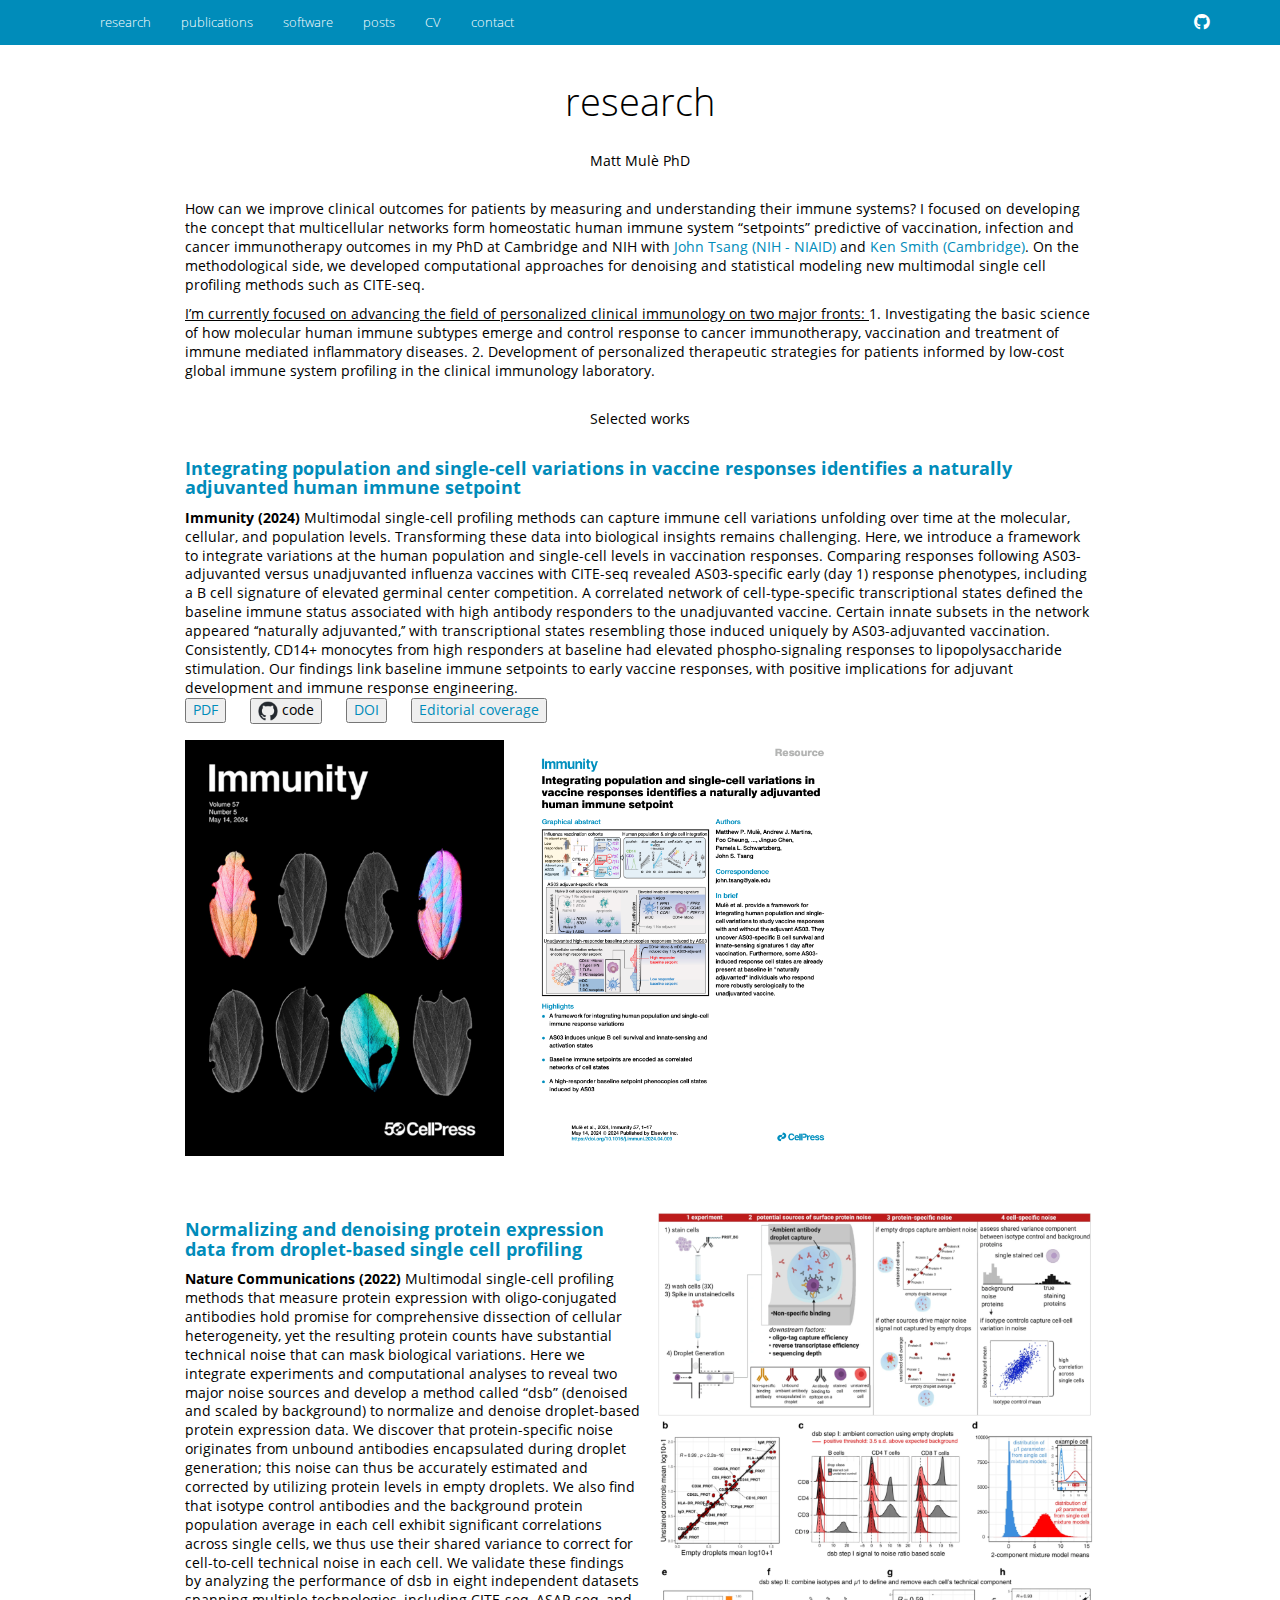
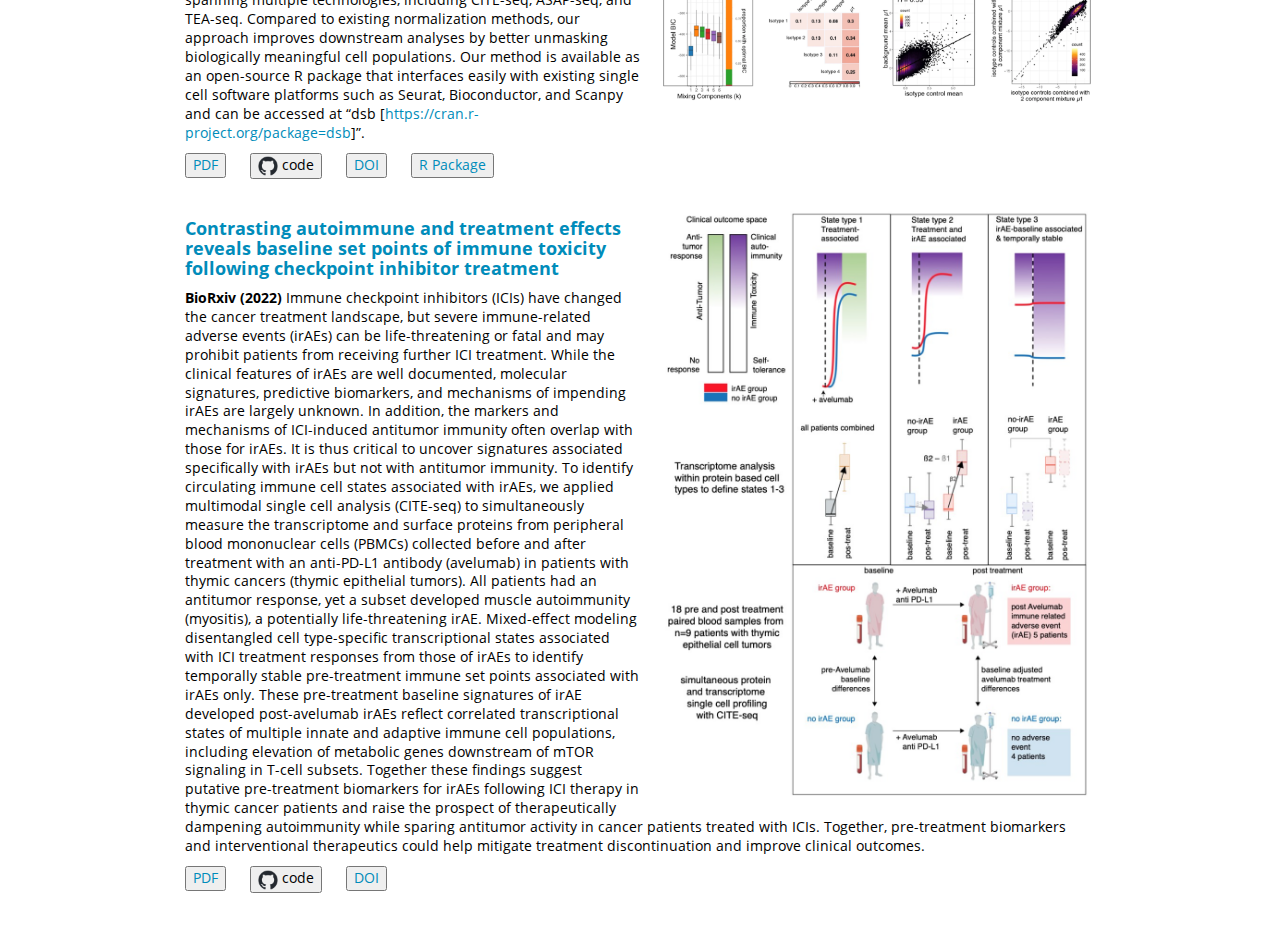
==== commit b142985f: "update site" ====
--- a/docs/index.html
+++ b/docs/index.html
@@ -11,7 +11,7 @@
 
 
 
-<title>About</title>
+<title>research</title>
 
 <script src="site_libs/header-attrs-2.21/header-attrs.js"></script>
 <script src="site_libs/jquery-3.6.0/jquery-3.6.0.min.js"></script>
@@ -234,7 +234,7 @@
     <div id="navbar" class="navbar-collapse collapse">
       <ul class="nav navbar-nav">
         <li>
-  <a href="./index.html">about</a>
+  <a href="./index.html">research</a>
 </li>
 <li>
   <a href="./research.html">publications</a>
@@ -268,41 +268,170 @@
 
 
 
-<h1 class="title toc-ignore">About</h1>
-
-</div>
-
-
+<h1 class="title toc-ignore">research</h1>
+
+</div>
+
+
+<br>
+<center>
+Matt Mulè PhD
+</center>
 <p><br></p>
-<div id="matt-mulè-phd-google-scholar-github" class="section level5">
-<h5><strong> Matt Mulè, PhD || <a
-href="https://scholar.google.com/citations?user=eDbDGyIAAAAJ&amp;hl=en">google
-scholar</a> || <a href="https://github.com/MattPM">github</a>
-</strong></h5>
-<p><br></p>
-<p>How can we identify key molecules and cells comprising the
-multicellular circuitry of human immune systems that impact meaningful
-clinical outcomes?<br />
-<br> In my PhD at University of Cambridge and NIH with <a
+<p>How can we improve clinical outcomes for patients by measuring and
+understanding their immune systems? I focused on developing the concept
+that multicellular networks form homeostatic human immune system
+“setpoints” predictive of vaccination, infection and cancer
+immunotherapy outcomes in my PhD at Cambridge and NIH with <a
 href="https://medicine.yale.edu/profile/john-tsang/?tab=bio">John Tsang
 (NIH - NIAID)</a> and <a
 href="https://www.wehi.edu.au/researcher/ken-smith/">Ken Smith
-(Cambridge)</a> we characterized molecular variations in human
-populations, cell subsets, and single cells predictive of clinical
-outcomes. <br></p>
-<p>I focused on developing the concept of homeostatic human immune
-system “setpoints” and how these were linked to different clinical
-outcomes. In addition we defined how these setpoints were related to in
-vivo perturbation phenotypes elicited by vaccination and cancer
-immunotherapy. <br></p>
-<p>To do this I developed research software and computational approaches
-for denoising and statistical modeling high throughput immune system
-data, with a focus on new multimodal single cell profiling methods such
-as CITE-seq. <br></p>
-<p>I’m currently focused on understanding molecular disease subtypes and
-how immune setpoints emerge and persist in different autoimmune and
-autoinflammatory diseases. My goals are to improve biomarker development
-and therapeutic strategies for patients with these diseases.</p>
+(Cambridge)</a>. On the methodological side, we developed computational
+approaches for denoising and statistical modeling new multimodal single
+cell profiling methods such as CITE-seq.</p>
+<p><u>I’m currently focused on advancing the field of personalized
+clinical immunology on two major fronts: </u> 1. Investigating the basic
+science of how molecular human immune subtypes emerge and control
+response to cancer immunotherapy, vaccination and treatment of immune
+mediated inflammatory diseases. 2. Development of personalized
+therapeutic strategies for patients informed by low-cost global immune
+system profiling in the clinical immunology laboratory.</p>
+<br>
+<center>
+Selected works
+</center>
+<p><br></p>
+<div
+id="integrating-population-and-single-cell-variations-in-vaccine-responses-identifies-a-naturally-adjuvanted-human-immune-setpoint"
+class="section level4">
+<h4><a href="/man/pdf/MPM_immunity_2024.pdf"><strong>Integrating
+population and single-cell variations in vaccine responses identifies a
+naturally adjuvanted human immune setpoint</strong></a></h4>
+<strong>Immunity (2024)</strong> Multimodal single-cell profiling
+methods can capture immune cell variations unfolding over time at the
+molecular, cellular, and population levels. Transforming these data into
+biological insights remains challenging. Here, we introduce a framework
+to integrate variations at the human population and single-cell levels
+in vaccination responses. Comparing responses following AS03-adjuvanted
+versus unadjuvanted influenza vaccines with CITE-seq revealed
+AS03-specific early (day 1) response phenotypes, including a B cell
+signature of elevated germinal center competition. A correlated network
+of cell-type-specific transcriptional states defined the baseline immune
+status associated with high antibody responders to the unadjuvanted
+vaccine. Certain innate subsets in the network appeared ‘‘naturally
+adjuvanted,’’ with transcriptional states resembling those induced
+uniquely by AS03-adjuvanted vaccination. Consistently, CD14+ monocytes
+from high responders at baseline had elevated phospho-signaling
+responses to lipopolysaccharide stimulation. Our findings link baseline
+immune setpoints to early vaccine responses, with positive implications
+for adjuvant development and immune response engineering.
+<div class="button-container">
+<p><a href="/man/pdf/MPM_immunity_2024.pdf"> <button>PDF</button> </a>
+<a href="https://niaid.github.io/fsc/"> <button><a
+href="https://niaid.github.io/fsc/"><img src="man/figures/github-mark.png" width="20"></a>
+code </button> </a>
+<a href="https:/doi.org/10.1016/j.immuni.2024.04.009">
+<button>DOI</button> </a>
+<a href="/man/pdf/immunity_2024_editorial.pdf"> <button>Editorial
+coverage</button> </a></p>
+</div>
+<div style="display: flex; justify-content: space-between;">
+<p><img src="man/figures/immunity_cover_2024.png" alt="Image 2" style="width: 35%;margin-right: 10px;">
+<img src="man/figures/immunity_2024.png" alt="Image 1" style="width: 35%; margin-left: 10px;"></p>
+</div>
+<p><br> <br>
+<img align="right"  height = "500" style="margin-left: 15px;" src="man/figures/dsb_fig1.png" /></p>
+</div>
+<div
+id="normalizing-and-denoising-protein-expression-data-from-droplet-based-single-cell-profiling"
+class="section level4">
+<h4><a
+href="https://www.nature.com/articles/s41467-022-29356-8"><strong>Normalizing
+and denoising protein expression data from droplet-based single cell
+profiling</strong></a></h4>
+<p><strong>Nature Communications (2022)</strong> Multimodal single-cell
+profiling methods that measure protein expression with oligo-conjugated
+antibodies hold promise for comprehensive dissection of cellular
+heterogeneity, yet the resulting protein counts have substantial
+technical noise that can mask biological variations. Here we integrate
+experiments and computational analyses to reveal two major noise sources
+and develop a method called “dsb” (denoised and scaled by background) to
+normalize and denoise droplet-based protein expression data. We discover
+that protein-specific noise originates from unbound antibodies
+encapsulated during droplet generation; this noise can thus be
+accurately estimated and corrected by utilizing protein levels in empty
+droplets. We also find that isotype control antibodies and the
+background protein population average in each cell exhibit significant
+correlations across single cells, we thus use their shared variance to
+correct for cell-to-cell technical noise in each cell. We validate these
+findings by analyzing the performance of dsb in eight independent
+datasets spanning multiple technologies, including CITE-seq, ASAP-seq,
+and TEA-seq. Compared to existing normalization methods, our approach
+improves downstream analyses by better unmasking biologically meaningful
+cell populations. Our method is available as an open-source R package
+that interfaces easily with existing single cell software platforms such
+as Seurat, Bioconductor, and Scanpy and can be accessed at “dsb [<a
+href="https://cran.r-project.org/package=dsb"
+class="uri">https://cran.r-project.org/package=dsb</a>]”.</p>
+<div class="button-container">
+<p><a href="/man/pdf/dsb_paper_2022.pdf"> <button>PDF</button> </a>
+<a href="https://github.com/niaid/dsb_manuscript"> <button><a
+href="https://github.com/niaid/dsb_manuscript"><img src="man/figures/github-mark.png" width="20"></a>
+code </button> </a>
+<a href="https://www.nature.com/articles/s41467-022-29356-8">
+<button>DOI</button> </a>
+<a href="https://CRAN.R-project.org/package=dsb"> <button>R
+Package</button> </a></p>
+</div>
+<p><br>
+<img align="right" height = "600" style="margin-left: 15px;" src="man/figures/irae_diagram.png" /></p>
+</div>
+<div
+id="contrasting-autoimmune-and-treatment-effects-reveals-baseline-set-points-of-immune-toxicity-following-checkpoint-inhibitor-treatment"
+class="section level4">
+<h4><a
+href="https://www.biorxiv.org/content/10.1101/2022.06.05.494592v1"><strong>Contrasting
+autoimmune and treatment effects reveals baseline set points of immune
+toxicity following checkpoint inhibitor treatment</strong></a></h4>
+<p><strong>BioRxiv (2022)</strong> Immune checkpoint inhibitors (ICIs)
+have changed the cancer treatment landscape, but severe immune-related
+adverse events (irAEs) can be life-threatening or fatal and may prohibit
+patients from receiving further ICI treatment. While the clinical
+features of irAEs are well documented, molecular signatures, predictive
+biomarkers, and mechanisms of impending irAEs are largely unknown. In
+addition, the markers and mechanisms of ICI-induced antitumor immunity
+often overlap with those for irAEs. It is thus critical to uncover
+signatures associated specifically with irAEs but not with antitumor
+immunity. To identify circulating immune cell states associated with
+irAEs, we applied multimodal single cell analysis (CITE-seq) to
+simultaneously measure the transcriptome and surface proteins from
+peripheral blood mononuclear cells (PBMCs) collected before and after
+treatment with an anti-PD-L1 antibody (avelumab) in patients with thymic
+cancers (thymic epithelial tumors). All patients had an antitumor
+response, yet a subset developed muscle autoimmunity (myositis), a
+potentially life-threatening irAE. Mixed-effect modeling disentangled
+cell type-specific transcriptional states associated with ICI treatment
+responses from those of irAEs to identify temporally stable
+pre-treatment immune set points associated with irAEs only. These
+pre-treatment baseline signatures of irAE developed post-avelumab irAEs
+reflect correlated transcriptional states of multiple innate and
+adaptive immune cell populations, including elevation of metabolic genes
+downstream of mTOR signaling in T-cell subsets. Together these findings
+suggest putative pre-treatment biomarkers for irAEs following ICI
+therapy in thymic cancer patients and raise the prospect of
+therapeutically dampening autoimmunity while sparing antitumor activity
+in cancer patients treated with ICIs. Together, pre-treatment biomarkers
+and interventional therapeutics could help mitigate treatment
+discontinuation and improve clinical outcomes.</p>
+<div class="button-container">
+<p><a href="https://www.biorxiv.org/content/10.1101/2022.06.05.494592v1">
+<button>PDF</button> </a>
+<a href="https://github.com/niaid/irae_manuscript"> <button><a
+href="https://github.com/niaid/irae_manuscript"><img src="man/figures/github-mark.png" width="20"></a>
+code </button> </a>
+<a href="https://www.biorxiv.org/content/10.1101/2022.06.05.494592v1">
+<button>DOI</button> </a></p>
+</div>
 </div>
 
 
--- a/docs/style.css
+++ b/docs/style.css
@@ -9,15 +9,13 @@
     color: #000000;
 }
 
-.navbar {
-    background-color: #0052D8; /* dm */
-} 
-.nav-link:hover { 
-  color: #D4FFED !important; 
+
+/* link hover effect */
+a:hover {
+    color: orange;
 }
 
-
- h1 {
+h1 {
   text-align: center;
 }
 
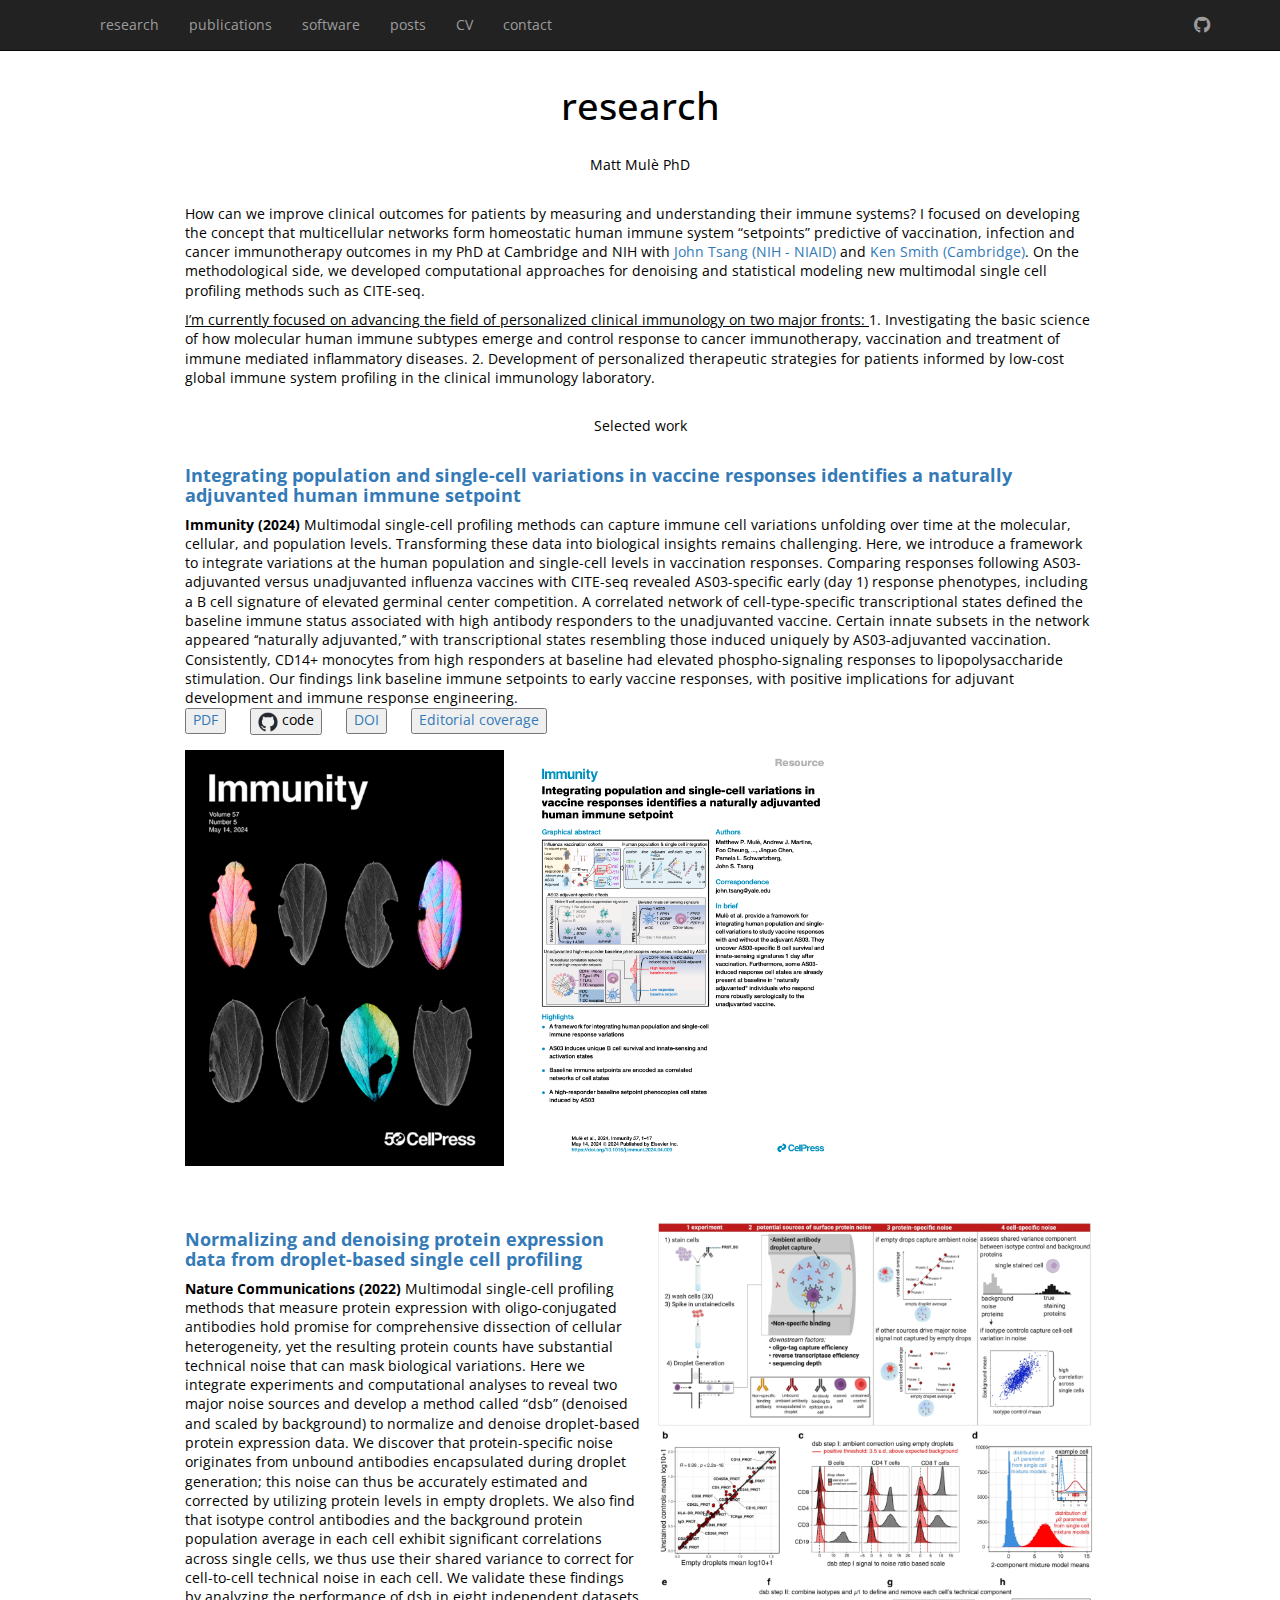
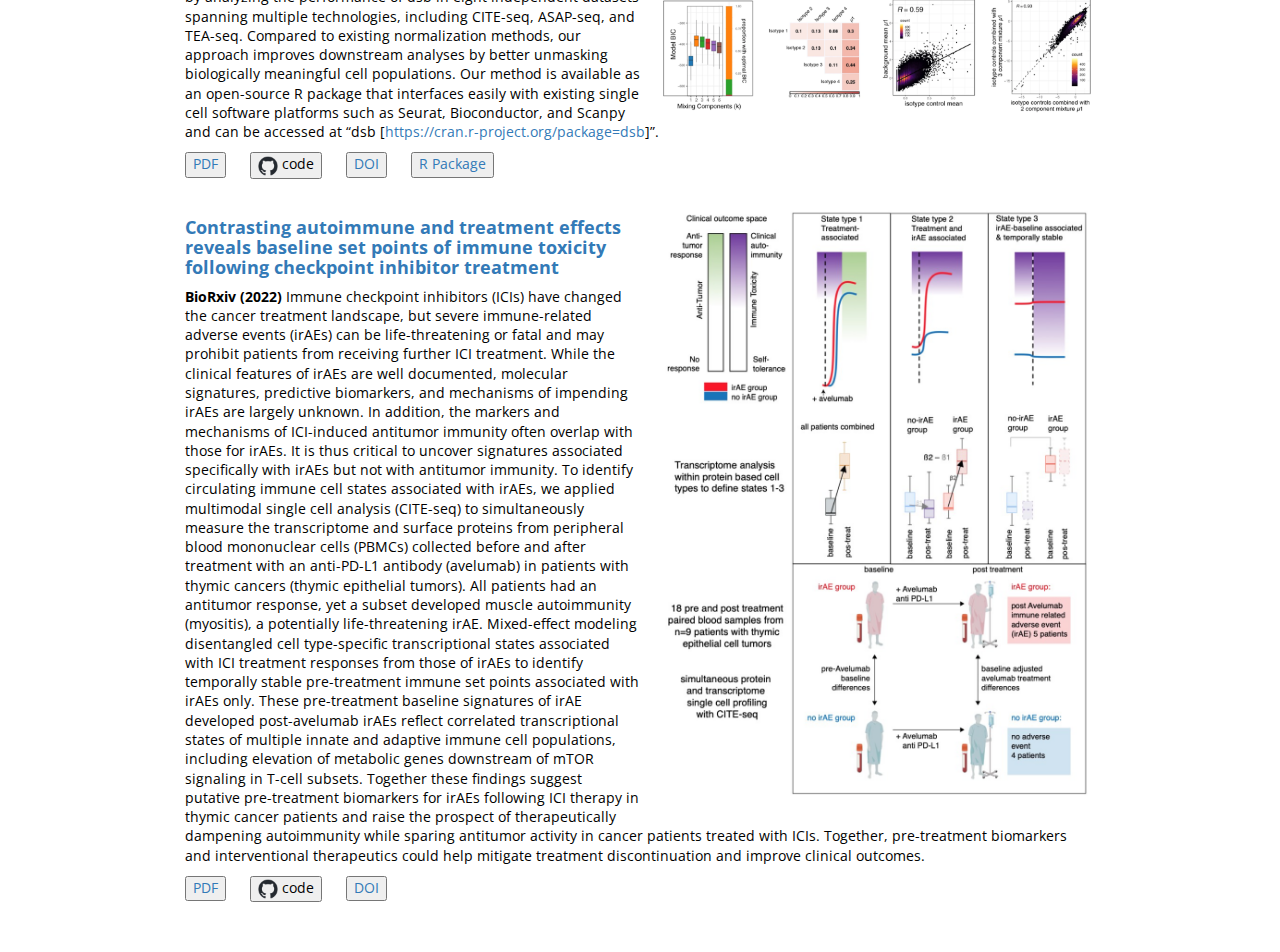
==== commit e8495090: "update site" ====
--- a/docs/index.html
+++ b/docs/index.html
@@ -16,7 +16,7 @@
 <script src="site_libs/header-attrs-2.21/header-attrs.js"></script>
 <script src="site_libs/jquery-3.6.0/jquery-3.6.0.min.js"></script>
 <meta name="viewport" content="width=device-width, initial-scale=1" />
-<link href="site_libs/bootstrap-3.3.5/css/yeti.min.css" rel="stylesheet" />
+<link href="site_libs/bootstrap-3.3.5/css/bootstrap.min.css" rel="stylesheet" />
 <script src="site_libs/bootstrap-3.3.5/js/bootstrap.min.js"></script>
 <script src="site_libs/bootstrap-3.3.5/shim/html5shiv.min.js"></script>
 <script src="site_libs/bootstrap-3.3.5/shim/respond.min.js"></script>
@@ -298,7 +298,7 @@
 system profiling in the clinical immunology laboratory.</p>
 <br>
 <center>
-Selected works
+Selected work
 </center>
 <p><br></p>
 <div
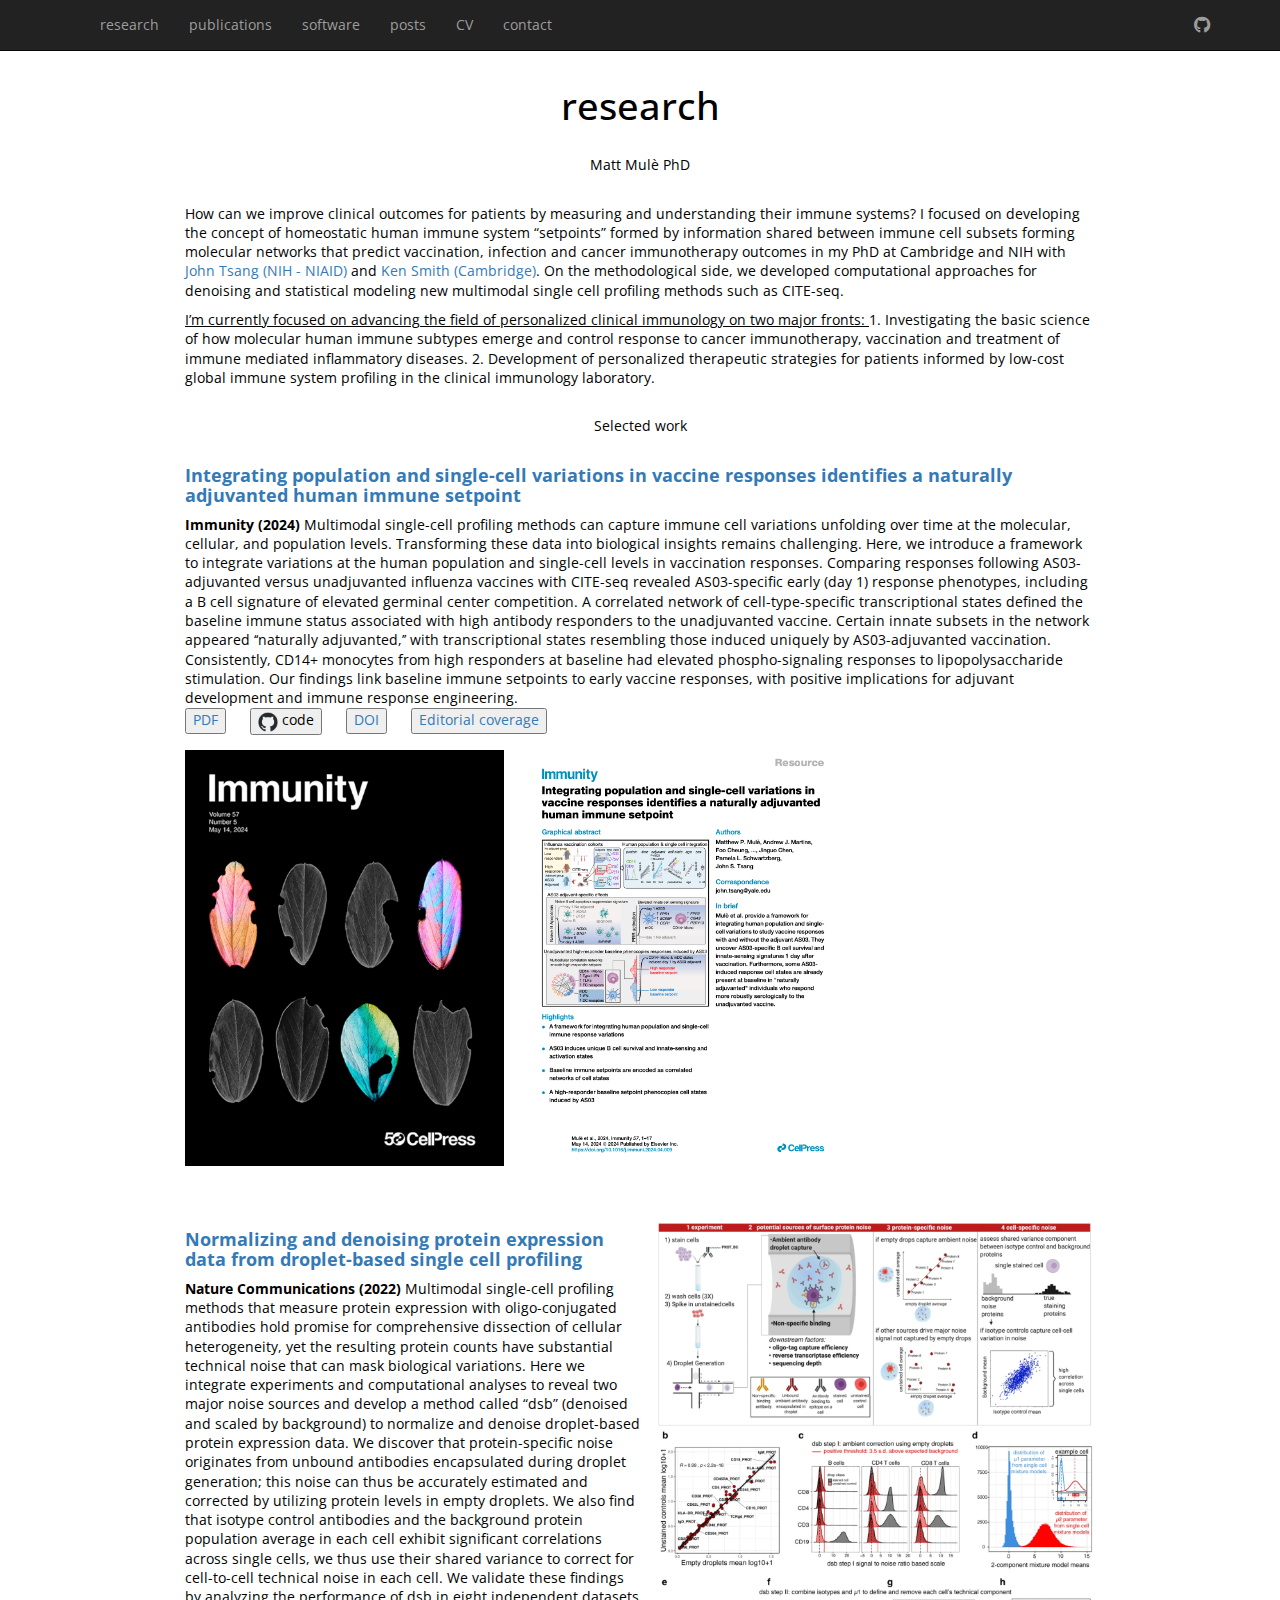
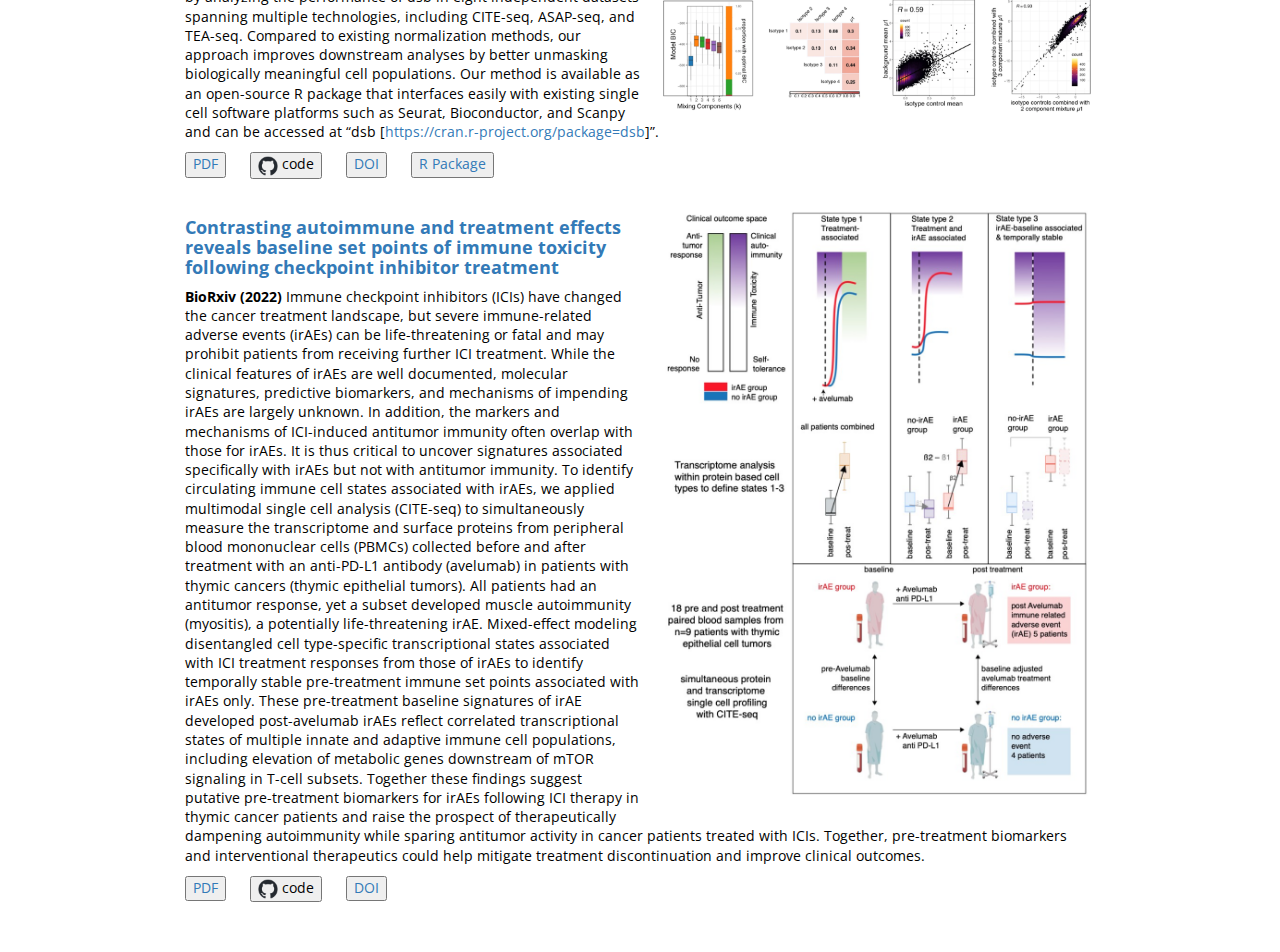
==== commit b3994295: "- update site." ====
--- a/docs/index.html
+++ b/docs/index.html
@@ -280,9 +280,10 @@
 <p><br></p>
 <p>How can we improve clinical outcomes for patients by measuring and
 understanding their immune systems? I focused on developing the concept
-that multicellular networks form homeostatic human immune system
-“setpoints” predictive of vaccination, infection and cancer
-immunotherapy outcomes in my PhD at Cambridge and NIH with <a
+of homeostatic human immune system “setpoints” formed by information
+shared between immune cell subsets forming molecular networks that
+predict vaccination, infection and cancer immunotherapy outcomes in my
+PhD at Cambridge and NIH with <a
 href="https://medicine.yale.edu/profile/john-tsang/?tab=bio">John Tsang
 (NIH - NIAID)</a> and <a
 href="https://www.wehi.edu.au/researcher/ken-smith/">Ken Smith
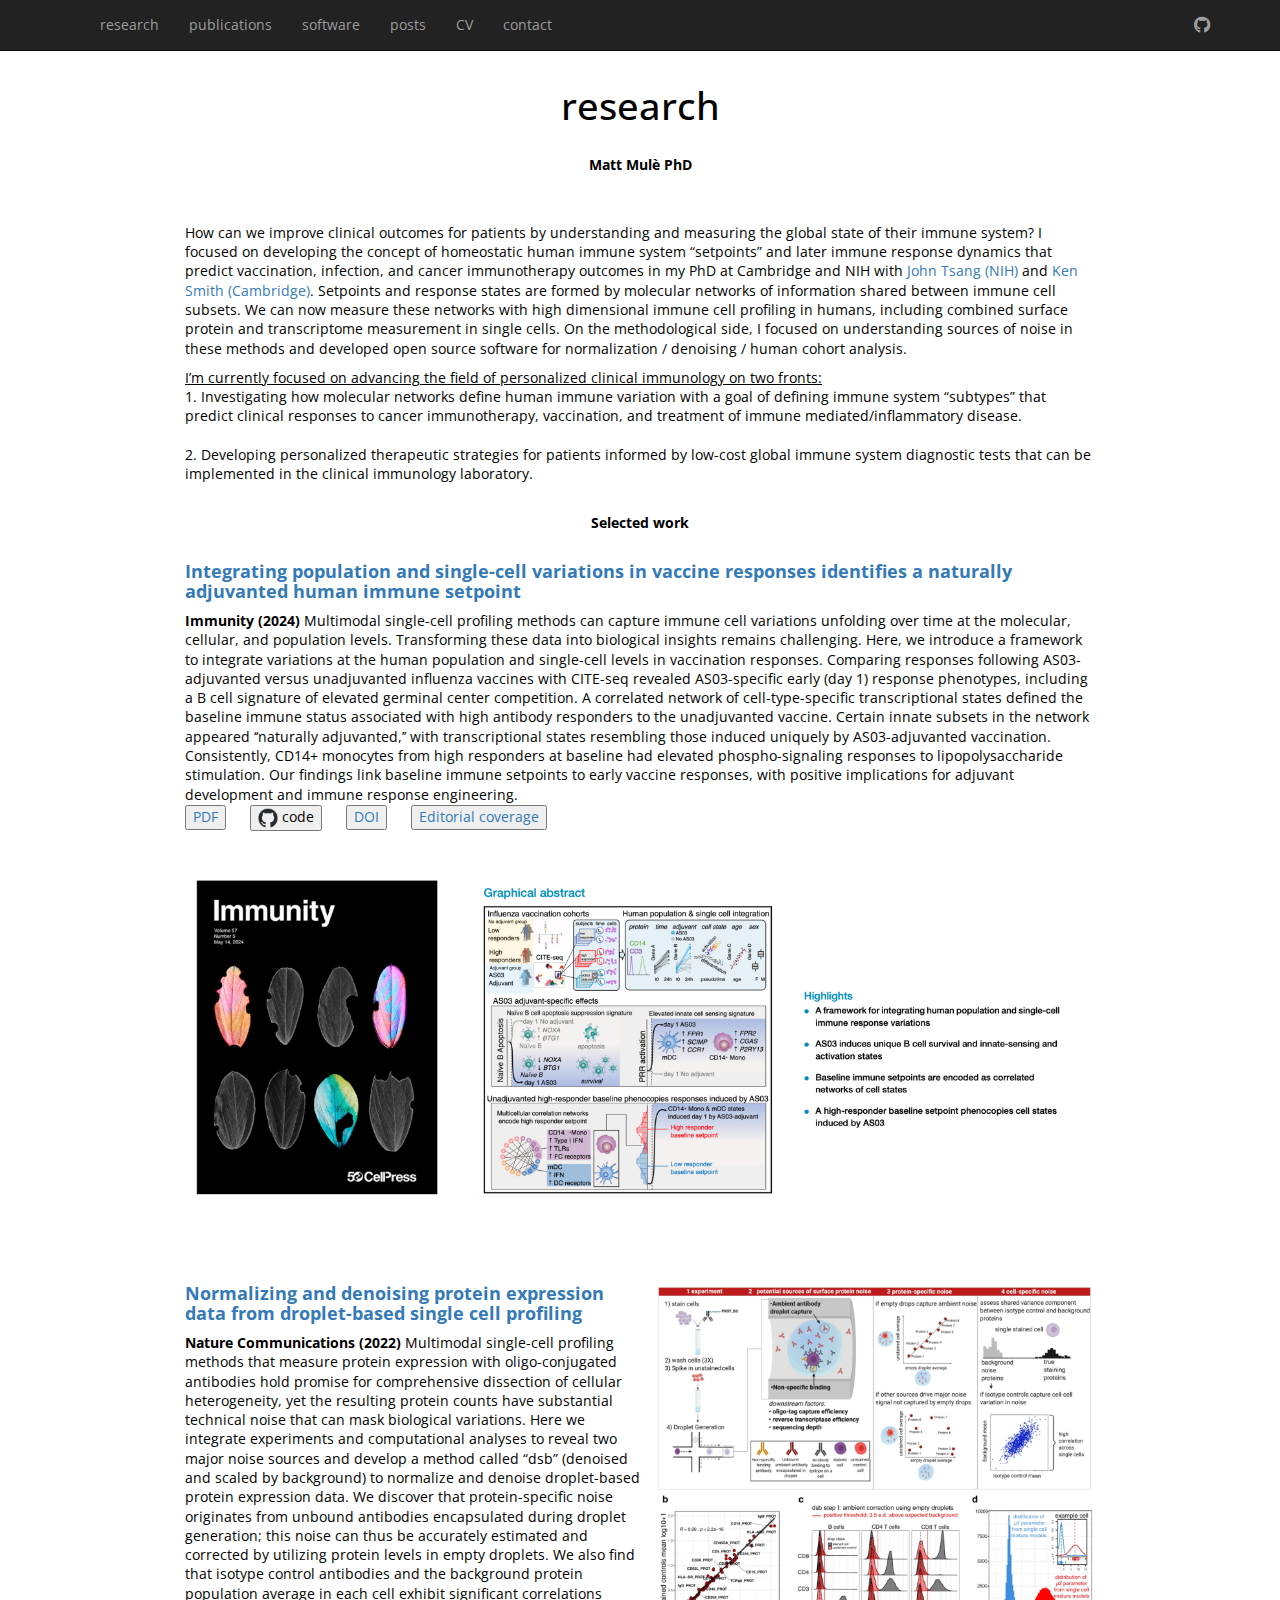
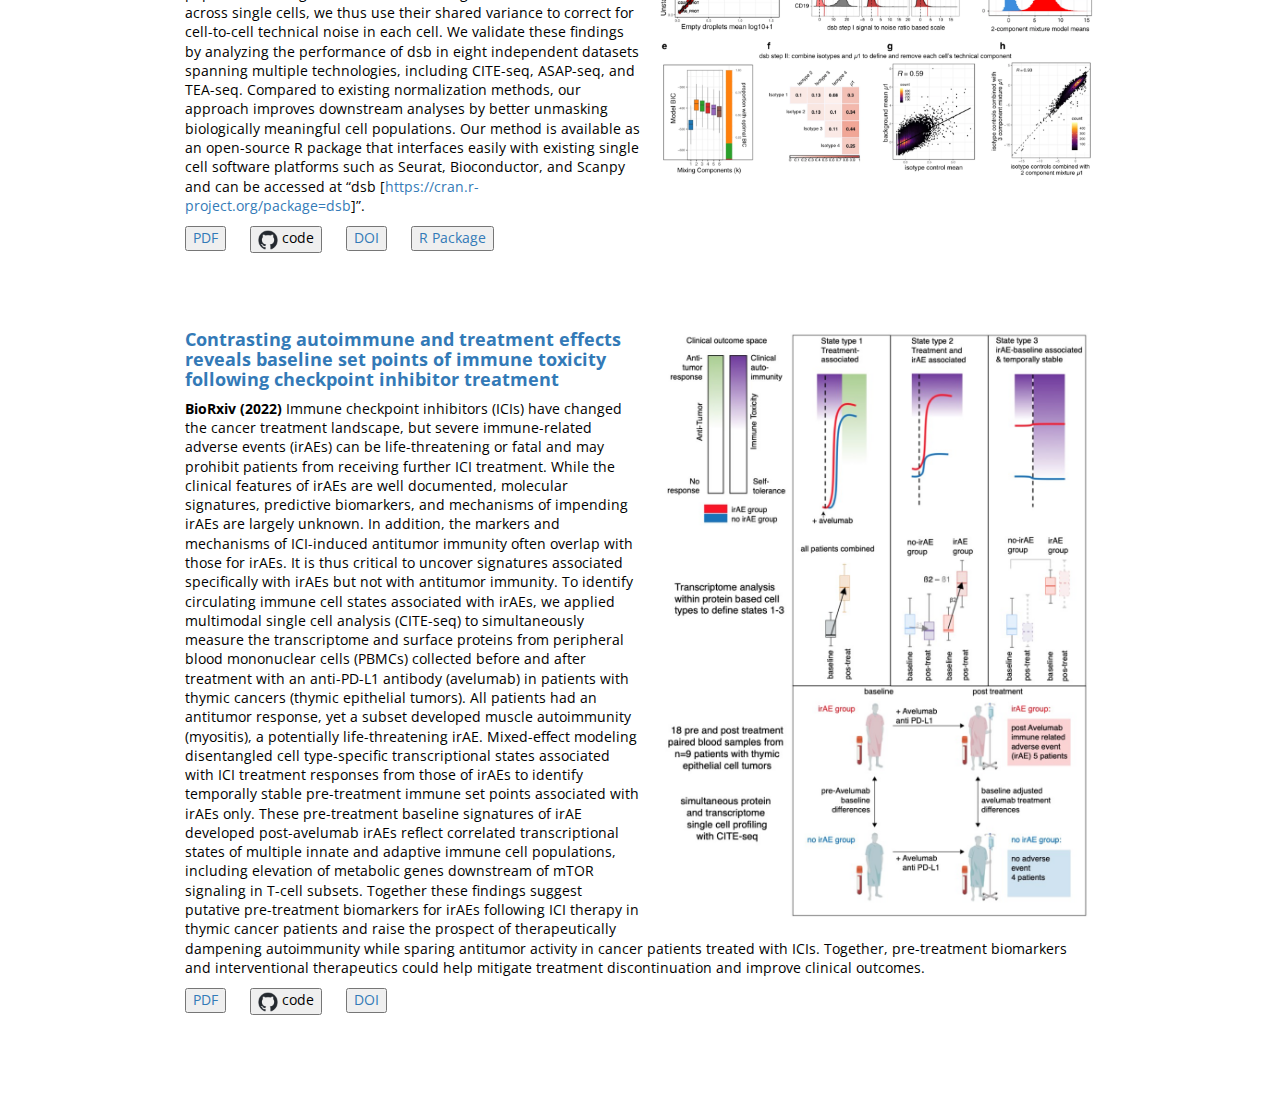
==== commit 63315b06: "update site" ====
--- a/docs/index.html
+++ b/docs/index.html
@@ -275,31 +275,36 @@
 
 <br>
 <center>
-Matt Mulè PhD
+<strong>Matt Mulè PhD</strong>
 </center>
-<p><br></p>
-<p>How can we improve clinical outcomes for patients by measuring and
-understanding their immune systems? I focused on developing the concept
-of homeostatic human immune system “setpoints” formed by information
-shared between immune cell subsets forming molecular networks that
-predict vaccination, infection and cancer immunotherapy outcomes in my
-PhD at Cambridge and NIH with <a
+<p><br> <br></p>
+<p>How can we improve clinical outcomes for patients by understanding
+and measuring the global state of their immune system? I focused on
+developing the concept of homeostatic human immune system “setpoints”
+and later immune response dynamics that predict vaccination, infection,
+and cancer immunotherapy outcomes in my PhD at Cambridge and NIH with <a
 href="https://medicine.yale.edu/profile/john-tsang/?tab=bio">John Tsang
-(NIH - NIAID)</a> and <a
+(NIH)</a> and <a
 href="https://www.wehi.edu.au/researcher/ken-smith/">Ken Smith
-(Cambridge)</a>. On the methodological side, we developed computational
-approaches for denoising and statistical modeling new multimodal single
-cell profiling methods such as CITE-seq.</p>
+(Cambridge)</a>. Setpoints and response states are formed by molecular
+networks of information shared between immune cell subsets. We can now
+measure these networks with high dimensional immune cell profiling in
+humans, including combined surface protein and transcriptome measurement
+in single cells. On the methodological side, I focused on understanding
+sources of noise in these methods and developed open source software for
+normalization / denoising / human cohort analysis.</p>
 <p><u>I’m currently focused on advancing the field of personalized
-clinical immunology on two major fronts: </u> 1. Investigating the basic
-science of how molecular human immune subtypes emerge and control
-response to cancer immunotherapy, vaccination and treatment of immune
-mediated inflammatory diseases. 2. Development of personalized
+clinical immunology on two fronts: </u> <br> 1. Investigating how
+molecular networks define human immune variation with a goal of defining
+immune system “subtypes” that predict clinical responses to cancer
+immunotherapy, vaccination, and treatment of immune
+mediated/inflammatory disease. <br> <br> 2. Developing personalized
 therapeutic strategies for patients informed by low-cost global immune
-system profiling in the clinical immunology laboratory.</p>
+system diagnostic tests that can be implemented in the clinical
+immunology laboratory.</p>
 <br>
 <center>
-Selected work
+<strong>Selected work</strong>
 </center>
 <p><br></p>
 <div
@@ -336,12 +341,12 @@
 <a href="/man/pdf/immunity_2024_editorial.pdf"> <button>Editorial
 coverage</button> </a></p>
 </div>
-<div style="display: flex; justify-content: space-between;">
-<p><img src="man/figures/immunity_cover_2024.png" alt="Image 2" style="width: 35%;margin-right: 10px;">
-<img src="man/figures/immunity_2024.png" alt="Image 1" style="width: 35%; margin-left: 10px;"></p>
-</div>
-<p><br> <br>
-<img align="right"  height = "500" style="margin-left: 15px;" src="man/figures/dsb_fig1.png" /></p>
+<p><br></p>
+<p align="center">
+<img width = "1000" src="man/figures/immunity_20243.png" />
+</p>
+<p><br> <br> <br></p>
+<p><img align="right"  height = "500" style="margin-left: 15px;" src="man/figures/dsb_fig1.png" /></p>
 </div>
 <div
 id="normalizing-and-denoising-protein-expression-data-from-droplet-based-single-cell-profiling"
@@ -384,8 +389,8 @@
 <a href="https://CRAN.R-project.org/package=dsb"> <button>R
 Package</button> </a></p>
 </div>
-<p><br>
-<img align="right" height = "600" style="margin-left: 15px;" src="man/figures/irae_diagram.png" /></p>
+<p><br> <br> <br></p>
+<p><img align="right" height = "600" style="margin-left: 15px;" src="man/figures/irae_diagram.png" /></p>
 </div>
 <div
 id="contrasting-autoimmune-and-treatment-effects-reveals-baseline-set-points-of-immune-toxicity-following-checkpoint-inhibitor-treatment"
@@ -433,6 +438,7 @@
 <a href="https://www.biorxiv.org/content/10.1101/2022.06.05.494592v1">
 <button>DOI</button> </a></p>
 </div>
+<p><br></p>
 </div>
 
 
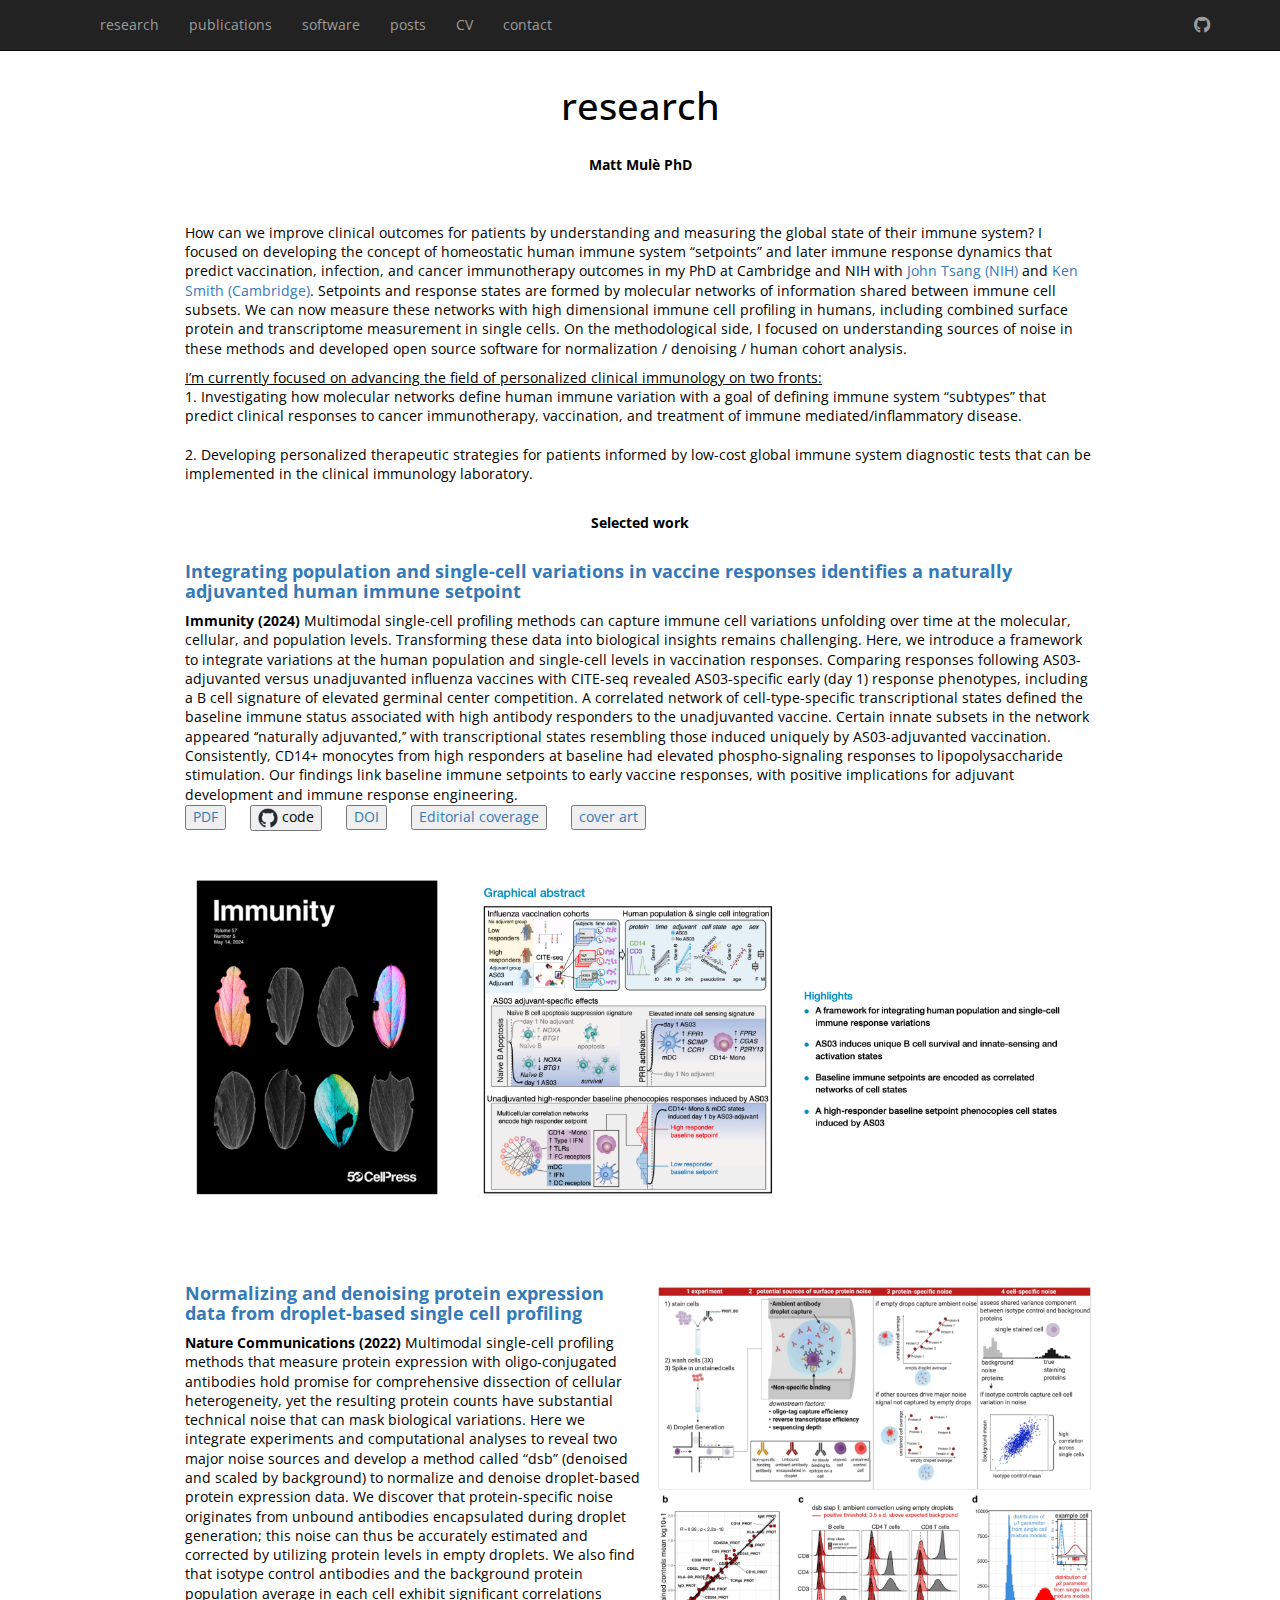
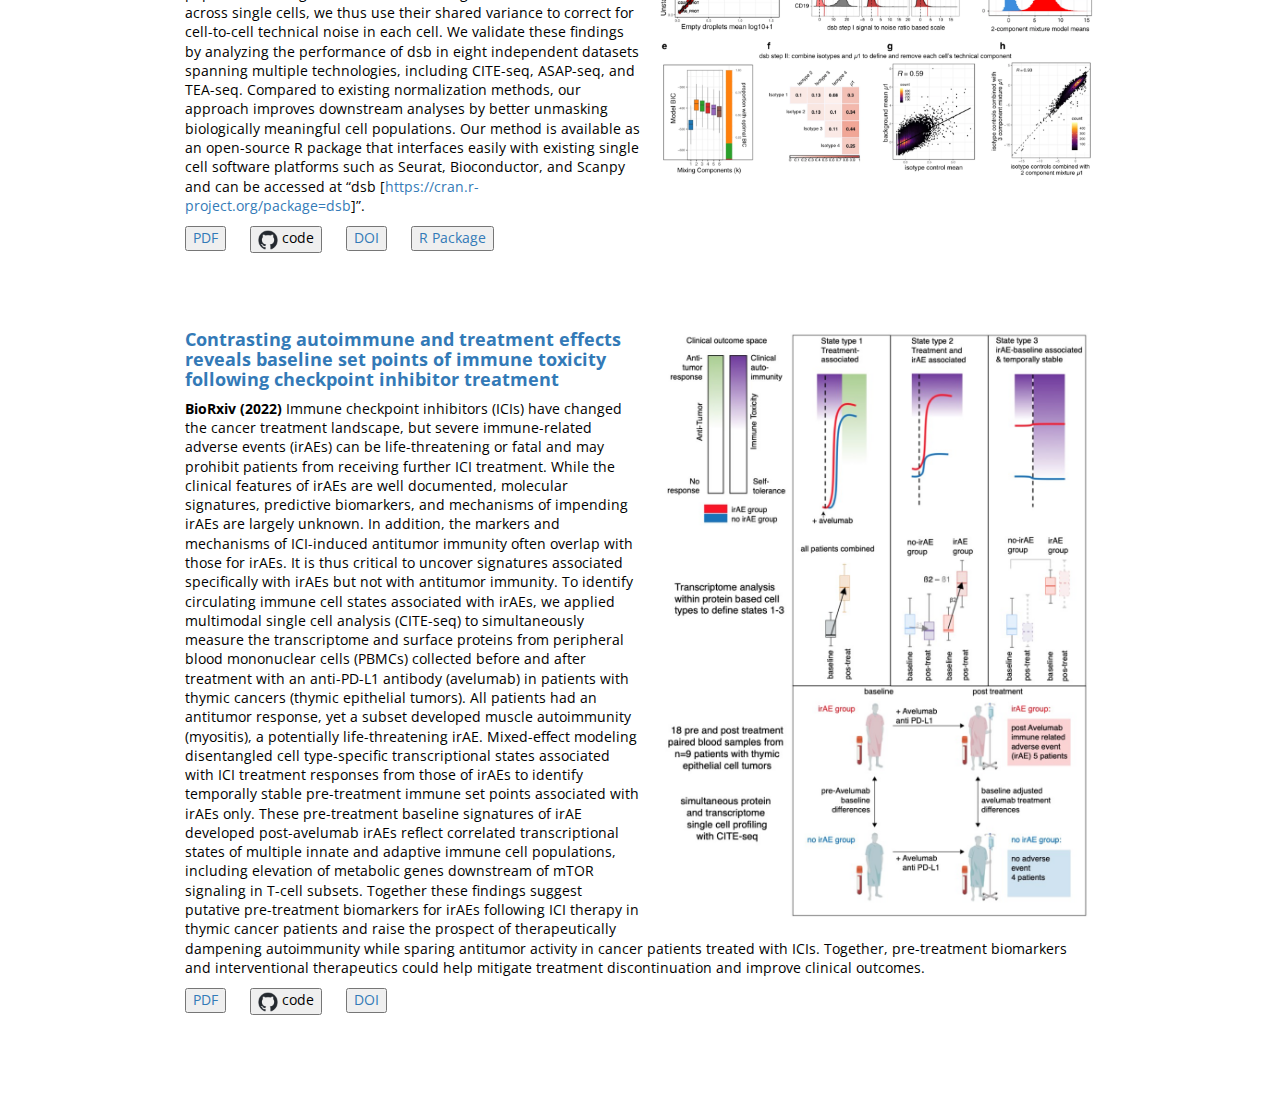
==== commit 3d56c539: "update site." ====
--- a/docs/index.html
+++ b/docs/index.html
@@ -332,18 +332,21 @@
 immune setpoints to early vaccine responses, with positive implications
 for adjuvant development and immune response engineering.
 <div class="button-container">
-<p><a href="/man/pdf/MPM_immunity_2024.pdf"> <button>PDF</button> </a>
-<a href="https://niaid.github.io/fsc/"> <button><a
+<p><a href="/man/pdf/natural_adjuvant_immunity_2024.pdf">
+<button>PDF</button> </a> <a href="https://niaid.github.io/fsc/">
+<button><a
 href="https://niaid.github.io/fsc/"><img src="man/figures/github-mark.png" width="20"></a>
 code </button> </a>
 <a href="https:/doi.org/10.1016/j.immuni.2024.04.009">
 <button>DOI</button> </a>
 <a href="/man/pdf/immunity_2024_editorial.pdf"> <button>Editorial
-coverage</button> </a></p>
+coverage</button> </a>
+<a href="https://twitter.com/MPMule/status/1790479570979672126">
+<button>cover art</button> </a></p>
 </div>
 <p><br></p>
 <p align="center">
-<img width = "1000" src="man/figures/immunity_20243.png" />
+<img width = "1000" src="man/figures/immunity_20243.png"/>
 </p>
 <p><br> <br> <br></p>
 <p><img align="right"  height = "500" style="margin-left: 15px;" src="man/figures/dsb_fig1.png" /></p>
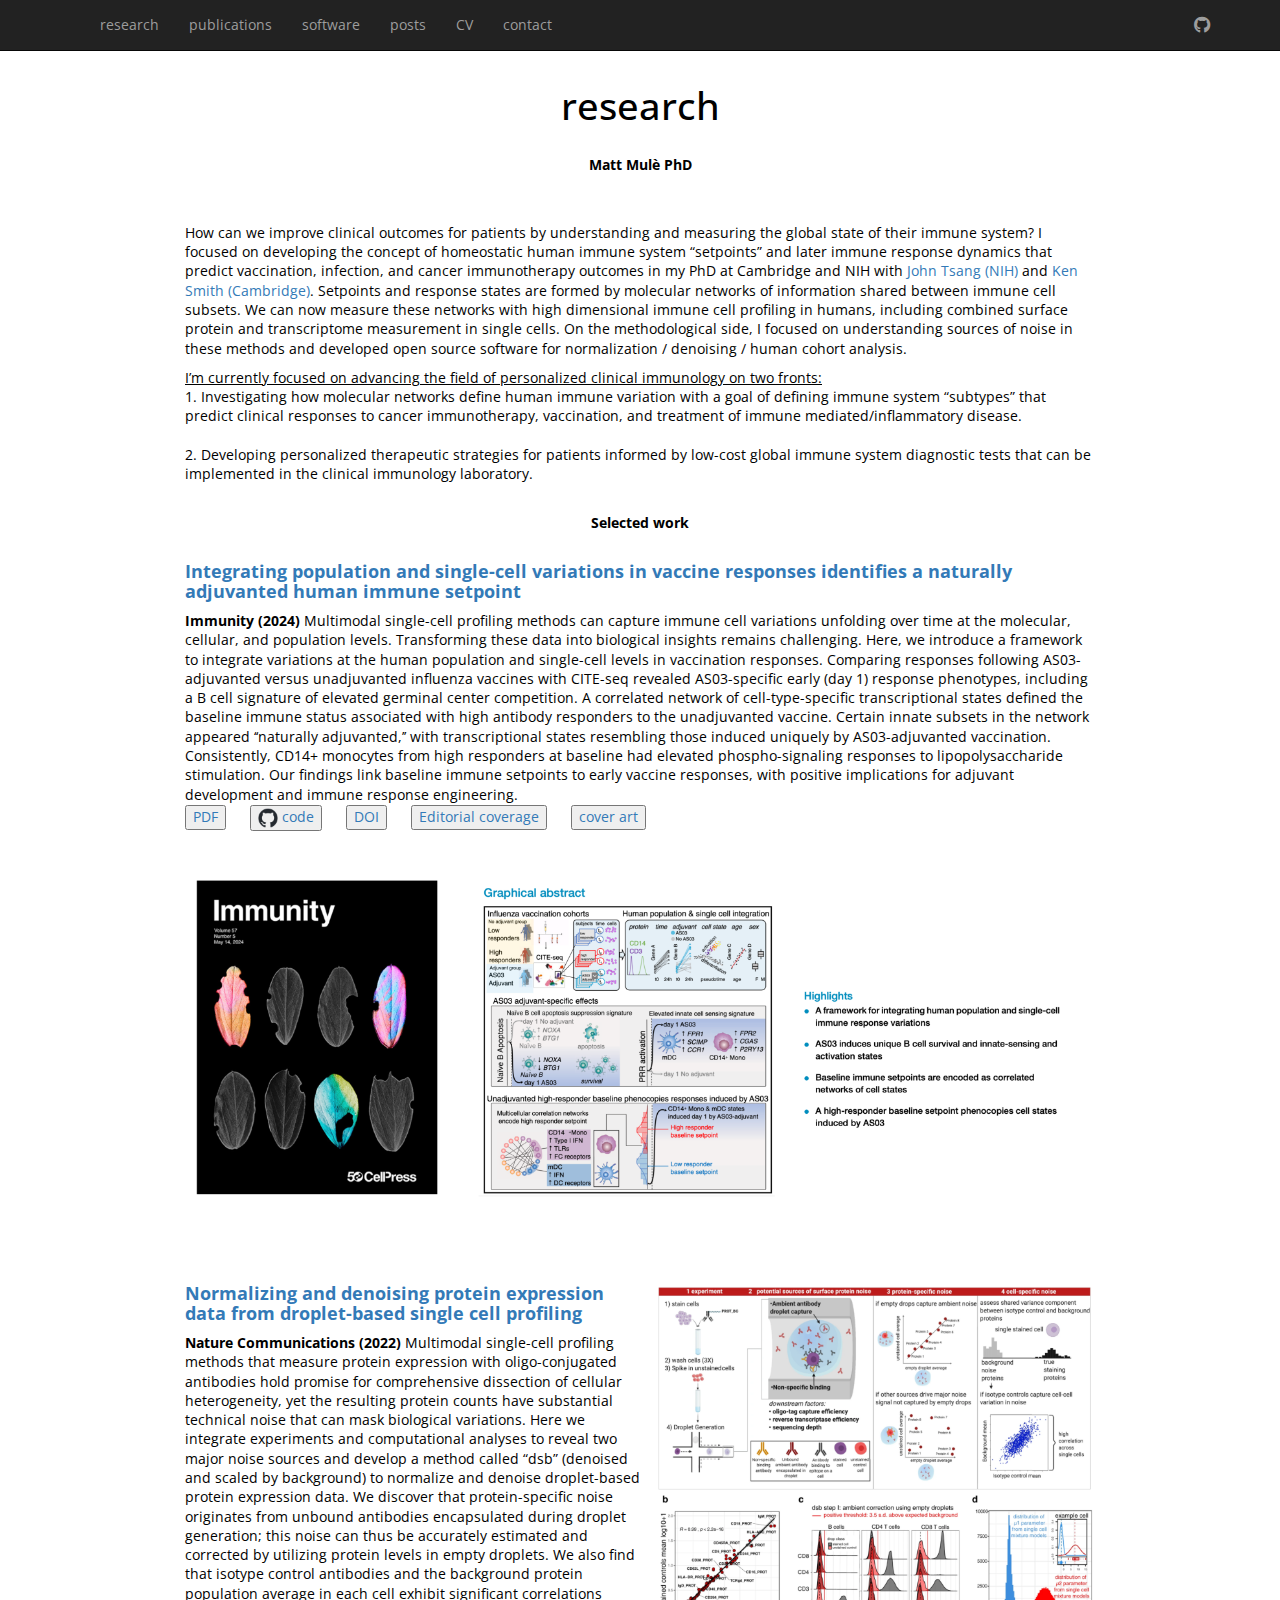
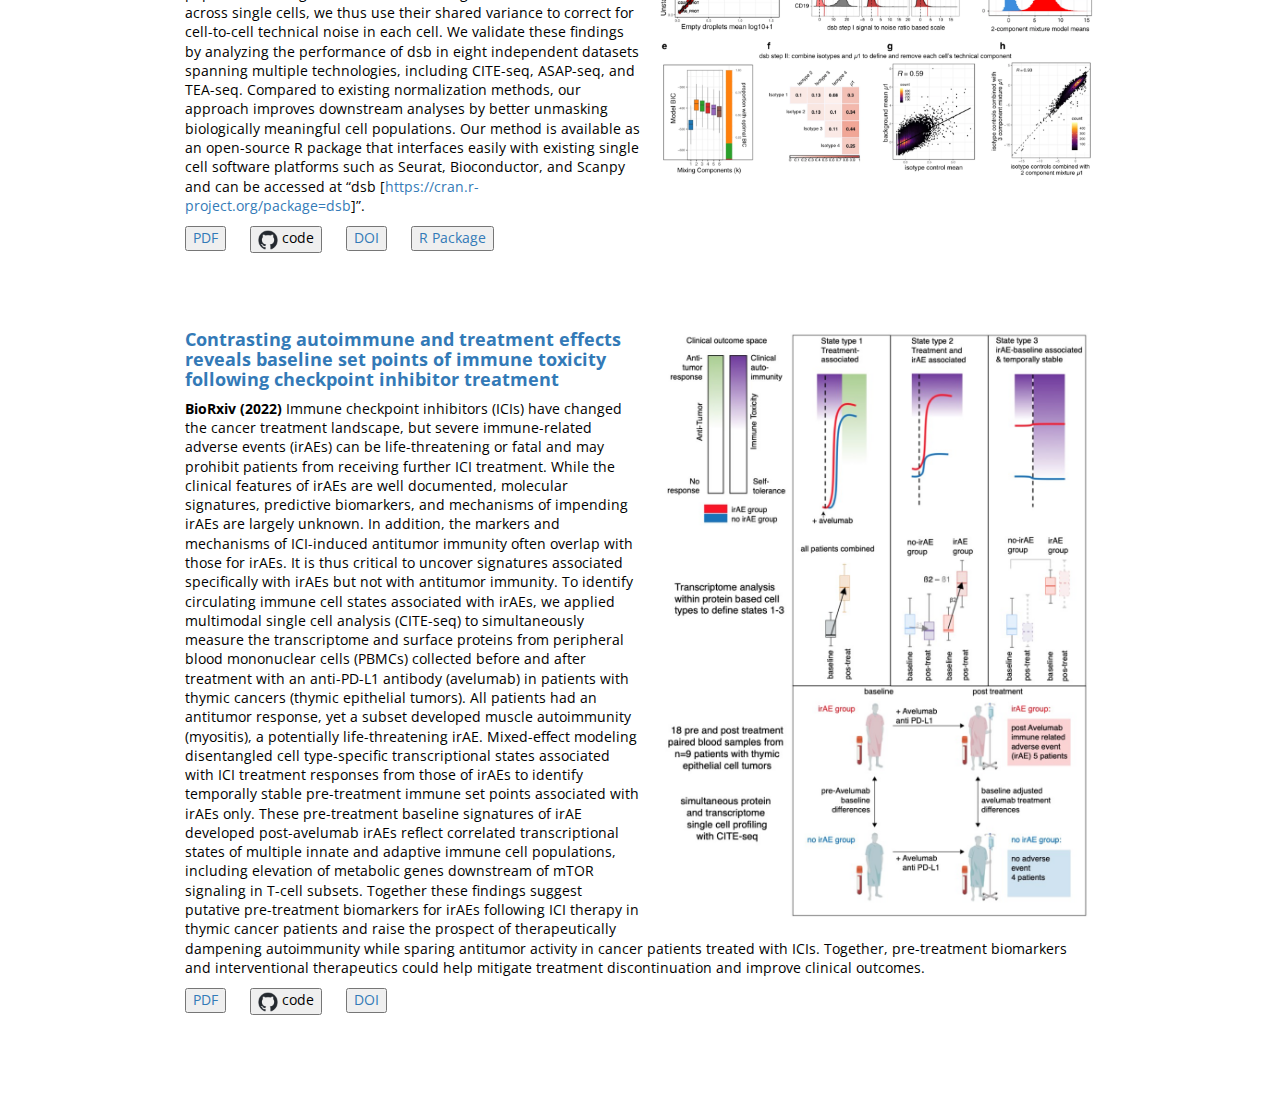
==== commit 6e164663: "-update site." ====
--- a/docs/index.html
+++ b/docs/index.html
@@ -246,7 +246,7 @@
   <a href="./posts.html">posts</a>
 </li>
 <li>
-  <a href="./MPM_CV.pdf">CV</a>
+  <a href="./MatthewMule_CV_2024.pdf">CV</a>
 </li>
 <li>
   <a href="./contact.me.html">contact</a>
@@ -334,9 +334,8 @@
 <div class="button-container">
 <p><a href="/man/pdf/natural_adjuvant_immunity_2024.pdf">
 <button>PDF</button> </a> <a href="https://niaid.github.io/fsc/">
-<button><a
-href="https://niaid.github.io/fsc/"><img src="man/figures/github-mark.png" width="20"></a>
-code </button> </a>
+<button><img src="man/figures/github-mark.png" width="20" alt="GitHub">
+code</button> </a>
 <a href="https:/doi.org/10.1016/j.immuni.2024.04.009">
 <button>DOI</button> </a>
 <a href="/man/pdf/immunity_2024_editorial.pdf"> <button>Editorial
